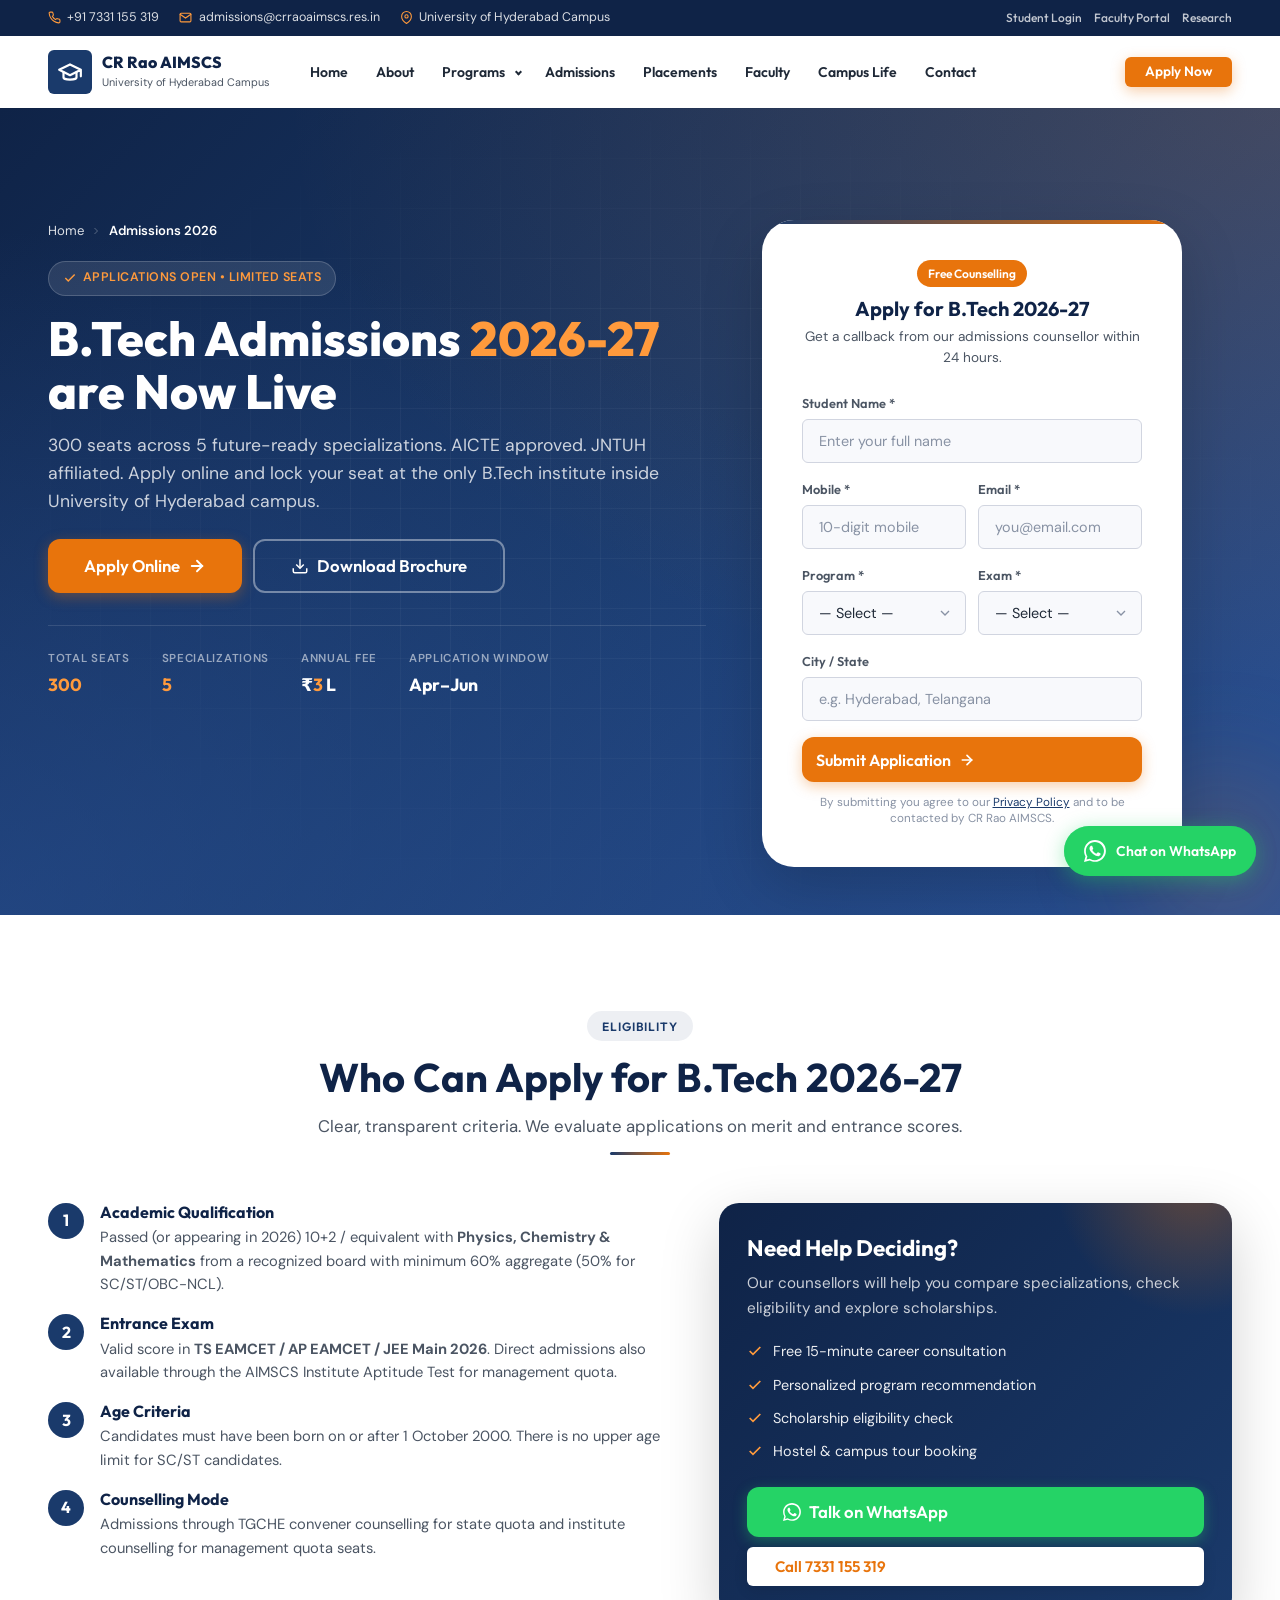
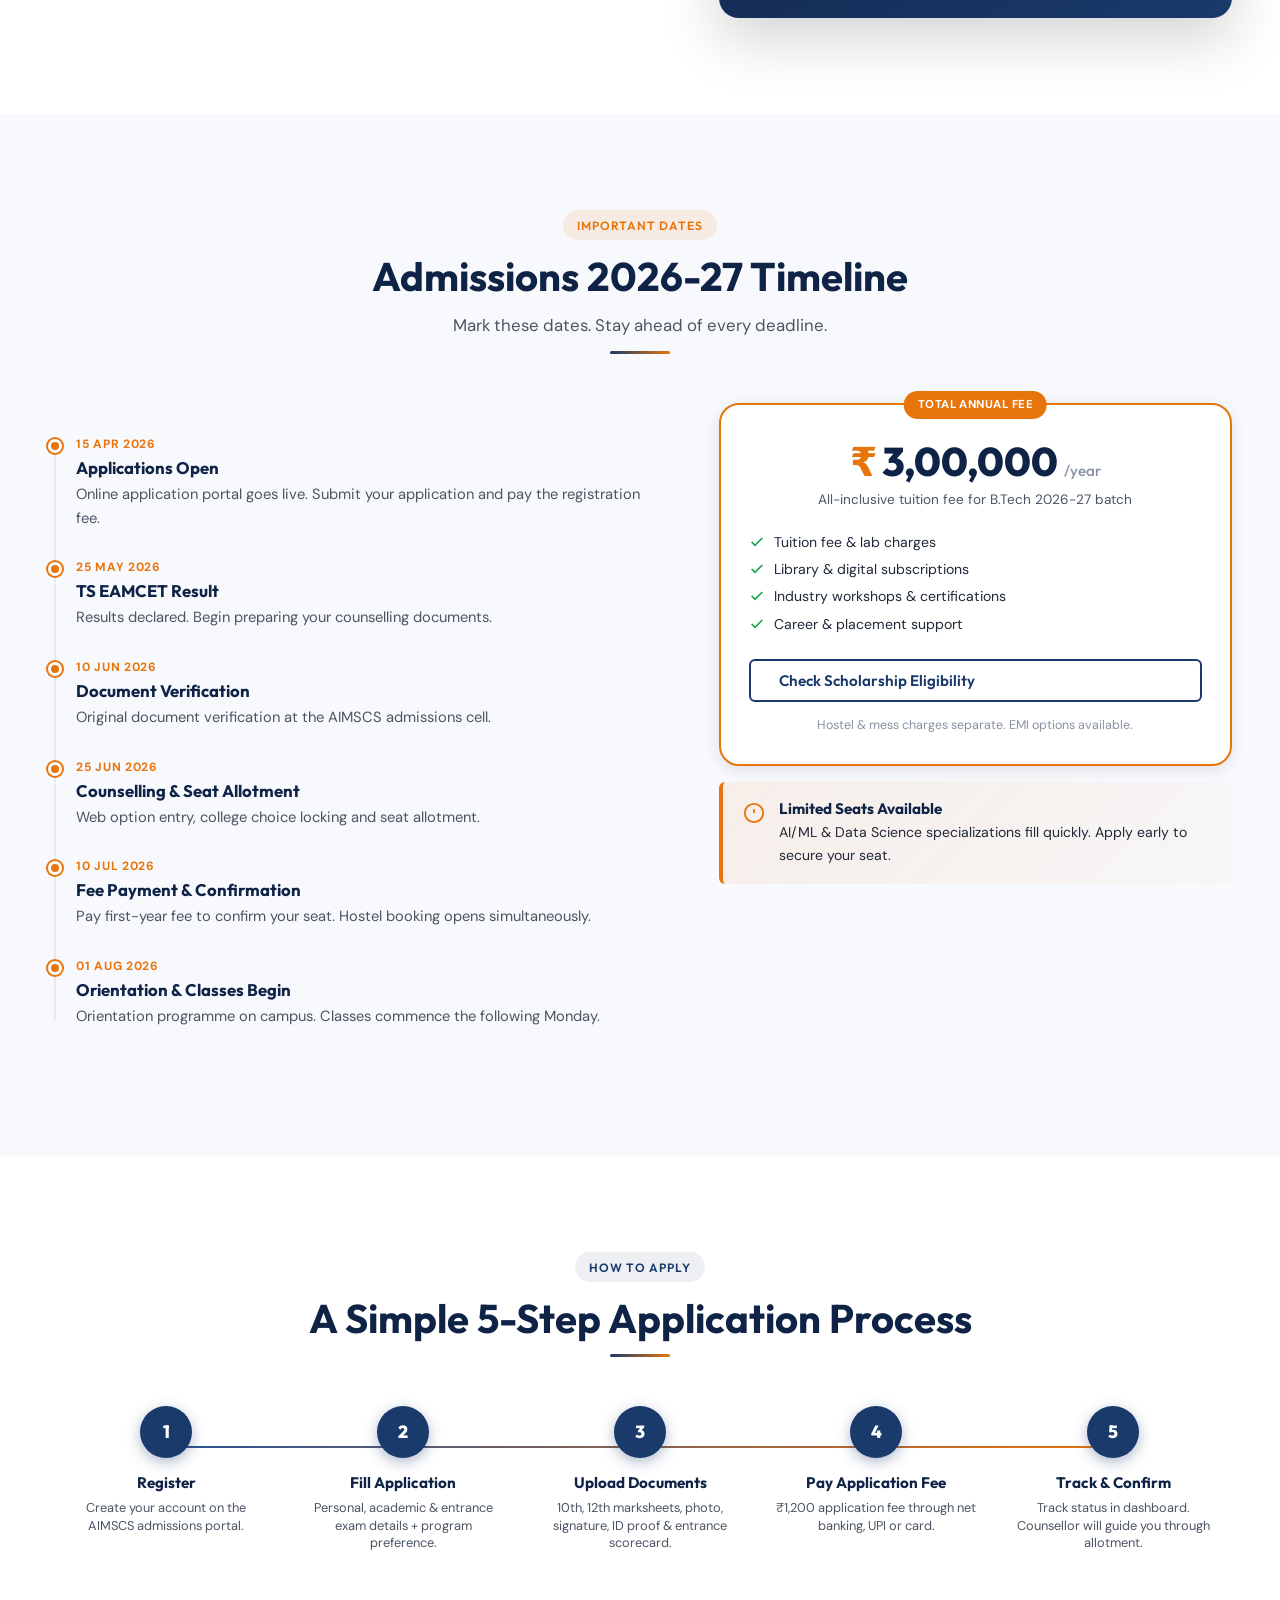
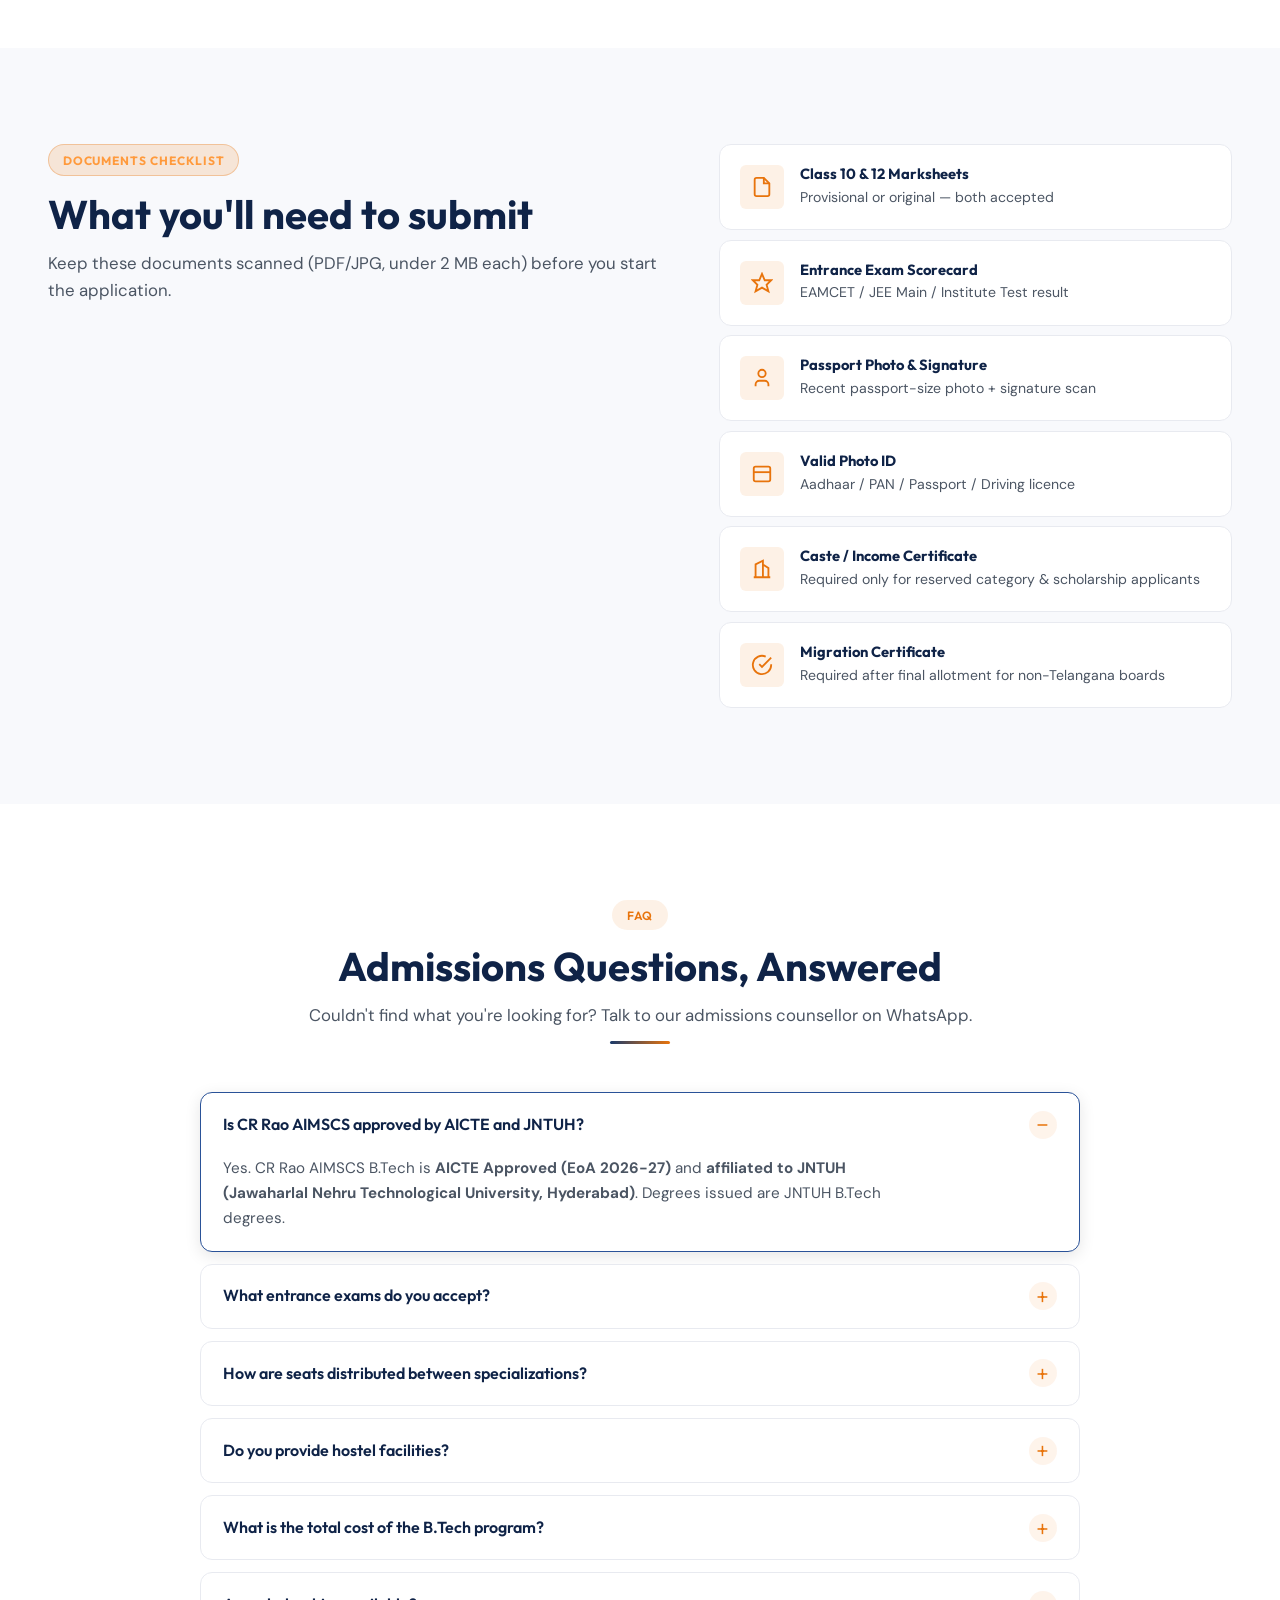
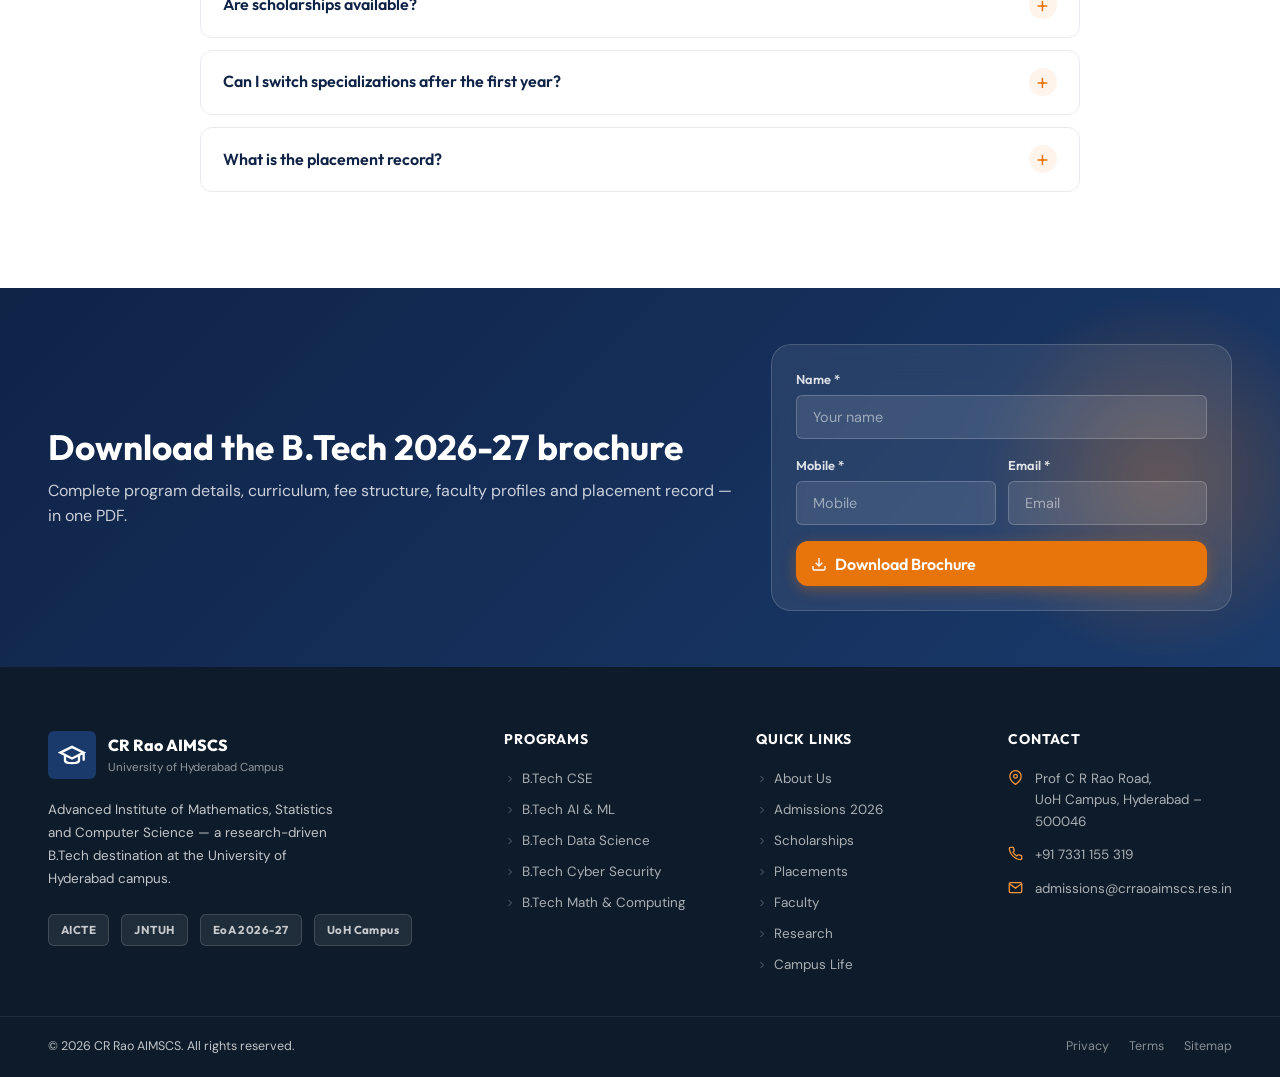
==== pages/admissions.html @ d6f0d69d "first commit" ====
<!DOCTYPE html>
<html lang="en">
<head>
<meta charset="UTF-8" />
<meta name="viewport" content="width=device-width, initial-scale=1.0, viewport-fit=cover" />
<meta name="theme-color" content="#1a3a6b" />
<title>B.Tech Admissions 2026-27 — Apply Online | CR Rao AIMSCS, Hyderabad</title>
<meta name="description" content="Apply for B.Tech 2026-27 at CR Rao AIMSCS — AI/ML, Data Science, Cyber Security, CSE, Mathematics &amp; Computing. AICTE approved, JNTUH affiliated. Inside University of Hyderabad campus." />
<meta name="keywords" content="B.Tech admissions 2026 Hyderabad, JNTUH B.Tech apply, EAMCET counselling AIMSCS, CR Rao admissions, AI ML B.Tech apply" />
<link rel="canonical" href="https://crraoaimscs.res.in/pages/admissions.html" />
<meta property="og:title" content="B.Tech Admissions 2026-27 — CR Rao AIMSCS" />
<meta property="og:description" content="Apply online for B.Tech at the only engineering institute inside University of Hyderabad." />
<meta property="og:type" content="website" />
<link rel="icon" type="image/svg+xml" href="data:image/svg+xml,%3Csvg xmlns='http://www.w3.org/2000/svg' viewBox='0 0 100 100'%3E%3Crect width='100' height='100' rx='18' fill='%231a3a6b'/%3E%3Ctext x='50' y='66' font-family='Outfit,sans-serif' font-size='52' font-weight='800' text-anchor='middle' fill='%23fff'%3ECR%3C/text%3E%3C/svg%3E" />
<link rel="preconnect" href="https://fonts.googleapis.com" />
<link rel="preconnect" href="https://fonts.gstatic.com" crossorigin />
<link href="https://fonts.googleapis.com/css2?family=Outfit:wght@400;500;600;700;800&family=DM+Sans:wght@400;500;600;700&display=swap" rel="stylesheet" />
<link rel="stylesheet" href="https://unpkg.com/aos@2.3.4/dist/aos.css" />
<link rel="stylesheet" href="../css/main.css" />
<script type="application/ld+json">
{"@context":"https://schema.org","@type":"EducationalOccupationalProgram","name":"B.Tech Admissions 2026-27","provider":{"@type":"CollegeOrUniversity","name":"CR Rao AIMSCS"},"educationalProgramMode":"full-time","startDate":"2026-08-01","applicationDeadline":"2026-06-30","programType":"Bachelor","offers":{"@type":"Offer","price":"300000","priceCurrency":"INR"}}
</script>
</head>
<body class="subpage has-sticky-cta">

<!-- ===== TOP BAR ===== -->
<div class="top-bar">
  <div class="container top-bar-inner">
    <div class="top-bar-info">
      <span class="top-bar-item"><svg viewBox="0 0 24 24" fill="none" stroke="currentColor" stroke-width="2" stroke-linecap="round"><path d="M22 16.92v3a2 2 0 0 1-2.18 2 19.79 19.79 0 0 1-8.63-3.07 19.5 19.5 0 0 1-6-6 19.79 19.79 0 0 1-3.07-8.67A2 2 0 0 1 4.11 2h3a2 2 0 0 1 2 1.72 12.84 12.84 0 0 0 .7 2.81 2 2 0 0 1-.45 2.11L8.09 9.91a16 16 0 0 0 6 6l1.27-1.27a2 2 0 0 1 2.11-.45 12.84 12.84 0 0 0 2.81.7A2 2 0 0 1 22 16.92z"/></svg>+91 7331 155 319</span>
      <span class="top-bar-item"><svg viewBox="0 0 24 24" fill="none" stroke="currentColor" stroke-width="2" stroke-linecap="round"><path d="M4 4h16c1.1 0 2 .9 2 2v12c0 1.1-.9 2-2 2H4c-1.1 0-2-.9-2-2V6c0-1.1.9-2 2-2z"/><polyline points="22,6 12,13 2,6"/></svg>admissions@crraoaimscs.res.in</span>
      <span class="top-bar-item"><svg viewBox="0 0 24 24" fill="none" stroke="currentColor" stroke-width="2" stroke-linecap="round"><path d="M21 10c0 7-9 13-9 13s-9-6-9-13a9 9 0 0 1 18 0z"/><circle cx="12" cy="10" r="3"/></svg>University of Hyderabad Campus</span>
    </div>
    <div class="top-bar-links">
      <a href="#">Student Login</a>
      <a href="#">Faculty Portal</a>
      <a href="research.html">Research</a>
    </div>
  </div>
</div>

<!-- ===== NAV ===== -->
<nav id="navbar" aria-label="Primary">
  <div class="container nav-inner">
    <a href="../index.html" class="nav-logo" aria-label="CR Rao AIMSCS Home">
      <span class="nav-logo-icon"><svg viewBox="0 0 24 24" fill="none" stroke="currentColor" stroke-width="2" stroke-linecap="round" stroke-linejoin="round"><path d="M22 10v6M2 10l10-5 10 5-10 5z"/><path d="M6 12v5c0 .5 1.5 2 6 2s6-1.5 6-2v-5"/></svg></span>
      <span class="nav-logo-text"><span class="nav-logo-name">CR Rao AIMSCS</span><br><span class="nav-logo-sub">University of Hyderabad Campus</span></span>
    </a>
    <ul class="nav-links">
      <li class="nav-item"><a href="../index.html" class="nav-link">Home</a></li>
      <li class="nav-item"><a href="about.html" class="nav-link">About</a></li>
      <li class="nav-item">
        <a href="#" class="nav-link has-dropdown">Programs</a>
        <div class="mega-dropdown">
          <a href="btech-cse.html" class="mega-item"><span class="mega-item-icon"><svg viewBox="0 0 24 24" fill="none" stroke="currentColor" stroke-width="2" stroke-linecap="round"><rect x="2" y="3" width="20" height="14" rx="2"/><line x1="8" y1="21" x2="16" y2="21"/></svg></span><span><span class="mega-item-title">B.Tech CSE</span><span class="mega-item-sub">Computer Science &amp; Engineering</span></span></a>
          <a href="btech-aiml.html" class="mega-item"><span class="mega-item-icon"><svg viewBox="0 0 24 24" fill="none" stroke="currentColor" stroke-width="2" stroke-linecap="round"><circle cx="12" cy="12" r="3"/><path d="M12 1v6M12 17v6M4.22 4.22l4.24 4.24M15.54 15.54l4.24 4.24M1 12h6M17 12h6"/></svg></span><span><span class="mega-item-title">B.Tech AI &amp; ML</span><span class="mega-item-sub">Artificial Intelligence &amp; ML</span></span></a>
          <a href="btech-ds.html" class="mega-item"><span class="mega-item-icon"><svg viewBox="0 0 24 24" fill="none" stroke="currentColor" stroke-width="2" stroke-linecap="round"><ellipse cx="12" cy="5" rx="9" ry="3"/><path d="M3 5v14a9 3 0 0 0 18 0V5M3 12a9 3 0 0 0 18 0"/></svg></span><span><span class="mega-item-title">B.Tech Data Science</span><span class="mega-item-sub">Engineering &amp; Analytics</span></span></a>
          <a href="btech-cyber.html" class="mega-item"><span class="mega-item-icon"><svg viewBox="0 0 24 24" fill="none" stroke="currentColor" stroke-width="2" stroke-linecap="round"><path d="M12 22s8-4 8-10V5l-8-3-8 3v7c0 6 8 10 8 10z"/></svg></span><span><span class="mega-item-title">B.Tech Cyber Security</span><span class="mega-item-sub">Information Security</span></span></a>
          <a href="btech-mc.html" class="mega-item"><span class="mega-item-icon"><svg viewBox="0 0 24 24" fill="none" stroke="currentColor" stroke-width="2" stroke-linecap="round"><path d="M4 4h16M4 12h16M4 20h16M9 4l3 16M15 4l-3 16"/></svg></span><span><span class="mega-item-title">B.Tech Math &amp; Computing</span><span class="mega-item-sub">Applied Math + CS</span></span></a>
        </div>
      </li>
      <li class="nav-item"><a href="admissions.html" class="nav-link" aria-current="page">Admissions</a></li>
      <li class="nav-item"><a href="placements.html" class="nav-link">Placements</a></li>
      <li class="nav-item"><a href="faculty.html" class="nav-link">Faculty</a></li>
      <li class="nav-item"><a href="campus-life.html" class="nav-link">Campus Life</a></li>
      <li class="nav-item"><a href="contact.html" class="nav-link">Contact</a></li>
    </ul>
    <div class="nav-cta">
      <a href="tel:+917331155319" class="btn btn-secondary btn-sm">Call Now</a>
      <a href="apply.html" class="btn btn-primary btn-sm">Apply Now</a>
    </div>
    <button class="nav-toggle" id="navToggle" aria-label="Open menu"><span></span><span></span><span></span></button>
  </div>
</nav>

<!-- ===== Mobile Menu ===== -->
<div class="mobile-overlay" id="mobileOverlay"></div>
<aside class="mobile-menu" id="mobileMenu" aria-label="Mobile menu">
  <div class="mobile-menu-header">
    <span class="nav-logo"><span class="nav-logo-icon"><svg viewBox="0 0 24 24" fill="none" stroke="currentColor" stroke-width="2" stroke-linecap="round"><path d="M22 10v6M2 10l10-5 10 5-10 5z"/><path d="M6 12v5c0 .5 1.5 2 6 2s6-1.5 6-2v-5"/></svg></span><span class="nav-logo-text"><span class="nav-logo-name" style="color:#1a3a6b">CR Rao AIMSCS</span><br><span class="nav-logo-sub" style="color:#6b7280">B.Tech 2026-27</span></span></span>
    <button class="mobile-close" id="mobileClose" aria-label="Close menu"><svg viewBox="0 0 24 24" fill="none" stroke="currentColor" stroke-width="2"><line x1="18" y1="6" x2="6" y2="18"/><line x1="6" y1="6" x2="18" y2="18"/></svg></button>
  </div>
  <ul class="mobile-nav-links">
    <li class="mobile-nav-item"><a href="../index.html" class="mobile-nav-link">Home</a></li>
    <li class="mobile-nav-item"><a href="about.html" class="mobile-nav-link">About</a></li>
    <li class="mobile-nav-item">
      <a class="mobile-nav-link" data-toggle="m-programs">Programs<svg viewBox="0 0 24 24" fill="none" stroke="currentColor" stroke-width="2"><polyline points="6 9 12 15 18 9"/></svg></a>
      <ul class="mobile-sub-links" id="m-programs">
        <li><a href="btech-cse.html" class="mobile-sub-link">B.Tech CSE</a></li>
        <li><a href="btech-aiml.html" class="mobile-sub-link">B.Tech AI &amp; ML</a></li>
        <li><a href="btech-ds.html" class="mobile-sub-link">B.Tech Data Science</a></li>
        <li><a href="btech-cyber.html" class="mobile-sub-link">B.Tech Cyber Security</a></li>
        <li><a href="btech-mc.html" class="mobile-sub-link">B.Tech Math &amp; Computing</a></li>
      </ul>
    </li>
    <li class="mobile-nav-item"><a href="admissions.html" class="mobile-nav-link">Admissions 2026</a></li>
    <li class="mobile-nav-item"><a href="placements.html" class="mobile-nav-link">Placements</a></li>
    <li class="mobile-nav-item"><a href="faculty.html" class="mobile-nav-link">Faculty</a></li>
    <li class="mobile-nav-item"><a href="research.html" class="mobile-nav-link">Research</a></li>
    <li class="mobile-nav-item"><a href="campus-life.html" class="mobile-nav-link">Campus Life</a></li>
    <li class="mobile-nav-item"><a href="scholarships.html" class="mobile-nav-link">Scholarships</a></li>
    <li class="mobile-nav-item"><a href="contact.html" class="mobile-nav-link">Contact</a></li>
  </ul>
  <div class="mobile-cta">
    <a href="apply.html" class="btn btn-primary btn-lg">Apply Now</a>
    <a href="https://wa.me/917331155319" class="btn btn-whatsapp btn-lg">WhatsApp Counsellor</a>
  </div>
</aside>

<!-- ===== PAGE HERO ===== -->
<section class="page-hero">
  <div class="container page-hero-inner">
    <div class="page-hero-grid">
      <div data-aos="fade-right">
        <nav class="breadcrumbs" aria-label="Breadcrumb">
          <a href="../index.html">Home</a>
          <svg viewBox="0 0 24 24" fill="none" stroke="currentColor" stroke-width="2"><polyline points="9 18 15 12 9 6"/></svg>
          <span aria-current="page">Admissions 2026</span>
        </nav>
        <span class="page-hero-tag"><svg viewBox="0 0 24 24" fill="none" stroke="currentColor" stroke-width="2.5"><polyline points="20 6 9 17 4 12"/></svg>Applications Open • Limited Seats</span>
        <h1 class="page-hero-title">B.Tech Admissions <span>2026-27</span> are Now Live</h1>
        <p class="page-hero-sub">300 seats across 5 future-ready specializations. AICTE approved. JNTUH affiliated. Apply online and lock your seat at the only B.Tech institute inside University of Hyderabad campus.</p>
        <div class="page-hero-actions">
          <a href="apply.html" class="btn btn-primary btn-lg">Apply Online<svg viewBox="0 0 24 24" fill="none" stroke="currentColor" stroke-width="2.5" stroke-linecap="round" width="18" height="18"><line x1="5" y1="12" x2="19" y2="12"/><polyline points="12 5 19 12 12 19"/></svg></a>
          <a href="#brochure" class="btn btn-secondary btn-lg" style="border-color:rgba(255,255,255,0.4);color:#fff;"><svg viewBox="0 0 24 24" fill="none" stroke="currentColor" stroke-width="2" width="18" height="18"><path d="M21 15v4a2 2 0 0 1-2 2H5a2 2 0 0 1-2-2v-4"/><polyline points="7 10 12 15 17 10"/><line x1="12" y1="15" x2="12" y2="3"/></svg>Download Brochure</a>
        </div>
        <div class="page-hero-meta">
          <div class="page-hero-meta-item"><span class="page-hero-meta-label">Total Seats</span><span class="page-hero-meta-value"><strong>300</strong></span></div>
          <div class="page-hero-meta-item"><span class="page-hero-meta-label">Specializations</span><span class="page-hero-meta-value"><strong>5</strong></span></div>
          <div class="page-hero-meta-item"><span class="page-hero-meta-label">Annual Fee</span><span class="page-hero-meta-value">₹<strong>3</strong> L</span></div>
          <div class="page-hero-meta-item"><span class="page-hero-meta-label">Application Window</span><span class="page-hero-meta-value">Apr–Jun</span></div>
        </div>
      </div>

      <div data-aos="fade-left" id="apply">
        <div class="admission-card">
          <div class="admission-card-header">
            <span class="badge badge-accent">Free Counselling</span>
            <h3 style="margin-top:0.6rem;">Apply for B.Tech 2026-27</h3>
            <p>Get a callback from our admissions counsellor within 24 hours.</p>
          </div>
          <form class="admission-form" data-validate>
            <div class="form-group">
              <label class="form-label" for="af-name">Student Name *</label>
              <input class="form-input" id="af-name" name="name" type="text" placeholder="Enter your full name" required />
            </div>
            <div class="form-row">
              <div class="form-group">
                <label class="form-label" for="af-phone">Mobile *</label>
                <input class="form-input" id="af-phone" name="phone" type="tel" placeholder="10-digit mobile" required />
              </div>
              <div class="form-group">
                <label class="form-label" for="af-email">Email *</label>
                <input class="form-input" id="af-email" name="email" type="email" placeholder="you@email.com" required />
              </div>
            </div>
            <div class="form-row">
              <div class="form-group">
                <label class="form-label" for="af-program">Program *</label>
                <select class="form-select" id="af-program" name="program" required>
                  <option value="">— Select —</option>
                  <option>B.Tech CSE — AI &amp; ML</option>
                  <option>B.Tech CSE — Data Science</option>
                  <option>B.Tech CSE — Cyber Security</option>
                  <option>B.Tech CSE (Core)</option>
                  <option>B.Tech Mathematics &amp; Computing</option>
                </select>
              </div>
              <div class="form-group">
                <label class="form-label" for="af-exam">Exam *</label>
                <select class="form-select" id="af-exam" name="exam" required>
                  <option value="">— Select —</option>
                  <option>TS EAMCET</option>
                  <option>JEE Main</option>
                  <option>AP EAMCET</option>
                  <option>Institute Test</option>
                  <option>Awaiting Results</option>
                </select>
              </div>
            </div>
            <div class="form-group">
              <label class="form-label" for="af-state">City / State</label>
              <input class="form-input" id="af-state" name="state" type="text" placeholder="e.g. Hyderabad, Telangana" />
            </div>
            <button type="submit" class="btn btn-primary form-submit">Submit Application<svg viewBox="0 0 24 24" fill="none" stroke="currentColor" stroke-width="2.5" stroke-linecap="round" width="16" height="16"><line x1="5" y1="12" x2="19" y2="12"/><polyline points="12 5 19 12 12 19"/></svg></button>
            <p class="form-consent">By submitting you agree to our <a href="#">Privacy Policy</a> and to be contacted by CR Rao AIMSCS.</p>
          </form>
        </div>
      </div>
    </div>
  </div>
</section>

<!-- ===== ELIGIBILITY ===== -->
<section class="section">
  <div class="container">
    <header class="section-header" data-aos="fade-up">
      <span class="section-tag">Eligibility</span>
      <h2 class="section-title">Who Can Apply for B.Tech 2026-27</h2>
      <p class="section-sub">Clear, transparent criteria. We evaluate applications on merit and entrance scores.</p>
      <div class="divider"></div>
    </header>

    <div class="split">
      <div data-aos="fade-up">
        <div class="num-list">
          <div class="num-list-item">
            <div class="num-list-num">1</div>
            <div>
              <h4>Academic Qualification</h4>
              <p>Passed (or appearing in 2026) 10+2 / equivalent with <strong>Physics, Chemistry &amp; Mathematics</strong> from a recognized board with minimum 60% aggregate (50% for SC/ST/OBC-NCL).</p>
            </div>
          </div>
          <div class="num-list-item">
            <div class="num-list-num">2</div>
            <div>
              <h4>Entrance Exam</h4>
              <p>Valid score in <strong>TS EAMCET / AP EAMCET / JEE Main 2026</strong>. Direct admissions also available through the AIMSCS Institute Aptitude Test for management quota.</p>
            </div>
          </div>
          <div class="num-list-item">
            <div class="num-list-num">3</div>
            <div>
              <h4>Age Criteria</h4>
              <p>Candidates must have been born on or after 1 October 2000. There is no upper age limit for SC/ST candidates.</p>
            </div>
          </div>
          <div class="num-list-item">
            <div class="num-list-num">4</div>
            <div>
              <h4>Counselling Mode</h4>
              <p>Admissions through TGCHE convener counselling for state quota and institute counselling for management quota seats.</p>
            </div>
          </div>
        </div>
      </div>

      <div data-aos="fade-up" data-aos-delay="80">
        <div class="info-card">
          <h3>Need Help Deciding?</h3>
          <p>Our counsellors will help you compare specializations, check eligibility and explore scholarships.</p>
          <ul class="info-card-list">
            <li><svg viewBox="0 0 24 24" fill="none" stroke="currentColor" stroke-width="2.5"><polyline points="20 6 9 17 4 12"/></svg>Free 15-minute career consultation</li>
            <li><svg viewBox="0 0 24 24" fill="none" stroke="currentColor" stroke-width="2.5"><polyline points="20 6 9 17 4 12"/></svg>Personalized program recommendation</li>
            <li><svg viewBox="0 0 24 24" fill="none" stroke="currentColor" stroke-width="2.5"><polyline points="20 6 9 17 4 12"/></svg>Scholarship eligibility check</li>
            <li><svg viewBox="0 0 24 24" fill="none" stroke="currentColor" stroke-width="2.5"><polyline points="20 6 9 17 4 12"/></svg>Hostel &amp; campus tour booking</li>
          </ul>
          <div class="info-card-actions">
            <a href="https://wa.me/917331155319" class="btn btn-whatsapp btn-lg"><svg viewBox="0 0 24 24" fill="currentColor" width="18" height="18"><path d="M17.5 14.4c-.3-.2-1.8-.9-2-1-.3-.1-.5-.1-.7.1-.2.3-.8 1-.9 1.2-.2.2-.3.2-.6.1-.3-.2-1.3-.5-2.4-1.5-.9-.8-1.5-1.8-1.7-2.1-.2-.3 0-.5.1-.6.1-.1.3-.3.4-.5.2-.2.2-.3.3-.5.1-.2 0-.4 0-.5-.1-.2-.7-1.6-.9-2.2-.2-.6-.5-.5-.7-.5h-.6c-.2 0-.5.1-.8.4-.3.3-1 1-1 2.5s1.1 2.9 1.2 3.1c.1.2 2.1 3.2 5.1 4.5.7.3 1.3.5 1.7.6.7.2 1.4.2 1.9.1.6-.1 1.8-.7 2-1.4.3-.7.3-1.3.2-1.4-.1-.1-.3-.2-.6-.4M12 22h-.1c-1.8 0-3.5-.5-5.1-1.4l-.4-.2-3.7 1L3.7 18l-.2-.4C2.5 16 2 14.1 2 12.1 2 6.7 6.4 2.2 11.9 2.2c2.7 0 5.1 1 7 2.9 1.9 1.9 2.9 4.4 2.9 7-.1 5.4-4.5 9.9-9.8 9.9M20.5 3.4C18.2 1.2 15.2 0 12 0 5.5 0 .1 5.3.1 11.9c0 2.1.5 4.1 1.6 5.9L0 24l6.3-1.6c1.7.9 3.7 1.4 5.7 1.4 6.6 0 11.9-5.3 11.9-11.9 0-3.2-1.2-6.2-3.5-8.5"/></svg>Talk on WhatsApp</a>
            <a href="tel:+917331155319" class="btn btn-white">Call 7331 155 319</a>
          </div>
        </div>
      </div>
    </div>
  </div>
</section>

<!-- ===== TIMELINE ===== -->
<section class="section" style="background:var(--clr-off-white);">
  <div class="container">
    <header class="section-header" data-aos="fade-up">
      <span class="section-tag accent">Important Dates</span>
      <h2 class="section-title">Admissions 2026-27 Timeline</h2>
      <p class="section-sub">Mark these dates. Stay ahead of every deadline.</p>
      <div class="divider"></div>
    </header>

    <div class="split">
      <div data-aos="fade-up">
        <div class="timeline">
          <div class="timeline-item">
            <div class="timeline-date">15 Apr 2026</div>
            <h4 class="timeline-title">Applications Open</h4>
            <p class="timeline-text">Online application portal goes live. Submit your application and pay the registration fee.</p>
          </div>
          <div class="timeline-item">
            <div class="timeline-date">25 May 2026</div>
            <h4 class="timeline-title">TS EAMCET Result</h4>
            <p class="timeline-text">Results declared. Begin preparing your counselling documents.</p>
          </div>
          <div class="timeline-item">
            <div class="timeline-date">10 Jun 2026</div>
            <h4 class="timeline-title">Document Verification</h4>
            <p class="timeline-text">Original document verification at the AIMSCS admissions cell.</p>
          </div>
          <div class="timeline-item">
            <div class="timeline-date">25 Jun 2026</div>
            <h4 class="timeline-title">Counselling &amp; Seat Allotment</h4>
            <p class="timeline-text">Web option entry, college choice locking and seat allotment.</p>
          </div>
          <div class="timeline-item">
            <div class="timeline-date">10 Jul 2026</div>
            <h4 class="timeline-title">Fee Payment &amp; Confirmation</h4>
            <p class="timeline-text">Pay first-year fee to confirm your seat. Hostel booking opens simultaneously.</p>
          </div>
          <div class="timeline-item">
            <div class="timeline-date">01 Aug 2026</div>
            <h4 class="timeline-title">Orientation &amp; Classes Begin</h4>
            <p class="timeline-text">Orientation programme on campus. Classes commence the following Monday.</p>
          </div>
        </div>
      </div>

      <div data-aos="fade-up" data-aos-delay="100">
        <div class="fee-card">
          <span class="fee-card-tag">Total Annual Fee</span>
          <div class="fee-card-amount"><span class="currency">₹</span>3,00,000<span class="period">/year</span></div>
          <p class="fee-card-note">All-inclusive tuition fee for B.Tech 2026-27 batch</p>
          <ul class="fee-list">
            <li><svg viewBox="0 0 24 24" fill="none" stroke="currentColor" stroke-width="2.5"><polyline points="20 6 9 17 4 12"/></svg>Tuition fee &amp; lab charges</li>
            <li><svg viewBox="0 0 24 24" fill="none" stroke="currentColor" stroke-width="2.5"><polyline points="20 6 9 17 4 12"/></svg>Library &amp; digital subscriptions</li>
            <li><svg viewBox="0 0 24 24" fill="none" stroke="currentColor" stroke-width="2.5"><polyline points="20 6 9 17 4 12"/></svg>Industry workshops &amp; certifications</li>
            <li><svg viewBox="0 0 24 24" fill="none" stroke="currentColor" stroke-width="2.5"><polyline points="20 6 9 17 4 12"/></svg>Career &amp; placement support</li>
          </ul>
          <a href="scholarships.html" class="btn btn-outline" style="width:100%;">Check Scholarship Eligibility</a>
          <p style="font-size:0.78rem;color:var(--clr-gray-400);margin-top:0.85rem;">Hostel &amp; mess charges separate. EMI options available.</p>
        </div>

        <div class="highlight-banner" style="margin-top:1rem;">
          <svg viewBox="0 0 24 24" fill="none" stroke="currentColor" stroke-width="2"><circle cx="12" cy="12" r="10"/><line x1="12" y1="8" x2="12" y2="12"/><line x1="12" y1="16" x2="12.01" y2="16"/></svg>
          <div>
            <h4>Limited Seats Available</h4>
            <p>AI/ML &amp; Data Science specializations fill quickly. Apply early to secure your seat.</p>
          </div>
        </div>
      </div>
    </div>
  </div>
</section>

<!-- ===== APPLICATION PROCESS ===== -->
<section class="section">
  <div class="container">
    <header class="section-header" data-aos="fade-up">
      <span class="section-tag">How To Apply</span>
      <h2 class="section-title">A Simple 5-Step Application Process</h2>
      <div class="divider"></div>
    </header>

    <div class="process-steps">
      <div class="process-step" data-aos="fade-up">
        <div class="process-step-num">1</div>
        <h4 class="process-step-title">Register</h4>
        <p class="process-step-text">Create your account on the AIMSCS admissions portal.</p>
      </div>
      <div class="process-step" data-aos="fade-up" data-aos-delay="80">
        <div class="process-step-num">2</div>
        <h4 class="process-step-title">Fill Application</h4>
        <p class="process-step-text">Personal, academic &amp; entrance exam details + program preference.</p>
      </div>
      <div class="process-step" data-aos="fade-up" data-aos-delay="160">
        <div class="process-step-num">3</div>
        <h4 class="process-step-title">Upload Documents</h4>
        <p class="process-step-text">10th, 12th marksheets, photo, signature, ID proof &amp; entrance scorecard.</p>
      </div>
      <div class="process-step" data-aos="fade-up" data-aos-delay="240">
        <div class="process-step-num">4</div>
        <h4 class="process-step-title">Pay Application Fee</h4>
        <p class="process-step-text">₹1,200 application fee through net banking, UPI or card.</p>
      </div>
      <div class="process-step" data-aos="fade-up" data-aos-delay="320">
        <div class="process-step-num">5</div>
        <h4 class="process-step-title">Track &amp; Confirm</h4>
        <p class="process-step-text">Track status in dashboard. Counsellor will guide you through allotment.</p>
      </div>
    </div>
  </div>
</section>

<!-- ===== DOCUMENTS REQUIRED ===== -->
<section class="section" style="background:var(--clr-off-white);">
  <div class="container">
    <div class="split">
      <div data-aos="fade-right">
        <span class="eyebrow">Documents Checklist</span>
        <h2 class="section-title" style="text-align:left;">What you'll need to submit</h2>
        <p class="lead">Keep these documents scanned (PDF/JPG, under 2 MB each) before you start the application.</p>
      </div>
      <div data-aos="fade-left">
        <div style="display:grid;gap:0.6rem;">
          <div class="contact-info-card"><div class="contact-info-icon"><svg viewBox="0 0 24 24" fill="none" stroke="currentColor" stroke-width="2"><path d="M14 2H6a2 2 0 0 0-2 2v16a2 2 0 0 0 2 2h12a2 2 0 0 0 2-2V8z"/><polyline points="14 2 14 8 20 8"/></svg></div><div><h4>Class 10 &amp; 12 Marksheets</h4><p>Provisional or original — both accepted</p></div></div>
          <div class="contact-info-card"><div class="contact-info-icon"><svg viewBox="0 0 24 24" fill="none" stroke="currentColor" stroke-width="2"><polygon points="12 2 15 9 22 9 17 14 19 21 12 17 5 21 7 14 2 9 9 9"/></svg></div><div><h4>Entrance Exam Scorecard</h4><p>EAMCET / JEE Main / Institute Test result</p></div></div>
          <div class="contact-info-card"><div class="contact-info-icon"><svg viewBox="0 0 24 24" fill="none" stroke="currentColor" stroke-width="2"><circle cx="12" cy="7" r="4"/><path d="M5 21v-2a4 4 0 0 1 4-4h6a4 4 0 0 1 4 4v2"/></svg></div><div><h4>Passport Photo &amp; Signature</h4><p>Recent passport-size photo + signature scan</p></div></div>
          <div class="contact-info-card"><div class="contact-info-icon"><svg viewBox="0 0 24 24" fill="none" stroke="currentColor" stroke-width="2"><rect x="3" y="4" width="18" height="16" rx="2"/><line x1="3" y1="10" x2="21" y2="10"/></svg></div><div><h4>Valid Photo ID</h4><p>Aadhaar / PAN / Passport / Driving licence</p></div></div>
          <div class="contact-info-card"><div class="contact-info-icon"><svg viewBox="0 0 24 24" fill="none" stroke="currentColor" stroke-width="2"><path d="M3 21h18M5 21V7l8-4v18M19 21V11l-6-4"/></svg></div><div><h4>Caste / Income Certificate</h4><p>Required only for reserved category &amp; scholarship applicants</p></div></div>
          <div class="contact-info-card"><div class="contact-info-icon"><svg viewBox="0 0 24 24" fill="none" stroke="currentColor" stroke-width="2"><path d="M22 11.08V12a10 10 0 1 1-5.93-9.14"/><polyline points="22 4 12 14.01 9 11.01"/></svg></div><div><h4>Migration Certificate</h4><p>Required after final allotment for non-Telangana boards</p></div></div>
        </div>
      </div>
    </div>
  </div>
</section>

<!-- ===== FAQ ===== -->
<section class="section">
  <div class="container">
    <header class="section-header" data-aos="fade-up">
      <span class="section-tag accent">FAQ</span>
      <h2 class="section-title">Admissions Questions, Answered</h2>
      <p class="section-sub">Couldn't find what you're looking for? Talk to our admissions counsellor on WhatsApp.</p>
      <div class="divider"></div>
    </header>

    <div class="faq-list" data-aos="fade-up">
      <details class="faq-item" open>
        <summary class="faq-q">Is CR Rao AIMSCS approved by AICTE and JNTUH?</summary>
        <div class="faq-a"><p>Yes. CR Rao AIMSCS B.Tech is <strong>AICTE Approved (EoA 2026-27)</strong> and <strong>affiliated to JNTUH (Jawaharlal Nehru Technological University, Hyderabad)</strong>. Degrees issued are JNTUH B.Tech degrees.</p></div>
      </details>
      <details class="faq-item">
        <summary class="faq-q">What entrance exams do you accept?</summary>
        <div class="faq-a"><p>We accept <strong>TS EAMCET, AP EAMCET and JEE Main</strong> scores for state and management quota seats. Candidates appearing for any of these exams in 2026 are eligible to apply.</p></div>
      </details>
      <details class="faq-item">
        <summary class="faq-q">How are seats distributed between specializations?</summary>
        <div class="faq-a"><p>Each B.Tech specialization has <strong>60 seats</strong> — total 300 seats across 5 programs. Convener quota and management quota are split as per Telangana State norms.</p></div>
      </details>
      <details class="faq-item">
        <summary class="faq-q">Do you provide hostel facilities?</summary>
        <div class="faq-a"><p>Yes. Separate hostels for boys and girls within the University of Hyderabad campus. Hostel allotment is on a first-come, first-served basis after seat confirmation. Mess charges are billed separately.</p></div>
      </details>
      <details class="faq-item">
        <summary class="faq-q">What is the total cost of the B.Tech program?</summary>
        <div class="faq-a"><p>Annual tuition fee is <strong>₹3,00,000</strong>. Total 4-year cost (tuition only) is ₹12 Lakh. Hostel &amp; mess are separate. EMI options and education loan tie-ups available with leading banks.</p></div>
      </details>
      <details class="faq-item">
        <summary class="faq-q">Are scholarships available?</summary>
        <div class="faq-a"><p>Yes. <strong>Merit scholarships up to 100% tuition waiver</strong> for top JEE / EAMCET ranks. Need-based scholarships, sibling discounts and minority scholarships are also offered. <a href="scholarships.html">View full scholarship policy →</a></p></div>
      </details>
      <details class="faq-item">
        <summary class="faq-q">Can I switch specializations after the first year?</summary>
        <div class="faq-a"><p>Inter-specialization migration is permitted at the end of the first year, subject to merit and seat availability. The institute follows JNTUH norms for branch change.</p></div>
      </details>
      <details class="faq-item">
        <summary class="faq-q">What is the placement record?</summary>
        <div class="faq-a"><p>Our 2024-25 batch achieved <strong>95% placements</strong>. Highest CTC was ₹55 LPA from Goldman Sachs. Average tech CTC is ₹12 LPA. <a href="placements.html">See full placement report →</a></p></div>
      </details>
    </div>
  </div>
</section>

<!-- ===== CTA ===== -->
<section class="page-cta" id="brochure">
  <div class="container page-cta-inner">
    <div class="page-cta-text">
      <h2>Download the B.Tech 2026-27 brochure</h2>
      <p>Complete program details, curriculum, fee structure, faculty profiles and placement record — in one PDF.</p>
    </div>
    <form class="page-cta-form" data-validate>
      <div class="form-group">
        <label class="form-label" for="bf-name">Name *</label>
        <input class="form-input" id="bf-name" name="name" type="text" placeholder="Your name" required />
      </div>
      <div class="form-row">
        <div class="form-group">
          <label class="form-label" for="bf-phone">Mobile *</label>
          <input class="form-input" id="bf-phone" name="phone" type="tel" placeholder="Mobile" required />
        </div>
        <div class="form-group">
          <label class="form-label" for="bf-email">Email *</label>
          <input class="form-input" id="bf-email" name="email" type="email" placeholder="Email" required />
        </div>
      </div>
      <button type="submit" class="btn btn-primary form-submit" style="background:var(--clr-accent);">
        <svg viewBox="0 0 24 24" fill="none" stroke="currentColor" stroke-width="2" width="16" height="16"><path d="M21 15v4a2 2 0 0 1-2 2H5a2 2 0 0 1-2-2v-4"/><polyline points="7 10 12 15 17 10"/><line x1="12" y1="15" x2="12" y2="3"/></svg>
        Download Brochure
      </button>
    </form>
  </div>
</section>

<!-- ===== FOOTER ===== -->
<footer>
  <div class="container footer-top">
    <div class="footer-grid">
      <div class="footer-brand">
        <div class="footer-logo">
          <span class="footer-logo-icon"><svg viewBox="0 0 24 24" fill="none" stroke="currentColor" stroke-width="2" stroke-linecap="round"><path d="M22 10v6M2 10l10-5 10 5-10 5z"/><path d="M6 12v5c0 .5 1.5 2 6 2s6-1.5 6-2v-5"/></svg></span>
          <div><div class="footer-logo-name">CR Rao AIMSCS</div><div class="footer-logo-sub">University of Hyderabad Campus</div></div>
        </div>
        <p class="footer-desc">Advanced Institute of Mathematics, Statistics and Computer Science — a research-driven B.Tech destination at the University of Hyderabad campus.</p>
        <div class="footer-accreditations">
          <span class="accred-badge">AICTE</span>
          <span class="accred-badge">JNTUH</span>
          <span class="accred-badge">EoA 2026-27</span>
          <span class="accred-badge">UoH Campus</span>
        </div>
      </div>
      <div>
        <h4 class="footer-col-title">Programs</h4>
        <ul class="footer-links">
          <li><a class="footer-link" href="btech-cse.html"><svg viewBox="0 0 24 24" fill="none" stroke="currentColor" stroke-width="2"><polyline points="9 18 15 12 9 6"/></svg>B.Tech CSE</a></li>
          <li><a class="footer-link" href="btech-aiml.html"><svg viewBox="0 0 24 24" fill="none" stroke="currentColor" stroke-width="2"><polyline points="9 18 15 12 9 6"/></svg>B.Tech AI &amp; ML</a></li>
          <li><a class="footer-link" href="btech-ds.html"><svg viewBox="0 0 24 24" fill="none" stroke="currentColor" stroke-width="2"><polyline points="9 18 15 12 9 6"/></svg>B.Tech Data Science</a></li>
          <li><a class="footer-link" href="btech-cyber.html"><svg viewBox="0 0 24 24" fill="none" stroke="currentColor" stroke-width="2"><polyline points="9 18 15 12 9 6"/></svg>B.Tech Cyber Security</a></li>
          <li><a class="footer-link" href="btech-mc.html"><svg viewBox="0 0 24 24" fill="none" stroke="currentColor" stroke-width="2"><polyline points="9 18 15 12 9 6"/></svg>B.Tech Math &amp; Computing</a></li>
        </ul>
      </div>
      <div>
        <h4 class="footer-col-title">Quick Links</h4>
        <ul class="footer-links">
          <li><a class="footer-link" href="about.html"><svg viewBox="0 0 24 24" fill="none" stroke="currentColor" stroke-width="2"><polyline points="9 18 15 12 9 6"/></svg>About Us</a></li>
          <li><a class="footer-link" href="admissions.html"><svg viewBox="0 0 24 24" fill="none" stroke="currentColor" stroke-width="2"><polyline points="9 18 15 12 9 6"/></svg>Admissions 2026</a></li>
          <li><a class="footer-link" href="scholarships.html"><svg viewBox="0 0 24 24" fill="none" stroke="currentColor" stroke-width="2"><polyline points="9 18 15 12 9 6"/></svg>Scholarships</a></li>
          <li><a class="footer-link" href="placements.html"><svg viewBox="0 0 24 24" fill="none" stroke="currentColor" stroke-width="2"><polyline points="9 18 15 12 9 6"/></svg>Placements</a></li>
          <li><a class="footer-link" href="faculty.html"><svg viewBox="0 0 24 24" fill="none" stroke="currentColor" stroke-width="2"><polyline points="9 18 15 12 9 6"/></svg>Faculty</a></li>
          <li><a class="footer-link" href="research.html"><svg viewBox="0 0 24 24" fill="none" stroke="currentColor" stroke-width="2"><polyline points="9 18 15 12 9 6"/></svg>Research</a></li>
          <li><a class="footer-link" href="campus-life.html"><svg viewBox="0 0 24 24" fill="none" stroke="currentColor" stroke-width="2"><polyline points="9 18 15 12 9 6"/></svg>Campus Life</a></li>
        </ul>
      </div>
      <div>
        <h4 class="footer-col-title">Contact</h4>
        <div class="footer-contact-item"><svg viewBox="0 0 24 24" fill="none" stroke="currentColor" stroke-width="2"><path d="M21 10c0 7-9 13-9 13s-9-6-9-13a9 9 0 0 1 18 0z"/><circle cx="12" cy="10" r="3"/></svg>Prof C R Rao Road,<br>UoH Campus, Hyderabad – 500046</div>
        <div class="footer-contact-item"><svg viewBox="0 0 24 24" fill="none" stroke="currentColor" stroke-width="2"><path d="M22 16.92v3a2 2 0 0 1-2.18 2 19.79 19.79 0 0 1-8.63-3.07 19.5 19.5 0 0 1-6-6 19.79 19.79 0 0 1-3.07-8.67A2 2 0 0 1 4.11 2h3a2 2 0 0 1 2 1.72 12.84 12.84 0 0 0 .7 2.81 2 2 0 0 1-.45 2.11L8.09 9.91a16 16 0 0 0 6 6l1.27-1.27a2 2 0 0 1 2.11-.45 12.84 12.84 0 0 0 2.81.7A2 2 0 0 1 22 16.92z"/></svg><a href="tel:+917331155319">+91 7331 155 319</a></div>
        <div class="footer-contact-item"><svg viewBox="0 0 24 24" fill="none" stroke="currentColor" stroke-width="2"><path d="M4 4h16c1.1 0 2 .9 2 2v12c0 1.1-.9 2-2 2H4c-1.1 0-2-.9-2-2V6c0-1.1.9-2 2-2z"/><polyline points="22,6 12,13 2,6"/></svg><a href="mailto:admissions@crraoaimscs.res.in">admissions@crraoaimscs.res.in</a></div>
      </div>
    </div>
  </div>
  <div class="container footer-bottom">
    <div>© 2026 CR Rao AIMSCS. All rights reserved.</div>
    <div class="footer-bottom-links"><a href="#">Privacy</a><a href="#">Terms</a><a href="#">Sitemap</a></div>
  </div>
</footer>

<!-- ===== Floating + Sticky Mobile CTA ===== -->
<a href="https://wa.me/917331155319?text=Hi,%20I'm%20interested%20in%20B.Tech%202026" class="whatsapp-float" id="floatCTA" aria-label="WhatsApp"><svg viewBox="0 0 24 24" fill="currentColor"><path d="M17.5 14.4c-.3-.2-1.8-.9-2-1-.3-.1-.5-.1-.7.1-.2.3-.8 1-.9 1.2-.2.2-.3.2-.6.1-.3-.2-1.3-.5-2.4-1.5-.9-.8-1.5-1.8-1.7-2.1-.2-.3 0-.5.1-.6.1-.1.3-.3.4-.5.2-.2.2-.3.3-.5.1-.2 0-.4 0-.5-.1-.2-.7-1.6-.9-2.2-.2-.6-.5-.5-.7-.5h-.6c-.2 0-.5.1-.8.4-.3.3-1 1-1 2.5s1.1 2.9 1.2 3.1c.1.2 2.1 3.2 5.1 4.5.7.3 1.3.5 1.7.6.7.2 1.4.2 1.9.1.6-.1 1.8-.7 2-1.4.3-.7.3-1.3.2-1.4-.1-.1-.3-.2-.6-.4M12 22h-.1c-1.8 0-3.5-.5-5.1-1.4l-.4-.2-3.7 1L3.7 18l-.2-.4C2.5 16 2 14.1 2 12.1 2 6.7 6.4 2.2 11.9 2.2c2.7 0 5.1 1 7 2.9 1.9 1.9 2.9 4.4 2.9 7-.1 5.4-4.5 9.9-9.8 9.9M20.5 3.4C18.2 1.2 15.2 0 12 0 5.5 0 .1 5.3.1 11.9c0 2.1.5 4.1 1.6 5.9L0 24l6.3-1.6c1.7.9 3.7 1.4 5.7 1.4 6.6 0 11.9-5.3 11.9-11.9 0-3.2-1.2-6.2-3.5-8.5"/></svg><span class="whatsapp-float-label">Chat on WhatsApp</span></a>

<button class="back-to-top" id="backToTop" aria-label="Back to top"><svg viewBox="0 0 24 24" fill="none" stroke="currentColor" stroke-width="2.5" stroke-linecap="round"><polyline points="18 15 12 9 6 15"/></svg></button>

<div class="sticky-mobile-cta">
  <a href="tel:+917331155319"><svg viewBox="0 0 24 24" fill="none" stroke="currentColor" stroke-width="2"><path d="M22 16.92v3a2 2 0 0 1-2.18 2 19.79 19.79 0 0 1-8.63-3.07 19.5 19.5 0 0 1-6-6 19.79 19.79 0 0 1-3.07-8.67A2 2 0 0 1 4.11 2h3a2 2 0 0 1 2 1.72 12.84 12.84 0 0 0 .7 2.81 2 2 0 0 1-.45 2.11L8.09 9.91a16 16 0 0 0 6 6l1.27-1.27a2 2 0 0 1 2.11-.45 12.84 12.84 0 0 0 2.81.7A2 2 0 0 1 22 16.92z"/></svg>Call</a>
  <a href="https://wa.me/917331155319" class="whatsapp"><svg viewBox="0 0 24 24" fill="currentColor"><path d="M17.5 14.4c-.3-.2-1.8-.9-2-1-.3-.1-.5-.1-.7.1-.2.3-.8 1-.9 1.2-.2.2-.3.2-.6.1-.3-.2-1.3-.5-2.4-1.5-.9-.8-1.5-1.8-1.7-2.1-.2-.3 0-.5.1-.6.1-.1.3-.3.4-.5.2-.2.2-.3.3-.5.1-.2 0-.4 0-.5-.1-.2-.7-1.6-.9-2.2-.2-.6-.5-.5-.7-.5h-.6c-.2 0-.5.1-.8.4-.3.3-1 1-1 2.5s1.1 2.9 1.2 3.1c.1.2 2.1 3.2 5.1 4.5.7.3 1.3.5 1.7.6.7.2 1.4.2 1.9.1.6-.1 1.8-.7 2-1.4.3-.7.3-1.3.2-1.4-.1-.1-.3-.2-.6-.4M12 22h-.1c-1.8 0-3.5-.5-5.1-1.4l-.4-.2-3.7 1L3.7 18l-.2-.4C2.5 16 2 14.1 2 12.1 2 6.7 6.4 2.2 11.9 2.2c2.7 0 5.1 1 7 2.9 1.9 1.9 2.9 4.4 2.9 7-.1 5.4-4.5 9.9-9.8 9.9M20.5 3.4C18.2 1.2 15.2 0 12 0 5.5 0 .1 5.3.1 11.9c0 2.1.5 4.1 1.6 5.9L0 24l6.3-1.6c1.7.9 3.7 1.4 5.7 1.4 6.6 0 11.9-5.3 11.9-11.9 0-3.2-1.2-6.2-3.5-8.5"/></svg>WhatsApp</a>
  <a href="apply.html" class="primary"><svg viewBox="0 0 24 24" fill="none" stroke="currentColor" stroke-width="2"><polyline points="20 6 9 17 4 12"/></svg>Apply</a>
</div>

<script src="https://unpkg.com/aos@2.3.4/dist/aos.js" defer></script>
<script src="../js/main.js" defer></script>
</body>
</html>
---- css/main.css ----
/* ============================================================
   CR Rao AIMSCS — Main Stylesheet
   Mobile-first | WCAG 2.1 AA | Google Fonts: Outfit + DM Sans
   ============================================================ */

/* ── CSS Custom Properties ── */
:root {
  /* Brand Colors */
  --clr-primary: #1a3a6b; /* Deep Navy */
  --clr-primary-d: #0f2347; /* Darker Navy */
  --clr-primary-l: #2a5298; /* Lighter Navy */
  --clr-accent: #e8740c; /* Vibrant Orange */
  --clr-accent-d: #c45e00;
  --clr-accent-l: #ff9a3c;
  --clr-gold: #c9a227;
  --clr-success: #16a34a;

  /* Vibrant accent palette — used to color-code programs &amp;
     sections so the design reads as photo-driven and lively
     instead of mono-corporate. */
  --clr-electric: #2563eb; /* Electric blue */
  --clr-electric-l: #60a5fa;
  --clr-teal: #0d9488; /* Innovation teal */
  --clr-teal-l: #2dd4bf;
  --clr-violet: #7c3aed; /* AI / research */
  --clr-violet-l: #a78bfa;
  --clr-coral: #ef4444; /* Cyber / energy */
  --clr-coral-l: #f87171;
  --clr-sun: #f59e0b; /* Highlight / CTA */
  --clr-sun-l: #fbbf24;
  --clr-pink: #ec4899; /* Campus life / events */
  --clr-pink-l: #f472b6;
  --clr-lime: #84cc16; /* Sustainability / placements */
  --clr-lime-l: #a3e635;

  /* Neutrals */
  --clr-white: #ffffff;
  --clr-off-white: #f8f9fc;
  --clr-gray-50: #f5f6fa;
  --clr-gray-100: #e8eaf0;
  --clr-gray-200: #d1d5e0;
  --clr-gray-400: #8892a4;
  --clr-gray-600: #4b5563;
  --clr-gray-800: #1f2937;
  --clr-dark: #0d1b2a;

  /* Typography */
  --font-head: "Outfit", system-ui, sans-serif;
  --font-body: "DM Sans", system-ui, sans-serif;

  /* Spacing */
  --gap-xs: 0.5rem;
  --gap-sm: 1rem;
  --gap-md: 1.5rem;
  --gap-lg: 2rem;
  --gap-xl: 3rem;
  --gap-2xl: 5rem;

  /* Layout */
  --max-w: 1280px;
  --nav-h: 72px;
  --nav-h-sm: 60px;
  --radius-sm: 6px;
  --radius-md: 12px;
  --radius-lg: 20px;
  --radius-xl: 32px;

  /* Shadows */
  --shadow-sm: 0 1px 3px rgba(0, 0, 0, 0.08), 0 1px 2px rgba(0, 0, 0, 0.06);
  --shadow-md: 0 4px 16px rgba(0, 0, 0, 0.1);
  --shadow-lg: 0 10px 40px rgba(0, 0, 0, 0.14);
  --shadow-xl: 0 20px 60px rgba(0, 0, 0, 0.18);

  /* Transitions */
  --trans-fast: 150ms ease;
  --trans-mid: 300ms ease;
  --trans-slow: 500ms ease;
}

/* ── Reset & Base ── */
*,
*::before,
*::after {
  box-sizing: border-box;
  margin: 0;
  padding: 0;
}

html {
  scroll-behavior: smooth;
  -webkit-text-size-adjust: 100%;
  font-size: 16px;
}

body {
  font-family: var(--font-body);
  color: var(--clr-gray-800);
  background: var(--clr-white);
  line-height: 1.6;
  overflow-x: hidden;
}

img,
video {
  max-width: 100%;
  height: auto;
  display: block;
}
a {
  color: inherit;
  text-decoration: none;
}
ul,
ol {
  list-style: none;
}
button {
  cursor: pointer;
  border: none;
  background: none;
  font-family: inherit;
}
input,
textarea,
select {
  font-family: inherit;
}

/* ── Typography Scale ── */
h1,
h2,
h3,
h4,
h5,
h6 {
  font-family: var(--font-head);
  line-height: 1.2;
  font-weight: 700;
  color: var(--clr-primary-d);
}
h1 {
  font-size: clamp(2rem, 5vw, 3.5rem);
}
h2 {
  font-size: clamp(1.6rem, 3.5vw, 2.5rem);
}
h3 {
  font-size: clamp(1.25rem, 2.5vw, 1.75rem);
}
h4 {
  font-size: clamp(1.1rem, 2vw, 1.35rem);
}
p {
  max-width: 70ch;
}

.text-white {
  color: var(--clr-white) !important;
}
.text-accent {
  color: var(--clr-accent) !important;
}
.text-primary {
  color: var(--clr-primary) !important;
}
.text-center {
  text-align: center;
}

/* ── Utility Classes ── */
.container {
  width: 100%;
  max-width: var(--max-w);
  margin-inline: auto;
  padding-inline: 1.25rem;
}

@media (min-width: 768px) {
  .container {
    padding-inline: 2rem;
  }
}
@media (min-width: 1024px) {
  .container {
    padding-inline: 3rem;
  }
}

.section {
  padding-block: clamp(3rem, 8vw, 6rem);
}

.section-header {
  text-align: center;
  max-width: 680px;
  margin-inline: auto;
  margin-bottom: var(--gap-xl);
}

.section-tag {
  display: inline-flex;
  align-items: center;
  gap: 0.4rem;
  background: rgba(26, 58, 107, 0.08);
  color: var(--clr-primary);
  font-family: var(--font-head);
  font-size: 0.75rem;
  font-weight: 600;
  letter-spacing: 0.08em;
  text-transform: uppercase;
  padding: 0.35rem 0.9rem;
  border-radius: 99px;
  margin-bottom: 0.75rem;
}

.section-tag.accent {
  background: rgba(232, 116, 12, 0.1);
  color: var(--clr-accent);
}

.section-title {
  margin-bottom: 0.75rem;
}

.section-sub {
  font-size: 1.05rem;
  color: var(--clr-gray-600);
  max-width: 60ch;
  margin-inline: auto;
}

/* ── Buttons ── */
.btn {
  display: inline-flex;
  align-items: center;
  gap: 0.5rem;
  padding: 0.75rem 1.75rem;
  border-radius: var(--radius-sm);
  font-family: var(--font-head);
  font-size: 0.95rem;
  font-weight: 600;
  line-height: 1;
  transition: var(--trans-mid);
  white-space: nowrap;
  cursor: pointer;
}

.btn-primary {
  background: var(--clr-accent);
  color: var(--clr-white);
  box-shadow: 0 4px 14px rgba(232, 116, 12, 0.35);
}
.btn-primary:hover {
  background: var(--clr-accent-d);
  box-shadow: 0 6px 20px rgba(232, 116, 12, 0.45);
  transform: translateY(-1px);
}

.btn-secondary {
  background: transparent;
  color: var(--clr-white);
  border: 2px solid rgba(255, 255, 255, 0.7);
}
.btn-secondary:hover {
  background: rgba(255, 255, 255, 0.12);
  border-color: var(--clr-white);
}

.btn-outline {
  background: transparent;
  color: var(--clr-primary);
  border: 2px solid var(--clr-primary);
}
.btn-outline:hover {
  background: var(--clr-primary);
  color: var(--clr-white);
}

.btn-lg {
  padding: 1rem 2.25rem;
  font-size: 1.05rem;
  border-radius: var(--radius-md);
}

.btn-sm {
  padding: 0.5rem 1.25rem;
  font-size: 0.85rem;
}

.btn-whatsapp {
  background: #25d366;
  color: var(--clr-white);
  box-shadow: 0 4px 14px rgba(37, 211, 102, 0.35);
}
.btn-whatsapp:hover {
  background: #1ebe5d;
  transform: translateY(-1px);
}

/* ── Badge ── */
.badge {
  display: inline-flex;
  align-items: center;
  gap: 0.3rem;
  padding: 0.25rem 0.7rem;
  border-radius: 99px;
  font-size: 0.75rem;
  font-weight: 600;
  font-family: var(--font-head);
}
.badge-gold {
  background: var(--clr-gold);
  color: #fff;
}
.badge-green {
  background: var(--clr-success);
  color: #fff;
}
.badge-navy {
  background: var(--clr-primary);
  color: #fff;
}
.badge-accent {
  background: var(--clr-accent);
  color: #fff;
}

/* ── AOS Animation Overrides ── */
[data-aos] {
  will-change: transform, opacity;
}

/* ============================================================
   SITE HEADER (top-bar + navbar wrapper)
   ============================================================ */
.site-header {
  position: fixed;
  top: 0;
  left: 0;
  right: 0;
  z-index: 1000;
  transition: box-shadow var(--trans-mid);
}
.site-header.scrolled {
  box-shadow: var(--shadow-md);
}

/* ============================================================
   NAVIGATION
   ============================================================ */
#navbar {
  position: relative;
  z-index: 1;
  height: var(--nav-h);
  display: flex;
  align-items: center;
  transition:
    background var(--trans-mid),
    height var(--trans-mid);
  background: transparent;
}

.site-header.scrolled #navbar {
  background: var(--clr-white);
  height: var(--nav-h-sm);
}
/* Legacy: keep .scrolled on #navbar working for sub-pages */
#navbar.scrolled {
  background: var(--clr-white);
  box-shadow: var(--shadow-md);
  height: var(--nav-h-sm);
}

.nav-inner {
  display: flex;
  align-items: center;
  justify-content: space-between;
  width: 100%;
}

/* Logo */
.nav-logo {
  display: flex;
  align-items: center;
  gap: 0.65rem;
  flex-shrink: 0;
}

.nav-logo-icon {
  width: 44px;
  height: 44px;
  background: var(--clr-primary);
  border-radius: var(--radius-sm);
  display: flex;
  align-items: center;
  justify-content: center;
  flex-shrink: 0;
  transition: var(--trans-mid);
}

.scrolled .nav-logo-icon,
.site-header.scrolled .nav-logo-icon {
  background: var(--clr-primary);
}

.nav-logo-icon svg {
  width: 26px;
  height: 26px;
  color: #fff;
}

.nav-logo-text {
  line-height: 1.1;
}
.nav-logo-name {
  font-family: var(--font-head);
  font-size: 1rem;
  font-weight: 800;
  color: var(--clr-white);
  transition: color var(--trans-mid);
  white-space: nowrap;
}
.nav-logo-sub {
  font-family: var(--font-body);
  font-size: 0.68rem;
  color: rgba(255, 255, 255, 0.75);
  transition: color var(--trans-mid);
  white-space: nowrap;
}

.scrolled .nav-logo-name,
.site-header.scrolled .nav-logo-name {
  color: var(--clr-primary-d);
}
.scrolled .nav-logo-sub,
.site-header.scrolled .nav-logo-sub {
  color: var(--clr-gray-600);
}

/* Desktop Nav Links */
.nav-links {
  display: none;
  align-items: center;
  gap: 0.25rem;
}

@media (min-width: 1024px) {
  .nav-links {
    display: flex;
  }
}

.nav-link {
  position: relative;
  font-family: var(--font-head);
  font-size: 0.875rem;
  font-weight: 600;
  color: rgba(255, 255, 255, 0.9);
  padding: 0.5rem 0.75rem;
  border-radius: var(--radius-sm);
  transition: var(--trans-fast);
}
.nav-link:hover {
  color: var(--clr-white);
  background: rgba(255, 255, 255, 0.1);
}
.scrolled .nav-link,
.site-header.scrolled .nav-link {
  color: var(--clr-gray-800);
}
.scrolled .nav-link:hover,
.site-header.scrolled .nav-link:hover {
  background: var(--clr-gray-50);
  color: var(--clr-primary);
}

.nav-link.has-dropdown {
  padding-right: 1.5rem;
}
.nav-link.has-dropdown::after {
  content: "";
  position: absolute;
  right: 0.5rem;
  top: 50%;
  transform: translateY(-50%) rotate(45deg);
  width: 5px;
  height: 5px;
  border-right: 2px solid currentColor;
  border-bottom: 2px solid currentColor;
  transition: transform var(--trans-fast);
}

/* Mega Dropdown */
.nav-item {
  position: relative;
}
.nav-item:hover .mega-dropdown {
  opacity: 1;
  visibility: visible;
  transform: translateY(0);
}
.nav-item:hover .nav-link.has-dropdown::after {
  transform: translateY(-50%) rotate(225deg);
}

.mega-dropdown {
  position: absolute;
  top: calc(100% + 0.5rem);
  left: 50%;
  transform: translateX(-50%) translateY(8px);
  background: var(--clr-white);
  border-radius: var(--radius-md);
  box-shadow: var(--shadow-xl);
  padding: 1.5rem;
  min-width: 480px;
  display: grid;
  grid-template-columns: repeat(2, 1fr);
  gap: 0.5rem;
  opacity: 0;
  visibility: hidden;
  transition:
    opacity var(--trans-mid),
    visibility var(--trans-mid),
    transform var(--trans-mid);
  border: 1px solid var(--clr-gray-100);
}

.mega-dropdown::before {
  content: "";
  position: absolute;
  top: -6px;
  left: 50%;
  transform: translateX(-50%) rotate(45deg);
  width: 12px;
  height: 12px;
  background: var(--clr-white);
  border-left: 1px solid var(--clr-gray-100);
  border-top: 1px solid var(--clr-gray-100);
}

.mega-item {
  display: flex;
  align-items: flex-start;
  gap: 0.75rem;
  padding: 0.75rem;
  border-radius: var(--radius-sm);
  transition: background var(--trans-fast);
  text-decoration: none;
}
.mega-item:hover {
  background: var(--clr-gray-50);
}
.mega-item-icon {
  width: 36px;
  height: 36px;
  background: rgba(26, 58, 107, 0.1);
  border-radius: var(--radius-sm);
  display: flex;
  align-items: center;
  justify-content: center;
  flex-shrink: 0;
  color: var(--clr-primary);
}
.mega-item-icon svg {
  width: 18px;
  height: 18px;
}
.mega-item-title {
  font-family: var(--font-head);
  font-size: 0.875rem;
  font-weight: 600;
  color: var(--clr-gray-800);
  margin-bottom: 0.2rem;
}
.mega-item-sub {
  font-size: 0.78rem;
  color: var(--clr-gray-400);
}

/* Nav CTA */
.nav-cta {
  display: none;
  gap: 0.75rem;
  align-items: center;
}
@media (min-width: 900px) {
  .nav-cta {
    display: flex;
  }
}

/* Mobile Menu Toggle */
.nav-toggle {
  display: flex;
  flex-direction: column;
  gap: 5px;
  padding: 8px;
  cursor: pointer;
  border-radius: var(--radius-sm);
  transition: background var(--trans-fast);
}
@media (min-width: 1024px) {
  .nav-toggle {
    display: none;
  }
}
.nav-toggle:hover {
  background: rgba(255, 255, 255, 0.1);
}
.scrolled .nav-toggle:hover,
.site-header.scrolled .nav-toggle:hover {
  background: var(--clr-gray-100);
}

.nav-toggle span {
  display: block;
  width: 24px;
  height: 2px;
  background: var(--clr-white);
  border-radius: 2px;
  transition: var(--trans-mid);
  transform-origin: center;
}
.scrolled .nav-toggle span,
.site-header.scrolled .nav-toggle span {
  background: var(--clr-gray-800);
}
.nav-toggle.open span:nth-child(1) {
  transform: translateY(7px) rotate(45deg);
}
.nav-toggle.open span:nth-child(2) {
  opacity: 0;
  transform: scaleX(0);
}
.nav-toggle.open span:nth-child(3) {
  transform: translateY(-7px) rotate(-45deg);
}

/* Mobile Menu Drawer */
.mobile-menu {
  position: fixed;
  top: 0;
  right: 0;
  width: min(380px, 100vw);
  height: 100dvh;
  background: var(--clr-white);
  z-index: 1100;
  transform: translateX(100%);
  transition: transform 0.35s cubic-bezier(0.4, 0, 0.2, 1);
  overflow-y: auto;
  display: flex;
  flex-direction: column;
}
.mobile-menu.open {
  transform: translateX(0);
}

.mobile-overlay {
  position: fixed;
  inset: 0;
  background: rgba(0, 0, 0, 0.5);
  z-index: 1050;
  opacity: 0;
  visibility: hidden;
  transition:
    opacity var(--trans-mid),
    visibility var(--trans-mid);
}
.mobile-overlay.open {
  opacity: 1;
  visibility: visible;
}

.mobile-menu-header {
  display: flex;
  align-items: center;
  justify-content: space-between;
  padding: 1.25rem 1.5rem;
  border-bottom: 1px solid var(--clr-gray-100);
}
.mobile-close {
  width: 36px;
  height: 36px;
  display: flex;
  align-items: center;
  justify-content: center;
  border-radius: 50%;
  background: var(--clr-gray-100);
  color: var(--clr-gray-600);
  transition: var(--trans-fast);
}
.mobile-close:hover {
  background: var(--clr-gray-200);
}
.mobile-close svg {
  width: 18px;
  height: 18px;
}

.mobile-nav-links {
  padding: 1rem 1.25rem;
  flex: 1;
}
.mobile-nav-item {
  border-bottom: 1px solid var(--clr-gray-100);
}
.mobile-nav-link {
  display: flex;
  align-items: center;
  justify-content: space-between;
  padding: 0.875rem 0.5rem;
  font-family: var(--font-head);
  font-size: 0.95rem;
  font-weight: 600;
  color: var(--clr-gray-800);
  transition: color var(--trans-fast);
}
.mobile-nav-link:hover {
  color: var(--clr-primary);
}
.mobile-nav-link svg {
  width: 16px;
  height: 16px;
  color: var(--clr-gray-400);
}

.mobile-sub-links {
  padding-left: 1rem;
  display: none;
}
.mobile-sub-links.open {
  display: block;
}
.mobile-sub-link {
  display: block;
  padding: 0.6rem 0.5rem;
  font-size: 0.875rem;
  color: var(--clr-gray-600);
  transition: color var(--trans-fast);
}
.mobile-sub-link:hover {
  color: var(--clr-primary);
}

.mobile-cta {
  padding: 1.25rem 1.5rem;
  border-top: 1px solid var(--clr-gray-100);
  display: flex;
  flex-direction: column;
  gap: 0.75rem;
}

/* ── Top Info Bar ── */
.top-bar {
  background: var(--clr-primary-d);
  color: rgba(255, 255, 255, 0.85);
  font-size: 0.78rem;
  padding: 0.5rem 0;
  display: none;
  max-height: 60px;
  opacity: 1;
  overflow: hidden;
  transition:
    max-height var(--trans-mid),
    padding var(--trans-mid),
    opacity var(--trans-mid);
}
@media (min-width: 768px) {
  .top-bar {
    display: block;
  }
}
.site-header.scrolled .top-bar {
  max-height: 0;
  padding-block: 0;
  opacity: 0;
}

.top-bar-inner {
  display: flex;
  align-items: center;
  justify-content: space-between;
  gap: 1rem;
}

.top-bar-info {
  display: flex;
  align-items: center;
  gap: 1.25rem;
  flex-wrap: wrap;
}
.top-bar-item {
  display: flex;
  align-items: center;
  gap: 0.4rem;
}
.top-bar-item svg {
  width: 13px;
  height: 13px;
  color: var(--clr-accent-l);
}
.top-bar-links {
  display: flex;
  gap: 0.75rem;
}
.top-bar-links a {
  color: rgba(255, 255, 255, 0.75);
  font-family: var(--font-head);
  font-size: 0.75rem;
  font-weight: 500;
  transition: color var(--trans-fast);
}
.top-bar-links a:hover {
  color: var(--clr-white);
}

/* ============================================================
   ANNOUNCEMENT BANNER SLIDER (homepage hero)
   ============================================================ */
.banner-hero {
  position: relative;
  width: 100%;
  /* leaves room for the fixed top-bar (≈40px) + navbar (72px) */
  padding-top: calc(var(--nav-h) + 40px);
  background: var(--clr-primary-d);
}
@media (max-width: 767px) {
  .banner-hero {
    padding-top: var(--nav-h);
  }
}

.banner-slider {
  position: relative;
  width: 100%;
  height: clamp(560px, 78vh, 760px);
  overflow: hidden;
  background: linear-gradient(135deg, #0a1f44 0%, #1a3a6b 100%);
}

.banner-track {
  position: relative;
  width: 100%;
  height: 100%;
}

.banner-slide {
  position: absolute;
  inset: 0;
  display: flex;
  align-items: center;
  justify-content: center;
  opacity: 0;
  visibility: hidden;
  transition:
    opacity 0.8s ease,
    visibility 0s linear 0.8s;
  background-size: cover;
  background-position: center;
  background-repeat: no-repeat;
}
.banner-slide.active {
  opacity: 1;
  visibility: visible;
  transition:
    opacity 0.8s ease,
    visibility 0s;
  z-index: 1;
}

/* Default gradient bg + subtle pattern (placeholder for real photos) */
.banner-slide::before {
  content: "";
  position: absolute;
  inset: 0;
  background: linear-gradient(
    135deg,
    rgba(10, 31, 68, 0.85) 0%,
    rgba(26, 58, 107, 0.78) 50%,
    rgba(15, 52, 96, 0.85) 100%
  );
  z-index: 1;
}
.banner-slide::after {
  content: "";
  position: absolute;
  inset: 0;
  background-image:
    radial-gradient(
      circle at 15% 30%,
      rgba(232, 116, 12, 0.15) 0%,
      transparent 45%
    ),
    radial-gradient(
      circle at 85% 75%,
      rgba(201, 162, 39, 0.15) 0%,
      transparent 50%
    );
  z-index: 1;
}

.banner-content {
  position: relative;
  z-index: 2;
  width: 100%;
  max-width: var(--max-w);
  margin-inline: auto;
  padding: 2rem 1.25rem;
  display: grid;
  grid-template-columns: 1fr;
  gap: 2rem;
  align-items: center;
}
@media (min-width: 1024px) {
  .banner-content {
    grid-template-columns: 1.2fr 1fr;
    padding: 3rem;
    gap: 3rem;
  }
}

.banner-text {
  color: #fff;
  max-width: 640px;
}
.banner-eyebrow {
  display: inline-flex;
  align-items: center;
  gap: 0.4rem;
  background: rgba(232, 116, 12, 0.2);
  border: 1px solid rgba(232, 116, 12, 0.4);
  color: var(--clr-accent-l);
  font-family: var(--font-head);
  font-size: 0.78rem;
  font-weight: 700;
  letter-spacing: 0.06em;
  text-transform: uppercase;
  padding: 0.4rem 0.9rem;
  border-radius: 99px;
  margin-bottom: 1rem;
}
.banner-eyebrow svg {
  width: 14px;
  height: 14px;
}
.banner-eyebrow.gold {
  background: rgba(201, 162, 39, 0.2);
  border-color: rgba(201, 162, 39, 0.5);
  color: #f0d060;
}
.banner-eyebrow.green {
  background: rgba(22, 163, 74, 0.2);
  border-color: rgba(22, 163, 74, 0.45);
  color: #4ade80;
}

.banner-title {
  color: #fff;
  font-family: var(--font-head);
  font-size: clamp(1.8rem, 4.2vw, 3rem);
  font-weight: 800;
  line-height: 1.1;
  margin-bottom: 1rem;
  letter-spacing: -0.01em;
}
.banner-title em {
  color: var(--clr-accent-l);
  font-style: normal;
}
.banner-title .gold {
  color: #f0d060;
  font-style: normal;
}

.banner-sub {
  color: rgba(255, 255, 255, 0.85);
  font-size: clamp(0.95rem, 1.6vw, 1.15rem);
  line-height: 1.6;
  margin-bottom: 1.5rem;
  max-width: 56ch;
}

.banner-actions {
  display: flex;
  flex-wrap: wrap;
  gap: 0.75rem;
}

/* Right-side landscape image */
.banner-visual {
  position: relative;
  display: none;
  width: 100%;
  height: 100%;
}
@media (min-width: 1024px) {
  .banner-visual {
    display: flex;
    align-items: center;
    justify-content: center;
  }
}

.banner-visual-img {
  width: 100%;
  max-width: 600px;
  aspect-ratio: 4 / 3;
  object-fit: cover;
  border-radius: var(--radius-xl);
  box-shadow:
    0 20px 60px rgba(0, 0, 0, 0.45),
    0 0 0 1px rgba(255, 255, 255, 0.12) inset;
  background: rgba(255, 255, 255, 0.04);
  /* Subtle entrance animation when slide becomes active */
  transform: scale(0.98);
  transition: transform 0.9s cubic-bezier(0.4, 0, 0.2, 1);
}
.banner-slide.active .banner-visual-img {
  transform: scale(1);
}

.banner-visual-caption {
  position: absolute;
  bottom: 1rem;
  left: 1.25rem;
  right: 1.25rem;
  background: linear-gradient(
    0deg,
    rgba(0, 0, 0, 0.75) 0%,
    rgba(0, 0, 0, 0) 100%
  );
  border-radius: 0 0 var(--radius-xl) var(--radius-xl);
  color: #fff;
  font-family: var(--font-head);
  font-size: 0.85rem;
  font-weight: 500;
  padding: 1rem 1rem 0.75rem;
  letter-spacing: 0.02em;
  opacity: 0.9;
  pointer-events: none;
}

/* Floating decoration shapes */
.banner-shape {
  position: absolute;
  border-radius: 50%;
  filter: blur(50px);
  opacity: 0.3;
  pointer-events: none;
}
.banner-shape-1 {
  width: 380px;
  height: 380px;
  background: var(--clr-accent);
  top: -120px;
  right: -120px;
  animation: bnFloat1 9s ease-in-out infinite;
}
.banner-shape-2 {
  width: 280px;
  height: 280px;
  background: #4c9be8;
  bottom: -80px;
  left: -60px;
  animation: bnFloat2 10s ease-in-out infinite;
}
@keyframes bnFloat1 {
  0%,
  100% {
    transform: translate(0, 0) scale(1);
  }
  50% {
    transform: translate(-20px, 30px) scale(1.05);
  }
}
@keyframes bnFloat2 {
  0%,
  100% {
    transform: translate(0, 0) scale(1);
  }
  50% {
    transform: translate(20px, -20px) scale(1.08);
  }
}

/* Slide-specific themes */
.banner-slide.theme-admissions {
  background: linear-gradient(135deg, #0a1f44 0%, #1a3a6b 50%, #2a5298 100%);
}
.banner-slide.theme-hackathon {
  background: linear-gradient(135deg, #1a0033 0%, #4a148c 40%, #c2185b 100%);
}
.banner-slide.theme-hackathon::before {
  background: linear-gradient(
    135deg,
    rgba(26, 0, 51, 0.85) 0%,
    rgba(74, 20, 140, 0.7) 50%,
    rgba(194, 24, 91, 0.75) 100%
  );
}
.banner-slide.theme-legacy {
  background: linear-gradient(135deg, #0d1b2a 0%, #1a2640 50%, #2c2a4a 100%);
}
.banner-slide.theme-legacy::before {
  background: linear-gradient(
    135deg,
    rgba(13, 27, 42, 0.88) 0%,
    rgba(26, 38, 64, 0.82) 50%,
    rgba(44, 42, 74, 0.85) 100%
  );
}
.banner-slide.theme-placement {
  background: linear-gradient(135deg, #051f1a 0%, #0d3a2e 40%, #16554b 100%);
}
.banner-slide.theme-placement::before {
  background: linear-gradient(
    135deg,
    rgba(5, 31, 26, 0.85) 0%,
    rgba(13, 58, 46, 0.78) 50%,
    rgba(22, 85, 75, 0.85) 100%
  );
}

/* Banner navigation: arrows + dots */
.banner-arrow {
  position: absolute;
  top: 50%;
  transform: translateY(-50%);
  width: 48px;
  height: 48px;
  border-radius: 50%;
  background: rgba(255, 255, 255, 0.12);
  backdrop-filter: blur(8px);
  border: 1px solid rgba(255, 255, 255, 0.18);
  color: #fff;
  display: flex;
  align-items: center;
  justify-content: center;
  cursor: pointer;
  z-index: 10;
  transition: var(--trans-fast);
}
.banner-arrow:hover {
  background: rgba(255, 255, 255, 0.22);
  transform: translateY(-50%) scale(1.05);
}
.banner-arrow.prev {
  left: 1rem;
}
.banner-arrow.next {
  right: 1rem;
}
.banner-arrow svg {
  width: 20px;
  height: 20px;
}
@media (max-width: 640px) {
  .banner-arrow {
    width: 38px;
    height: 38px;
  }
  .banner-arrow.prev {
    left: 0.5rem;
  }
  .banner-arrow.next {
    right: 0.5rem;
  }
}

.banner-dots {
  position: absolute;
  bottom: 1.5rem;
  left: 50%;
  transform: translateX(-50%);
  display: flex;
  gap: 0.5rem;
  z-index: 10;
}
.banner-dot {
  width: 30px;
  height: 4px;
  border-radius: 99px;
  background: rgba(255, 255, 255, 0.3);
  cursor: pointer;
  transition: var(--trans-fast);
  border: 0;
  padding: 0;
}
.banner-dot:hover {
  background: rgba(255, 255, 255, 0.5);
}
.banner-dot.active {
  background: linear-gradient(90deg, var(--clr-accent), #f0d060);
  width: 50px;
}

/* Auto-play progress bar */
.banner-progress {
  position: absolute;
  bottom: 0;
  left: 0;
  height: 3px;
  background: linear-gradient(90deg, var(--clr-accent) 0%, #f0d060 100%);
  z-index: 5;
  width: 0;
  transition: width 0.1s linear;
}

/* Quick callback strip below banner */
.quick-strip {
  background: linear-gradient(90deg, var(--clr-accent) 0%, #c45e00 100%);
  color: #fff;
  padding: 0.85rem 0;
  font-size: 0.9rem;
}
.quick-strip-inner {
  display: flex;
  align-items: center;
  justify-content: space-between;
  flex-wrap: wrap;
  gap: 0.75rem;
  font-family: var(--font-head);
  font-weight: 600;
}
.quick-strip-inner > span svg {
  width: 16px;
  height: 16px;
  vertical-align: text-bottom;
  margin-right: 0.4rem;
}
.quick-strip-actions {
  display: flex;
  gap: 0.5rem;
  flex-wrap: wrap;
}
.quick-strip-actions .btn {
  font-size: 0.8rem;
  padding: 0.45rem 1rem;
}

/* ============================================================
   HERO SECTION (legacy — kept for sub-pages that still use it)
   ============================================================ */
.hero {
  position: relative;
  min-height: 100svh;
  display: flex;
  align-items: center;
  overflow: hidden;
  padding-top: var(--nav-h);
}

.hero-bg {
  position: absolute;
  inset: 0;
  background:
    /* Color overlay tints the photo so text stays readable */
    linear-gradient(
      120deg,
      rgba(15, 35, 71, 0.92) 0%,
      rgba(26, 58, 107, 0.85) 35%,
      rgba(124, 58, 237, 0.55) 70%,
      rgba(13, 148, 136, 0.45) 100%
    ),
    /* The actual hero image — replace src with your own when ready */
    url("https://images.unsplash.com/photo-1523050854058-8df90110c9f1?auto=format&fit=crop&w=1920&q=80")
      center/cover no-repeat;
  z-index: 0;
}
.hero-bg::after {
  /* Subtle grain on top to keep gradient + photo from looking flat */
  content: "";
  position: absolute;
  inset: 0;
  background-image: url("data:image/svg+xml,%3Csvg viewBox='0 0 200 200' xmlns='http://www.w3.org/2000/svg'%3E%3Cfilter id='n'%3E%3CfeTurbulence type='fractalNoise' baseFrequency='0.9'/%3E%3CfeColorMatrix values='0 0 0 0 1 0 0 0 0 1 0 0 0 0 1 0 0 0 0.4 0'/%3E%3C/filter%3E%3Crect width='100%25' height='100%25' filter='url(%23n)' opacity='0.5'/%3E%3C/svg%3E");
  opacity: 0.08;
  pointer-events: none;
}

.hero-pattern {
  position: absolute;
  inset: 0;
  background-image:
    radial-gradient(
      circle at 20% 50%,
      rgba(232, 116, 12, 0.12) 0%,
      transparent 50%
    ),
    radial-gradient(
      circle at 80% 20%,
      rgba(42, 82, 152, 0.25) 0%,
      transparent 40%
    ),
    url("data:image/svg+xml,%3Csvg width='60' height='60' viewBox='0 0 60 60' xmlns='http://www.w3.org/2000/svg'%3E%3Cg fill='none' fill-rule='evenodd'%3E%3Cg fill='%23ffffff' fill-opacity='0.02'%3E%3Cpath d='M36 34v-4h-2v4h-4v2h4v4h2v-4h4v-2h-4zm0-30V0h-2v4h-4v2h4v4h2V6h4V4h-4zM6 34v-4H4v4H0v2h4v4h2v-4h4v-2H6zM6 4V0H4v4H0v2h4v4h2V6h4V4H6z'/%3E%3C/g%3E%3C/g%3E%3C/svg%3E");
  z-index: 1;
}

/* Animated background shapes */
.hero-shapes {
  position: absolute;
  inset: 0;
  z-index: 1;
  overflow: hidden;
}
.hero-shape {
  position: absolute;
  border-radius: 50%;
  filter: blur(60px);
  opacity: 0.15;
  animation: floatShape 8s ease-in-out infinite;
}
.hero-shape-1 {
  width: 500px;
  height: 500px;
  background: var(--clr-accent);
  top: -100px;
  right: -100px;
  animation-delay: 0s;
}
.hero-shape-2 {
  width: 300px;
  height: 300px;
  background: #4c9be8;
  bottom: 50px;
  left: -50px;
  animation-delay: 3s;
}
.hero-shape-3 {
  width: 200px;
  height: 200px;
  background: var(--clr-gold);
  top: 40%;
  right: 20%;
  animation-delay: 1.5s;
}

@keyframes floatShape {
  0%,
  100% {
    transform: translateY(0) scale(1);
  }
  50% {
    transform: translateY(-30px) scale(1.05);
  }
}

.hero-content {
  position: relative;
  z-index: 2;
  width: 100%;
}

.hero-inner {
  display: grid;
  grid-template-columns: 1fr;
  gap: var(--gap-xl);
  align-items: center;
  padding-block: clamp(2rem, 6vw, 5rem);
}

@media (min-width: 1024px) {
  .hero-inner {
    grid-template-columns: 1fr 1fr;
  }
}

.hero-left {
}
.hero-badges {
  display: flex;
  flex-wrap: wrap;
  gap: 0.5rem;
  margin-bottom: 1.5rem;
}

.hero-badge {
  display: inline-flex;
  align-items: center;
  gap: 0.35rem;
  background: rgba(255, 255, 255, 0.12);
  backdrop-filter: blur(8px);
  border: 1px solid rgba(255, 255, 255, 0.2);
  color: rgba(255, 255, 255, 0.9);
  font-size: 0.78rem;
  font-family: var(--font-head);
  font-weight: 600;
  padding: 0.35rem 0.85rem;
  border-radius: 99px;
}
.hero-badge svg {
  width: 13px;
  height: 13px;
  color: var(--clr-accent-l);
}
.hero-badge.gold {
  background: rgba(201, 162, 39, 0.2);
  border-color: rgba(201, 162, 39, 0.4);
  color: #f0d060;
}
.hero-badge.gold svg {
  color: #f0d060;
}

.hero-title {
  color: var(--clr-white);
  margin-bottom: 1rem;
  font-size: clamp(2.2rem, 5vw, 3.8rem);
}
.hero-title span {
  color: var(--clr-accent-l);
}

.hero-subtitle {
  font-size: clamp(1rem, 2vw, 1.2rem);
  color: rgba(255, 255, 255, 0.8);
  margin-bottom: 2rem;
  max-width: 55ch;
}

.hero-actions {
  display: flex;
  flex-wrap: wrap;
  gap: 0.875rem;
  margin-bottom: 2.5rem;
}

.hero-stats {
  display: grid;
  grid-template-columns: repeat(3, 1fr);
  gap: 1rem;
  padding-top: 1.5rem;
  border-top: 1px solid rgba(255, 255, 255, 0.15);
}
.hero-stat {
}
.hero-stat-num {
  font-family: var(--font-head);
  font-size: 1.75rem;
  font-weight: 800;
  color: var(--clr-white);
  line-height: 1;
  margin-bottom: 0.2rem;
}
.hero-stat-num span {
  color: var(--clr-accent-l);
}
.hero-stat-label {
  font-size: 0.78rem;
  color: rgba(255, 255, 255, 0.65);
  line-height: 1.3;
}

/* Hero Right — Admission Card */
.hero-right {
  display: flex;
  justify-content: center;
}

.admission-card {
  background: var(--clr-white);
  border-radius: var(--radius-xl);
  padding: clamp(1.5rem, 4vw, 2.5rem);
  box-shadow: var(--shadow-xl);
  width: 100%;
  max-width: 420px;
  position: relative;
  overflow: hidden;
}

.admission-card::before {
  content: "";
  position: absolute;
  top: 0;
  left: 0;
  right: 0;
  height: 4px;
  background: linear-gradient(90deg, var(--clr-primary), var(--clr-accent));
}

.admission-card-header {
  text-align: center;
  margin-bottom: 1.5rem;
}
.admission-card-header h3 {
  font-size: 1.25rem;
  color: var(--clr-primary-d);
  margin-bottom: 0.3rem;
}
.admission-card-header p {
  font-size: 0.85rem;
  color: var(--clr-gray-600);
}

.admission-form {
}
.form-group {
  margin-bottom: 1rem;
}
.form-label {
  display: block;
  font-family: var(--font-head);
  font-size: 0.8rem;
  font-weight: 600;
  color: var(--clr-gray-600);
  margin-bottom: 0.35rem;
}
.form-input {
  width: 100%;
  padding: 0.75rem 1rem;
  border: 1.5px solid var(--clr-gray-200);
  border-radius: var(--radius-sm);
  font-size: 0.9rem;
  color: var(--clr-gray-800);
  background: var(--clr-off-white);
  transition:
    border-color var(--trans-fast),
    box-shadow var(--trans-fast);
  outline: none;
}
.form-input:focus {
  border-color: var(--clr-primary);
  background: var(--clr-white);
  box-shadow: 0 0 0 3px rgba(26, 58, 107, 0.1);
}
.form-input.error {
  border-color: #dc2626;
}
.form-input::placeholder {
  color: var(--clr-gray-400);
}

.form-row {
  display: grid;
  grid-template-columns: 1fr 1fr;
  gap: 0.75rem;
}

.form-select {
  width: 100%;
  padding: 0.75rem 1rem;
  border: 1.5px solid var(--clr-gray-200);
  border-radius: var(--radius-sm);
  font-size: 0.9rem;
  color: var(--clr-gray-800);
  background: var(--clr-off-white);
  outline: none;
  cursor: pointer;
  transition: border-color var(--trans-fast);
  appearance: none;
  background-image: url("data:image/svg+xml,%3Csvg xmlns='http://www.w3.org/2000/svg' width='16' height='16' viewBox='0 0 24 24' fill='none' stroke='%238892a4' stroke-width='2'%3E%3Cpolyline points='6 9 12 15 18 9'%3E%3C/polyline%3E%3C/svg%3E");
  background-repeat: no-repeat;
  background-position: right 0.75rem center;
  padding-right: 2.5rem;
}
.form-select:focus {
  border-color: var(--clr-primary);
}

.form-submit {
  width: 100%;
  padding: 0.9rem;
  font-size: 1rem;
  border-radius: var(--radius-md);
}

.form-consent {
  font-size: 0.73rem;
  color: var(--clr-gray-400);
  text-align: center;
  margin-top: 0.75rem;
  line-height: 1.4;
}
.form-consent a {
  color: var(--clr-primary);
  text-decoration: underline;
}

/* Hero Scroll Indicator */
.scroll-indicator {
  position: absolute;
  bottom: 2rem;
  left: 50%;
  transform: translateX(-50%);
  z-index: 3;
  display: flex;
  flex-direction: column;
  align-items: center;
  gap: 0.5rem;
  color: rgba(255, 255, 255, 0.6);
  font-size: 0.75rem;
  font-family: var(--font-head);
  animation: bounce 2s ease-in-out infinite;
}
.scroll-indicator svg {
  width: 20px;
  height: 20px;
}
@keyframes bounce {
  0%,
  100% {
    transform: translateX(-50%) translateY(0);
  }
  50% {
    transform: translateX(-50%) translateY(6px);
  }
}

/* ============================================================
   ANNOUNCEMENT TICKER
   ============================================================ */
.ticker-wrap {
  background: var(--clr-primary);
  color: var(--clr-white);
  padding: 0.6rem 0;
  overflow: hidden;
  position: relative;
  z-index: 10;
}
.ticker-label {
  position: absolute;
  left: 0;
  top: 0;
  bottom: 0;
  background: var(--clr-accent);
  display: flex;
  align-items: center;
  padding: 0 1.25rem;
  font-family: var(--font-head);
  font-size: 0.8rem;
  font-weight: 700;
  letter-spacing: 0.06em;
  text-transform: uppercase;
  z-index: 2;
  white-space: nowrap;
}
.ticker-label::after {
  content: "";
  position: absolute;
  right: -10px;
  top: 0;
  bottom: 0;
  width: 20px;
  background: var(--clr-accent);
  clip-path: polygon(0 0, 0 100%, 100% 100%);
}
.ticker-track {
  display: flex;
  animation: tickerScroll 30s linear infinite;
  padding-left: 160px;
}
.ticker-track:hover {
  animation-play-state: paused;
}
.ticker-item {
  display: flex;
  align-items: center;
  gap: 0.5rem;
  white-space: nowrap;
  font-size: 0.85rem;
  padding: 0 2.5rem;
}
.ticker-item svg {
  width: 14px;
  height: 14px;
  color: var(--clr-accent-l);
  flex-shrink: 0;
}
.ticker-sep {
  color: rgba(255, 255, 255, 0.3);
  margin-left: 2.5rem;
}
@keyframes tickerScroll {
  0% {
    transform: translateX(0);
  }
  100% {
    transform: translateX(-50%);
  }
}

/* ============================================================
   STATS COUNTER
   ============================================================ */
.stats-section {
  background: linear-gradient(
    135deg,
    var(--clr-primary) 0%,
    var(--clr-primary-l) 100%
  );
  padding-block: 3.5rem;
}

.stats-grid {
  display: grid;
  grid-template-columns: repeat(2, 1fr);
  gap: 2rem;
}
@media (min-width: 640px) {
  .stats-grid {
    grid-template-columns: repeat(3, 1fr);
  }
}
@media (min-width: 1024px) {
  .stats-grid {
    grid-template-columns: repeat(6, 1fr);
  }
}

.stat-card {
  text-align: center;
  padding: 1.25rem;
  border-radius: var(--radius-md);
  background: rgba(255, 255, 255, 0.08);
  border: 1px solid rgba(255, 255, 255, 0.12);
  transition:
    background var(--trans-mid),
    transform var(--trans-mid);
}
.stat-card:hover {
  background: rgba(255, 255, 255, 0.14);
  transform: translateY(-3px);
}

.stat-icon {
  width: 44px;
  height: 44px;
  margin: 0 auto 0.75rem;
  background: rgba(232, 116, 12, 0.2);
  border-radius: var(--radius-sm);
  display: flex;
  align-items: center;
  justify-content: center;
  color: var(--clr-accent-l);
}
.stat-icon svg {
  width: 22px;
  height: 22px;
}

.stat-number {
  font-family: var(--font-head);
  font-size: 2rem;
  font-weight: 800;
  color: var(--clr-white);
  line-height: 1;
  margin-bottom: 0.3rem;
}
.stat-number .suffix {
  font-size: 1.3rem;
}
.stat-label {
  font-size: 0.78rem;
  color: rgba(255, 255, 255, 0.7);
  line-height: 1.3;
}

/* ============================================================
   PROGRAMS SECTION
   ============================================================ */
.programs-section {
  background: var(--clr-off-white);
}

.programs-grid {
  display: grid;
  grid-template-columns: 1fr;
  gap: 1.25rem;
}
@media (min-width: 640px) {
  .programs-grid {
    grid-template-columns: repeat(2, 1fr);
  }
}
@media (min-width: 1024px) {
  .programs-grid {
    grid-template-columns: repeat(3, 1fr);
  }
}

.program-card {
  background: var(--clr-white);
  border-radius: var(--radius-lg);
  overflow: hidden;
  box-shadow: var(--shadow-sm);
  border: 1px solid var(--clr-gray-100);
  transition:
    box-shadow var(--trans-mid),
    transform var(--trans-mid);
  display: flex;
  flex-direction: column;
}
.program-card:hover {
  box-shadow: var(--shadow-lg);
  transform: translateY(-4px);
}

.program-card.featured {
  grid-column: span 1;
  border: 2px solid var(--clr-accent);
  position: relative;
}
.program-card.featured::after {
  content: "Most Popular";
  position: absolute;
  top: 1rem;
  right: 1rem;
  background: var(--clr-accent);
  color: #fff;
  padding: 0.25rem 0.7rem;
  border-radius: 99px;
  font-family: var(--font-head);
  font-size: 0.68rem;
  font-weight: 700;
  letter-spacing: 0.04em;
  z-index: 3;
  text-transform: uppercase;
}

/* Existing markup uses .program-card-photo with inline background-image */
.program-card.has-photo .program-card-photo {
  position: relative;
  width: 100%;
  aspect-ratio: 16 / 9;
  background-size: cover;
  background-position: center;
  background-repeat: no-repeat;
  overflow: hidden;
}
.program-card.has-photo .program-card-photo::after {
  content: "";
  position: absolute;
  inset: 0;
  background: linear-gradient(
    180deg,
    rgba(0, 0, 0, 0) 30%,
    rgba(0, 0, 0, 0.35) 100%
  );
}
/* Color tints per card */
.program-card.color-violet .program-card-photo::before {
  background: linear-gradient(
    135deg,
    rgba(139, 92, 246, 0.45),
    rgba(0, 0, 0, 0.1)
  );
}
.program-card.color-teal .program-card-photo::before {
  background: linear-gradient(
    135deg,
    rgba(20, 184, 166, 0.45),
    rgba(0, 0, 0, 0.1)
  );
}
.program-card.color-coral .program-card-photo::before {
  background: linear-gradient(
    135deg,
    rgba(249, 115, 22, 0.45),
    rgba(239, 68, 68, 0.25)
  );
}
.program-card.color-electric .program-card-photo::before {
  background: linear-gradient(
    135deg,
    rgba(59, 130, 246, 0.45),
    rgba(0, 0, 0, 0.1)
  );
}
.program-card.color-sun .program-card-photo::before {
  background: linear-gradient(
    135deg,
    rgba(234, 179, 8, 0.45),
    rgba(249, 115, 22, 0.25)
  );
}
.program-card.has-photo .program-card-photo::before {
  content: "";
  position: absolute;
  inset: 0;
  z-index: 1;
}
.program-card .program-icon.pi-violet {
  background: rgba(139, 92, 246, 0.15);
  color: #8b5cf6;
}
.program-card .program-icon.pi-teal {
  background: rgba(20, 184, 166, 0.15);
  color: #14b8a6;
}
.program-card .program-icon.pi-coral {
  background: rgba(249, 115, 22, 0.15);
  color: #f97316;
}
.program-card .program-icon.pi-electric {
  background: rgba(59, 130, 246, 0.15);
  color: #3b82f6;
}
.program-card .program-icon.pi-sun {
  background: rgba(234, 179, 8, 0.15);
  color: #eab308;
}

/* Hover lift on the image */
.program-card.has-photo .program-card-photo {
  transform: scale(1);
  transition: transform 0.6s ease;
}
.program-card.has-photo:hover .program-card-photo {
  transform: scale(1.03);
}
@media (min-width: 1024px) {
  .program-card.featured {
    grid-column: span 1;
  }
}

/* Image header on each program card */
.program-card-img {
  position: relative;
  width: 100%;
  aspect-ratio: 16 / 9;
  overflow: hidden;
  background: linear-gradient(
    135deg,
    var(--clr-primary-d),
    var(--clr-primary-l)
  );
}
.program-card-img img {
  width: 100%;
  height: 100%;
  object-fit: cover;
  transition: transform 0.6s ease;
}
.program-card:hover .program-card-img img {
  transform: scale(1.04);
}

.program-card-img-tag {
  position: absolute;
  top: 0.85rem;
  left: 0.85rem;
  background: rgba(0, 0, 0, 0.5);
  backdrop-filter: blur(8px);
  color: #fff;
  font-family: var(--font-head);
  font-size: 0.7rem;
  font-weight: 700;
  letter-spacing: 0.06em;
  text-transform: uppercase;
  padding: 0.3rem 0.7rem;
  border-radius: 99px;
  z-index: 2;
  display: inline-flex;
  align-items: center;
  gap: 0.3rem;
}
.program-card-img-tag svg {
  width: 12px;
  height: 12px;
}

/* Colored gradient overlay on the image (matches program theme) */
.program-card-img.theme-aiml::after,
.program-card-img.theme-ds::after,
.program-card-img.theme-cyber::after,
.program-card-img.theme-cse::after,
.program-card-img.theme-mc::after {
  content: "";
  position: absolute;
  inset: 0;
  z-index: 1;
}
.program-card-img.theme-aiml::after {
  background: linear-gradient(
    135deg,
    rgba(59, 130, 246, 0.45),
    rgba(0, 0, 0, 0.15)
  );
}
.program-card-img.theme-ds::after {
  background: linear-gradient(
    135deg,
    rgba(16, 185, 129, 0.45),
    rgba(0, 0, 0, 0.15)
  );
}
.program-card-img.theme-cyber::after {
  background: linear-gradient(
    135deg,
    rgba(239, 68, 68, 0.4),
    rgba(0, 0, 0, 0.15)
  );
}
.program-card-img.theme-cse::after {
  background: linear-gradient(
    135deg,
    rgba(26, 58, 107, 0.5),
    rgba(0, 0, 0, 0.15)
  );
}
.program-card-img.theme-mc::after {
  background: linear-gradient(
    135deg,
    rgba(139, 92, 246, 0.45),
    rgba(0, 0, 0, 0.15)
  );
}

.program-card-top {
  padding: 1.5rem 1.5rem 1rem;
  display: flex;
  align-items: flex-start;
  gap: 1rem;
}

.program-icon {
  width: 52px;
  height: 52px;
  border-radius: var(--radius-md);
  display: flex;
  align-items: center;
  justify-content: center;
  flex-shrink: 0;
}
.program-icon svg {
  width: 26px;
  height: 26px;
}

.pi-navy {
  background: rgba(26, 58, 107, 0.1);
  color: var(--clr-primary);
}
.pi-blue {
  background: rgba(59, 130, 246, 0.1);
  color: #3b82f6;
}
.pi-green {
  background: rgba(16, 185, 129, 0.1);
  color: #10b981;
}
.pi-red {
  background: rgba(239, 68, 68, 0.1);
  color: #ef4444;
}
.pi-purple {
  background: rgba(139, 92, 246, 0.1);
  color: #8b5cf6;
}

.program-card-meta {
  flex: 1;
}
.program-name {
  font-family: var(--font-head);
  font-size: 1rem;
  font-weight: 700;
  color: var(--clr-primary-d);
  margin-bottom: 0.2rem;
}
.program-spec {
  font-size: 0.8rem;
  color: var(--clr-gray-400);
  font-style: italic;
}

.program-card-body {
  padding: 0.75rem 1.5rem 1.25rem;
  flex: 1;
  display: flex;
  flex-direction: column;
  gap: 1rem;
}

.program-highlights {
  display: flex;
  flex-direction: column;
  gap: 0.5rem;
}
.program-highlight {
  display: flex;
  align-items: center;
  gap: 0.5rem;
  font-size: 0.83rem;
  color: var(--clr-gray-600);
}
.program-highlight svg {
  width: 14px;
  height: 14px;
  color: var(--clr-success);
  flex-shrink: 0;
}

.program-pills {
  display: flex;
  flex-wrap: wrap;
  gap: 0.35rem;
}
.program-pill {
  font-size: 0.72rem;
  font-weight: 600;
  font-family: var(--font-head);
  padding: 0.25rem 0.6rem;
  border-radius: 99px;
  background: var(--clr-gray-100);
  color: var(--clr-gray-600);
}

.program-card-footer {
  padding: 1rem 1.5rem 1.5rem;
  border-top: 1px solid var(--clr-gray-100);
  display: flex;
  align-items: center;
  justify-content: space-between;
  gap: 1rem;
}
.program-fee {
  font-family: var(--font-head);
  font-size: 0.875rem;
  color: var(--clr-gray-600);
}
.program-fee strong {
  display: block;
  font-size: 1.05rem;
  color: var(--clr-primary-d);
}
.program-cta {
  display: inline-flex;
  align-items: center;
  gap: 0.35rem;
  color: var(--clr-primary);
  font-family: var(--font-head);
  font-size: 0.875rem;
  font-weight: 600;
  transition: gap var(--trans-fast);
}
.program-cta:hover {
  gap: 0.6rem;
}
.program-cta svg {
  width: 15px;
  height: 15px;
}

.programs-footer {
  text-align: center;
  margin-top: var(--gap-xl);
}

/* ============================================================
   WHY CR RAO
   ============================================================ */
.why-section {
  background: var(--clr-white);
}

.why-grid {
  display: grid;
  grid-template-columns: 1fr;
  gap: var(--gap-xl);
  align-items: center;
}
@media (min-width: 1024px) {
  .why-grid {
    grid-template-columns: 1fr 1fr;
    gap: var(--gap-2xl);
  }
}

.why-left {
}
.why-features {
  display: grid;
  grid-template-columns: 1fr;
  gap: 1.25rem;
  margin-top: 2rem;
}
@media (min-width: 560px) {
  .why-features {
    grid-template-columns: repeat(2, 1fr);
  }
}

.why-feature {
  display: flex;
  gap: 1rem;
  padding: 1.25rem;
  background: var(--clr-gray-50);
  border-radius: var(--radius-md);
  border: 1px solid var(--clr-gray-100);
  transition:
    border-color var(--trans-fast),
    box-shadow var(--trans-fast);
}
.why-feature:hover {
  border-color: var(--clr-primary-l);
  box-shadow: var(--shadow-sm);
}

.why-feature-icon {
  width: 44px;
  height: 44px;
  border-radius: var(--radius-sm);
  background: rgba(26, 58, 107, 0.08);
  color: var(--clr-primary);
  display: flex;
  align-items: center;
  justify-content: center;
  flex-shrink: 0;
}
.why-feature-icon svg {
  width: 22px;
  height: 22px;
}
.why-feature-title {
  font-family: var(--font-head);
  font-size: 0.9rem;
  font-weight: 700;
  color: var(--clr-primary-d);
  margin-bottom: 0.25rem;
}
.why-feature-text {
  font-size: 0.82rem;
  color: var(--clr-gray-600);
}

.why-right {
}
.why-image-stack {
  position: relative;
  /* Decorative accent shape behind the image */
}
.why-image-stack::before {
  content: "";
  position: absolute;
  top: -1.25rem;
  right: -1.25rem;
  width: 70%;
  height: 70%;
  background: linear-gradient(135deg, var(--clr-accent), var(--clr-gold));
  border-radius: var(--radius-xl);
  opacity: 0.12;
  z-index: 0;
}
.why-image-stack::after {
  content: "";
  position: absolute;
  bottom: -1.5rem;
  left: -1.5rem;
  width: 60%;
  height: 60%;
  background: linear-gradient(135deg, var(--clr-primary-l), #4c9be8);
  border-radius: var(--radius-xl);
  opacity: 0.12;
  z-index: 0;
}
.why-img-main {
  position: relative;
  width: 100%;
  aspect-ratio: 4/3;
  border-radius: var(--radius-xl);
  object-fit: cover;
  box-shadow: var(--shadow-xl);
  min-height: 280px;
  z-index: 1;
}

.why-img-placeholder {
  width: 100%;
  aspect-ratio: 4/3;
  min-height: 280px;
  border-radius: var(--radius-xl);
  position: relative;
  overflow: hidden;
  /* Real campus photo with a soft brand-tinted gradient on top */
  background:
    linear-gradient(
      135deg,
      rgba(15, 35, 71, 0.25) 0%,
      rgba(124, 58, 237, 0.18) 100%
    ),
    url("https://images.unsplash.com/photo-1562774053-701939374585?auto=format&fit=crop&w=1200&q=80")
      center/cover no-repeat;
  box-shadow: var(--shadow-xl);
}
.why-img-placeholder svg {
  display: none;
}
/* Floating badges that sit on top of the campus photo */
.why-img-placeholder::before {
  content: "University of Hyderabad Campus";
  position: absolute;
  bottom: 1rem;
  left: 1rem;
  padding: 0.5rem 0.85rem;
  background: rgba(255, 255, 255, 0.95);
  color: var(--clr-primary-d);
  font-family: var(--font-head);
  font-weight: 700;
  font-size: 0.82rem;
  border-radius: 999px;
  box-shadow: 0 6px 18px rgba(0, 0, 0, 0.2);
}

.why-card-float {
  position: absolute;
  bottom: -1.5rem;
  right: -1.5rem;
  background: var(--clr-white);
  border-radius: var(--radius-md);
  padding: 1rem 1.25rem;
  box-shadow: var(--shadow-lg);
  display: flex;
  align-items: center;
  gap: 0.75rem;
  z-index: 2;
  border: 1px solid var(--clr-gray-100);
}
.why-card-float-tl {
  bottom: auto;
  right: auto;
  top: -1.25rem;
  left: -1.25rem;
}
@media (max-width: 480px) {
  .why-card-float {
    display: none;
  }
}
.why-card-float-icon {
  width: 44px;
  height: 44px;
  background: rgba(232, 116, 12, 0.1);
  border-radius: var(--radius-sm);
  color: var(--clr-accent);
  display: flex;
  align-items: center;
  justify-content: center;
}
.why-card-float-icon svg {
  width: 22px;
  height: 22px;
}
.why-card-float-num {
  font-family: var(--font-head);
  font-size: 1.35rem;
  font-weight: 800;
  color: var(--clr-primary-d);
  line-height: 1;
}
.why-card-float-label {
  font-size: 0.75rem;
  color: var(--clr-gray-400);
}

/* ============================================================
   PLACEMENTS
   ============================================================ */
.placements-section {
  background: linear-gradient(
    180deg,
    var(--clr-off-white) 0%,
    var(--clr-white) 100%
  );
}

.placement-stats {
  display: grid;
  grid-template-columns: repeat(2, 1fr);
  gap: 1rem;
  margin-bottom: var(--gap-xl);
}
@media (min-width: 768px) {
  .placement-stats {
    grid-template-columns: repeat(4, 1fr);
  }
}

.placement-stat {
  background: var(--clr-white);
  border-radius: var(--radius-lg);
  padding: 1.5rem;
  text-align: center;
  box-shadow: var(--shadow-sm);
  border: 1px solid var(--clr-gray-100);
  transition: var(--trans-mid);
}
.placement-stat:hover {
  box-shadow: var(--shadow-md);
  transform: translateY(-2px);
}
.placement-stat-num {
  font-family: var(--font-head);
  font-size: 2.2rem;
  font-weight: 800;
  color: var(--clr-primary);
  line-height: 1;
  margin-bottom: 0.4rem;
}
.placement-stat-num .accent {
  color: var(--clr-accent);
}
.placement-stat-label {
  font-size: 0.8rem;
  color: var(--clr-gray-600);
  line-height: 1.3;
}

.recruiters-title {
  font-family: var(--font-head);
  font-size: 0.85rem;
  font-weight: 700;
  text-align: center;
  text-transform: uppercase;
  letter-spacing: 0.08em;
  color: var(--clr-gray-400);
  margin-bottom: 1.5rem;
}

.recruiters-ticker {
  overflow: hidden;
  position: relative;
  padding: 0.5rem 0;
}
.recruiters-ticker::before,
.recruiters-ticker::after {
  content: "";
  position: absolute;
  top: 0;
  bottom: 0;
  width: 80px;
  z-index: 2;
  pointer-events: none;
}
.recruiters-ticker::before {
  left: 0;
  background: linear-gradient(to right, var(--clr-off-white), transparent);
}
.recruiters-ticker::after {
  right: 0;
  background: linear-gradient(to left, var(--clr-off-white), transparent);
}

.recruiters-track {
  display: flex;
  gap: 1.5rem;
  animation: scrollRecruiters 25s linear infinite;
  width: max-content;
}
.recruiters-track:hover {
  animation-play-state: paused;
}
@keyframes scrollRecruiters {
  0% {
    transform: translateX(0);
  }
  100% {
    transform: translateX(-50%);
  }
}

.recruiter-logo {
  height: 52px;
  padding: 0.75rem 1.5rem;
  background: var(--clr-white);
  border-radius: var(--radius-md);
  border: 1px solid var(--clr-gray-100);
  display: flex;
  align-items: center;
  justify-content: center;
  white-space: nowrap;
  font-family: var(--font-head);
  font-size: 0.85rem;
  font-weight: 700;
  color: var(--clr-gray-600);
  flex-shrink: 0;
  transition:
    border-color var(--trans-fast),
    box-shadow var(--trans-fast);
  min-width: 120px;
}
.recruiter-logo:hover {
  border-color: var(--clr-primary-l);
  box-shadow: var(--shadow-sm);
  color: var(--clr-primary);
}

.featured-recruiter {
  background: linear-gradient(135deg, #0f2847, #1a3a6b);
  color: var(--clr-white) !important;
  border-color: transparent !important;
  font-size: 0.9rem;
}

/* ============================================================
   ADMISSIONS PROCESS
   ============================================================ */
.admissions-section {
  background: var(--clr-white);
}

.process-steps {
  display: grid;
  grid-template-columns: 1fr;
  gap: 1.5rem;
  position: relative;
}
@media (min-width: 768px) {
  .process-steps {
    grid-template-columns: repeat(2, 1fr);
  }
}
@media (min-width: 1024px) {
  .process-steps {
    grid-template-columns: repeat(5, 1fr);
    gap: 0;
  }
  .process-steps::before {
    content: "";
    position: absolute;
    top: 2.5rem;
    left: 10%;
    right: 10%;
    height: 2px;
    background: linear-gradient(90deg, var(--clr-primary-l), var(--clr-accent));
    z-index: 0;
  }
}

.process-step {
  display: flex;
  flex-direction: column;
  align-items: center;
  text-align: center;
  position: relative;
  z-index: 1;
  padding: 0 1rem;
}

.process-step-num {
  width: 52px;
  height: 52px;
  border-radius: 50%;
  background: var(--clr-primary);
  color: var(--clr-white);
  font-family: var(--font-head);
  font-size: 1.1rem;
  font-weight: 800;
  display: flex;
  align-items: center;
  justify-content: center;
  margin-bottom: 1rem;
  box-shadow: 0 4px 14px rgba(26, 58, 107, 0.35);
  flex-shrink: 0;
  transition: var(--trans-mid);
}
.process-step:hover .process-step-num {
  background: var(--clr-accent);
  box-shadow: 0 4px 14px rgba(232, 116, 12, 0.35);
  transform: scale(1.1);
}
.process-step-title {
  font-family: var(--font-head);
  font-size: 0.95rem;
  font-weight: 700;
  color: var(--clr-primary-d);
  margin-bottom: 0.4rem;
}
.process-step-text {
  font-size: 0.8rem;
  color: var(--clr-gray-600);
  line-height: 1.4;
}

.admissions-cta-box {
  background: linear-gradient(
    135deg,
    var(--clr-primary-d) 0%,
    var(--clr-primary-l) 100%
  );
  border-radius: var(--radius-xl);
  padding: clamp(2rem, 5vw, 3.5rem);
  text-align: center;
  margin-top: var(--gap-xl);
  position: relative;
  overflow: hidden;
}
.admissions-cta-box::before {
  content: "";
  position: absolute;
  inset: 0;
  background: url("data:image/svg+xml,%3Csvg width='60' height='60' viewBox='0 0 60 60' xmlns='http://www.w3.org/2000/svg'%3E%3Cg fill='none' fill-rule='evenodd'%3E%3Cg fill='%23ffffff' fill-opacity='0.03'%3E%3Cpath d='M36 34v-4h-2v4h-4v2h4v4h2v-4h4v-2h-4zm0-30V0h-2v4h-4v2h4v4h2V6h4V4h-4zM6 34v-4H4v4H0v2h4v4h2v-4h4v-2H6zM6 4V0H4v4H0v2h4v4h2V6h4V4H6z'/%3E%3C/g%3E%3C/g%3E%3C/svg%3E");
}
.admissions-cta-box h3 {
  color: var(--clr-white);
  font-size: clamp(1.5rem, 3vw, 2rem);
  margin-bottom: 0.75rem;
  position: relative;
}
.admissions-cta-box p {
  color: rgba(255, 255, 255, 0.8);
  margin: 0 auto 2rem;
  max-width: 55ch;
  position: relative;
}
.admissions-cta-actions {
  display: flex;
  flex-wrap: wrap;
  gap: 1rem;
  justify-content: center;
  position: relative;
}

/* ============================================================
   NEWS & ANNOUNCEMENTS
   ============================================================ */
.news-section {
  background: var(--clr-off-white);
}

.news-tabs {
  display: flex;
  gap: 0.25rem;
  background: var(--clr-gray-100);
  padding: 0.35rem;
  border-radius: var(--radius-md);
  width: fit-content;
  margin: 0 auto var(--gap-xl);
  flex-wrap: wrap;
  justify-content: center;
}
.news-tab {
  padding: 0.6rem 1.5rem;
  border-radius: var(--radius-sm);
  font-family: var(--font-head);
  font-size: 0.875rem;
  font-weight: 600;
  color: var(--clr-gray-600);
  transition: var(--trans-fast);
  cursor: pointer;
}
.news-tab.active {
  background: var(--clr-white);
  color: var(--clr-primary);
  box-shadow: var(--shadow-sm);
}

.news-panel {
  display: none;
}
.news-panel.active {
  display: block;
}

.news-list {
  display: flex;
  flex-direction: column;
  gap: 1rem;
}
.news-item {
  background: var(--clr-white);
  border-radius: var(--radius-md);
  padding: 1.25rem;
  display: flex;
  gap: 1rem;
  align-items: stretch;
  border: 1px solid var(--clr-gray-100);
  transition: var(--trans-mid);
  overflow: hidden;
}
.news-item-thumb {
  width: 96px;
  border-radius: var(--radius-sm);
  background-size: cover;
  background-position: center;
  flex-shrink: 0;
  position: relative;
  align-self: stretch;
  min-height: 80px;
}
.news-item-thumb::after {
  content: "";
  position: absolute;
  inset: 0;
  background: linear-gradient(
    135deg,
    rgba(26, 58, 107, 0.1),
    rgba(232, 116, 12, 0.15)
  );
  border-radius: var(--radius-sm);
}
@media (max-width: 480px) {
  .news-item-thumb {
    width: 64px;
  }
}
.news-item:hover {
  box-shadow: var(--shadow-md);
  border-color: var(--clr-gray-200);
}
.news-item-date {
  background: var(--clr-primary);
  color: var(--clr-white);
  border-radius: var(--radius-sm);
  padding: 0.5rem 0.75rem;
  text-align: center;
  flex-shrink: 0;
  min-width: 52px;
}
.news-item-day {
  font-family: var(--font-head);
  font-size: 1.25rem;
  font-weight: 800;
  line-height: 1;
}
.news-item-month {
  font-size: 0.7rem;
  text-transform: uppercase;
  letter-spacing: 0.06em;
  opacity: 0.8;
}
.news-item-content {
  flex: 1;
}
.news-item-tag {
  font-size: 0.72rem;
  font-weight: 600;
  font-family: var(--font-head);
  text-transform: uppercase;
  letter-spacing: 0.05em;
  color: var(--clr-accent);
  margin-bottom: 0.3rem;
}
.news-item-title {
  font-family: var(--font-head);
  font-size: 0.9rem;
  font-weight: 700;
  color: var(--clr-gray-800);
  margin-bottom: 0.3rem;
  line-height: 1.3;
}
.news-item-text {
  font-size: 0.8rem;
  color: var(--clr-gray-600);
}
.news-item-arrow {
  color: var(--clr-gray-400);
  transition:
    transform var(--trans-fast),
    color var(--trans-fast);
  flex-shrink: 0;
}
.news-item:hover .news-item-arrow {
  transform: translateX(3px);
  color: var(--clr-primary);
}
.news-item-arrow svg {
  width: 18px;
  height: 18px;
}

/* ============================================================
   TESTIMONIALS
   ============================================================ */
.testimonials-section {
  background: var(--clr-primary-d);
  position: relative;
  overflow: hidden;
}
.testimonials-section::before {
  content: "";
  position: absolute;
  top: 0;
  left: 0;
  right: 0;
  height: 3px;
  background: linear-gradient(
    90deg,
    var(--clr-accent),
    var(--clr-gold),
    var(--clr-accent)
  );
}

.testimonials-grid {
  display: grid;
  grid-template-columns: 1fr;
  gap: 1.25rem;
}
@media (min-width: 768px) {
  .testimonials-grid {
    grid-template-columns: repeat(2, 1fr);
  }
}
@media (min-width: 1024px) {
  .testimonials-grid {
    grid-template-columns: repeat(3, 1fr);
  }
}

.testimonial-card {
  background: rgba(255, 255, 255, 0.06);
  border: 1px solid rgba(255, 255, 255, 0.1);
  border-radius: var(--radius-lg);
  padding: 1.75rem;
  display: flex;
  flex-direction: column;
  gap: 1rem;
  transition:
    background var(--trans-mid),
    border-color var(--trans-mid);
}
.testimonial-card:hover {
  background: rgba(255, 255, 255, 0.1);
  border-color: rgba(255, 255, 255, 0.2);
}

.testimonial-quote-icon {
  color: var(--clr-accent-l);
  opacity: 0.6;
}
.testimonial-quote-icon svg {
  width: 30px;
  height: 30px;
}

.testimonial-stars {
  display: flex;
  gap: 0.2rem;
}
.testimonial-stars svg {
  width: 16px;
  height: 16px;
  color: var(--clr-gold);
  fill: var(--clr-gold);
}

.testimonial-text {
  font-size: 0.9rem;
  color: rgba(255, 255, 255, 0.82);
  line-height: 1.7;
  flex: 1;
  max-width: 100%;
}

.testimonial-author {
  display: flex;
  align-items: center;
  gap: 0.875rem;
  padding-top: 0.75rem;
  border-top: 1px solid rgba(255, 255, 255, 0.1);
}
.testimonial-avatar {
  width: 48px;
  height: 48px;
  border-radius: 50%;
  background: linear-gradient(
    135deg,
    var(--clr-accent) 0%,
    var(--clr-gold) 100%
  );
  display: flex;
  align-items: center;
  justify-content: center;
  font-family: var(--font-head);
  font-size: 1rem;
  font-weight: 700;
  color: var(--clr-white);
  flex-shrink: 0;
  overflow: hidden;
  background-size: cover;
  background-position: center;
  border: 2px solid rgba(255, 255, 255, 0.2);
}
.testimonial-author-name {
  font-family: var(--font-head);
  font-size: 0.9rem;
  font-weight: 700;
  color: var(--clr-white);
}
.testimonial-author-role {
  font-size: 0.76rem;
  color: rgba(255, 255, 255, 0.55);
}

/* ============================================================
   FACULTY / LEGACY SECTION
   ============================================================ */
.legacy-section {
  background: var(--clr-white);
}

.legacy-grid {
  display: grid;
  grid-template-columns: 1fr;
  gap: var(--gap-xl);
  align-items: center;
}
@media (min-width: 1024px) {
  .legacy-grid {
    grid-template-columns: 1fr 1fr;
  }
}

.legacy-quote {
  background: linear-gradient(
    135deg,
    rgba(26, 58, 107, 0.05),
    rgba(232, 116, 12, 0.05)
  );
  border-left: 4px solid var(--clr-accent);
  border-radius: 0 var(--radius-md) var(--radius-md) 0;
  padding: 1.75rem 2rem;
  margin-top: 1.5rem;
}
.legacy-quote-text {
  font-size: 1.1rem;
  color: var(--clr-gray-700);
  font-style: italic;
  line-height: 1.8;
  margin-bottom: 0.75rem;
  max-width: 100%;
}
.legacy-quote-author {
  font-family: var(--font-head);
  font-size: 0.85rem;
  font-weight: 700;
  color: var(--clr-primary);
}

.cr-rao-card {
  background: linear-gradient(
    135deg,
    var(--clr-primary-d) 0%,
    var(--clr-primary-l) 100%
  );
  border-radius: var(--radius-xl);
  padding: 2.5rem;
  text-align: center;
  color: var(--clr-white);
  position: relative;
  overflow: hidden;
}
.cr-rao-card::before {
  content: "";
  position: absolute;
  inset: 0;
  background: radial-gradient(
    circle at 50% 0%,
    rgba(232, 116, 12, 0.2) 0%,
    transparent 60%
  );
}
.cr-rao-avatar {
  width: 132px;
  height: 132px;
  border-radius: 50%;
  background: linear-gradient(
    135deg,
    rgba(232, 116, 12, 0.4),
    rgba(201, 162, 39, 0.4)
  );
  margin: 0 auto 1.25rem;
  display: flex;
  align-items: center;
  justify-content: center;
  border: 4px solid rgba(255, 255, 255, 0.4);
  box-shadow:
    0 10px 40px rgba(0, 0, 0, 0.3),
    0 0 0 8px rgba(255, 255, 255, 0.05);
  position: relative;
  z-index: 1;
  font-family: var(--font-head);
  font-size: 2.6rem;
  font-weight: 800;
  color: var(--clr-white);
  letter-spacing: 0.04em;
}
.cr-rao-avatar::after {
  content: "";
  position: absolute;
  inset: -8px;
  border-radius: 50%;
  border: 1px dashed rgba(255, 255, 255, 0.25);
  animation: spinSlow 30s linear infinite;
}
@keyframes spinSlow {
  from {
    transform: rotate(0deg);
  }
  to {
    transform: rotate(360deg);
  }
}
.cr-rao-name {
  font-size: 1.5rem;
  font-weight: 800;
  color: var(--clr-white);
  margin-bottom: 0.3rem;
  position: relative;
  z-index: 1;
}
.cr-rao-title {
  font-size: 0.875rem;
  color: rgba(255, 255, 255, 0.75);
  margin-bottom: 1.5rem;
  position: relative;
  z-index: 1;
  max-width: 100%;
}
.cr-rao-award {
  display: inline-flex;
  align-items: center;
  gap: 0.5rem;
  background: rgba(201, 162, 39, 0.25);
  border: 1px solid rgba(201, 162, 39, 0.5);
  color: #f0d060;
  padding: 0.6rem 1.25rem;
  border-radius: 99px;
  font-family: var(--font-head);
  font-size: 0.82rem;
  font-weight: 600;
  position: relative;
  z-index: 1;
}
.cr-rao-award svg {
  width: 16px;
  height: 16px;
}

/* ============================================================
   CAMPUS / FACILITIES
   ============================================================ */
.campus-section {
  background: var(--clr-off-white);
}
.campus-grid {
  display: grid;
  grid-template-columns: repeat(2, 1fr);
  gap: 1rem;
}
@media (min-width: 768px) {
  .campus-grid {
    grid-template-columns: repeat(3, 1fr);
  }
}
@media (min-width: 1024px) {
  .campus-grid {
    grid-template-columns: repeat(4, 1fr);
  }
}

.campus-card {
  background: var(--clr-white);
  border-radius: var(--radius-md);
  overflow: hidden;
  border: 1px solid var(--clr-gray-100);
  transition: var(--trans-mid);
  display: flex;
  flex-direction: column;
  align-items: center;
  text-align: center;
  padding: 1.5rem 1rem;
  gap: 0.75rem;
}
.campus-card:hover {
  box-shadow: var(--shadow-md);
  transform: translateY(-3px);
}
.campus-card-icon {
  width: 54px;
  height: 54px;
  border-radius: var(--radius-md);
  background: rgba(26, 58, 107, 0.08);
  color: var(--clr-primary);
  display: flex;
  align-items: center;
  justify-content: center;
}
.campus-card-icon svg {
  width: 26px;
  height: 26px;
}
.campus-card-title {
  font-family: var(--font-head);
  font-size: 0.9rem;
  font-weight: 700;
  color: var(--clr-primary-d);
}
.campus-card-text {
  font-size: 0.78rem;
  color: var(--clr-gray-600);
}

/* ============================================================
   CTA STRIP
   ============================================================ */
.cta-strip {
  background: var(--clr-accent);
  padding: 1.5rem 0;
}
.cta-strip-inner {
  display: flex;
  flex-wrap: wrap;
  align-items: center;
  justify-content: space-between;
  gap: 1.25rem;
}
.cta-strip-text {
  font-family: var(--font-head);
  font-size: 1.1rem;
  font-weight: 700;
  color: var(--clr-white);
}
.cta-strip-text span {
  opacity: 0.85;
  font-weight: 400;
  font-size: 0.9rem;
  display: block;
}
.cta-strip-actions {
  display: flex;
  gap: 0.75rem;
  flex-wrap: wrap;
}
.btn-white {
  background: var(--clr-white);
  color: var(--clr-accent);
  box-shadow: 0 4px 14px rgba(0, 0, 0, 0.1);
}
.btn-white:hover {
  background: var(--clr-off-white);
  transform: translateY(-1px);
}

/* ============================================================
   FOOTER
   ============================================================ */
footer {
  background: var(--clr-dark);
  color: rgba(255, 255, 255, 0.75);
}

.footer-top {
  padding-block: 4rem 2.5rem;
  border-bottom: 1px solid rgba(255, 255, 255, 0.08);
}

.footer-grid {
  display: grid;
  grid-template-columns: 1fr;
  gap: 2.5rem;
}
@media (min-width: 640px) {
  .footer-grid {
    grid-template-columns: repeat(2, 1fr);
  }
}
@media (min-width: 1024px) {
  .footer-grid {
    grid-template-columns: 2fr 1fr 1fr 1fr;
    gap: 3rem;
  }
}

.footer-brand {
}
.footer-logo {
  display: flex;
  align-items: center;
  gap: 0.75rem;
  margin-bottom: 1.25rem;
}
.footer-logo-icon {
  width: 48px;
  height: 48px;
  background: var(--clr-primary);
  border-radius: var(--radius-sm);
  display: flex;
  align-items: center;
  justify-content: center;
}
.footer-logo-icon svg {
  width: 28px;
  height: 28px;
  color: #fff;
}
.footer-logo-name {
  font-family: var(--font-head);
  font-size: 1rem;
  font-weight: 800;
  color: var(--clr-white);
}
.footer-logo-sub {
  font-size: 0.72rem;
  color: rgba(255, 255, 255, 0.55);
}

.footer-desc {
  font-size: 0.84rem;
  line-height: 1.7;
  margin-bottom: 1.5rem;
  max-width: 34ch;
}

.footer-accreditations {
  display: flex;
  gap: 0.75rem;
  flex-wrap: wrap;
}
.accred-badge {
  background: rgba(255, 255, 255, 0.08);
  border: 1px solid rgba(255, 255, 255, 0.15);
  border-radius: var(--radius-sm);
  padding: 0.35rem 0.75rem;
  font-family: var(--font-head);
  font-size: 0.72rem;
  font-weight: 700;
  color: rgba(255, 255, 255, 0.75);
  letter-spacing: 0.04em;
  transition: var(--trans-fast);
}
.accred-badge:hover {
  background: rgba(255, 255, 255, 0.14);
  color: var(--clr-white);
}

.footer-col-title {
  font-family: var(--font-head);
  font-size: 0.875rem;
  font-weight: 700;
  color: var(--clr-white);
  text-transform: uppercase;
  letter-spacing: 0.06em;
  margin-bottom: 1.25rem;
}

.footer-links {
  display: flex;
  flex-direction: column;
  gap: 0.6rem;
}
.footer-link {
  font-size: 0.84rem;
  color: rgba(255, 255, 255, 0.65);
  transition:
    color var(--trans-fast),
    padding-left var(--trans-fast);
  display: flex;
  align-items: center;
  gap: 0.4rem;
}
.footer-link:hover {
  color: var(--clr-white);
  padding-left: 4px;
}
.footer-link svg {
  width: 12px;
  height: 12px;
  flex-shrink: 0;
  opacity: 0.5;
}

.footer-contact-item {
  display: flex;
  gap: 0.75rem;
  margin-bottom: 0.75rem;
  font-size: 0.84rem;
  color: rgba(255, 255, 255, 0.65);
}
.footer-contact-item svg {
  width: 15px;
  height: 15px;
  color: var(--clr-accent-l);
  flex-shrink: 0;
  margin-top: 2px;
}

.footer-social {
  display: flex;
  gap: 0.6rem;
  margin-top: 1.25rem;
}
.social-link {
  width: 36px;
  height: 36px;
  background: rgba(255, 255, 255, 0.08);
  border-radius: var(--radius-sm);
  display: flex;
  align-items: center;
  justify-content: center;
  color: rgba(255, 255, 255, 0.7);
  transition: var(--trans-fast);
}
.social-link:hover {
  background: var(--clr-accent);
  color: var(--clr-white);
}
.social-link svg {
  width: 17px;
  height: 17px;
}

.footer-bottom {
  padding-block: 1.25rem;
  display: flex;
  flex-wrap: wrap;
  align-items: center;
  justify-content: space-between;
  gap: 0.75rem;
  font-size: 0.78rem;
}
.footer-bottom-links {
  display: flex;
  gap: 1.25rem;
  flex-wrap: wrap;
}
.footer-bottom a {
  color: rgba(255, 255, 255, 0.5);
  transition: color var(--trans-fast);
}
.footer-bottom a:hover {
  color: var(--clr-white);
}

/* ============================================================
   FLOATING ELEMENTS
   ============================================================ */
/* WhatsApp Float */
.whatsapp-float {
  position: fixed;
  bottom: 1.5rem;
  right: 1.5rem;
  z-index: 900;
  display: flex;
  align-items: center;
  gap: 0.625rem;
  background: #25d366;
  color: var(--clr-white);
  padding: 0.875rem 1.25rem;
  border-radius: 99px;
  font-family: var(--font-head);
  font-size: 0.875rem;
  font-weight: 600;
  box-shadow: 0 4px 20px rgba(37, 211, 102, 0.4);
  transition: var(--trans-mid);
  text-decoration: none;
}
.whatsapp-float:hover {
  background: #1ebe5d;
  transform: scale(1.05);
  box-shadow: 0 6px 28px rgba(37, 211, 102, 0.5);
}
.whatsapp-float svg {
  width: 22px;
  height: 22px;
  flex-shrink: 0;
}
.whatsapp-float-label {
  display: none;
}
@media (min-width: 560px) {
  .whatsapp-float-label {
    display: block;
  }
}

/* Pulse ring */
.whatsapp-float::before {
  content: "";
  position: absolute;
  inset: 0;
  border-radius: 99px;
  border: 2px solid rgba(37, 211, 102, 0.5);
  animation: pulseRing 2s ease-out infinite;
}
@keyframes pulseRing {
  0% {
    transform: scale(1);
    opacity: 0.8;
  }
  100% {
    transform: scale(1.5);
    opacity: 0;
  }
}

/* Back to top */
.back-to-top {
  position: fixed;
  bottom: 1.5rem;
  right: calc(1.5rem + 64px);
  z-index: 900;
  width: 44px;
  height: 44px;
  background: var(--clr-primary);
  color: var(--clr-white);
  border-radius: 50%;
  display: flex;
  align-items: center;
  justify-content: center;
  box-shadow: var(--shadow-md);
  opacity: 0;
  visibility: hidden;
  transform: translateY(10px);
  transition: var(--trans-mid);
}
.back-to-top.visible {
  opacity: 1;
  visibility: visible;
  transform: translateY(0);
}
.back-to-top:hover {
  background: var(--clr-primary-l);
  transform: translateY(-2px);
}
.back-to-top svg {
  width: 20px;
  height: 20px;
}

/* ============================================================
   UTILITY / HELPERS
   ============================================================ */
.hidden {
  display: none !important;
}
.sr-only {
  position: absolute;
  width: 1px;
  height: 1px;
  padding: 0;
  margin: -1px;
  overflow: hidden;
  clip: rect(0, 0, 0, 0);
  white-space: nowrap;
  border: 0;
}

.bg-white {
  background: var(--clr-white);
}
.bg-off-white {
  background: var(--clr-off-white);
}
.bg-primary {
  background: var(--clr-primary);
}
.bg-dark {
  background: var(--clr-dark);
}

.divider {
  width: 60px;
  height: 3px;
  background: linear-gradient(90deg, var(--clr-primary), var(--clr-accent));
  border-radius: 99px;
  margin: 0.75rem auto 0;
}
.divider.left {
  margin-left: 0;
}

/* ============================================================
   ANIMATIONS — supplement to AOS
   ============================================================ */
.fade-up {
  opacity: 0;
  transform: translateY(30px);
  transition:
    opacity 0.6s ease,
    transform 0.6s ease;
}
.fade-up.in-view {
  opacity: 1;
  transform: translateY(0);
}

/* Stagger children */
[data-stagger] > * {
  transition-delay: calc(var(--i, 0) * 80ms);
}

/* ============================================================
   INNER-PAGE HERO (sub-pages)
   ============================================================ */
.page-hero {
  position: relative;
  /* Account for top-bar (≈40px) + nav-h on desktop. Mobile collapses top-bar. */
  padding: calc(var(--nav-h) + 40px + 2.5rem) 0 3.5rem;
  background: linear-gradient(135deg, #0a1f44 0%, #1a3a6b 50%, #0f3460 100%);
  color: #fff;
  overflow: hidden;
}
@media (max-width: 767px) {
  .page-hero {
    padding-top: calc(var(--nav-h) + 2rem);
  }
}
.page-hero::before {
  content: "";
  position: absolute;
  inset: 0;
  background:
    radial-gradient(
      circle at 15% 50%,
      rgba(232, 116, 12, 0.22) 0%,
      transparent 45%
    ),
    radial-gradient(
      circle at 85% 30%,
      rgba(139, 92, 246, 0.18) 0%,
      transparent 45%
    ),
    radial-gradient(
      circle at 65% 80%,
      rgba(20, 184, 166, 0.15) 0%,
      transparent 45%
    ),
    url("data:image/svg+xml,%3Csvg width='60' height='60' viewBox='0 0 60 60' xmlns='http://www.w3.org/2000/svg'%3E%3Cg fill='none' fill-rule='evenodd'%3E%3Cg fill='%23ffffff' fill-opacity='0.025'%3E%3Cpath d='M36 34v-4h-2v4h-4v2h4v4h2v-4h4v-2h-4zm0-30V0h-2v4h-4v2h4v4h2V6h4V4h-4zM6 34v-4H4v4H0v2h4v4h2v-4h4v-2H6zM6 4V0H4v4H0v2h4v4h2V6h4V4H6z'/%3E%3C/g%3E%3C/g%3E%3C/svg%3E");
}
.page-hero::after {
  content: "";
  position: absolute;
  bottom: -80px;
  right: -80px;
  width: 280px;
  height: 280px;
  border-radius: 50%;
  background: radial-gradient(
    circle,
    rgba(232, 116, 12, 0.18) 0%,
    transparent 70%
  );
  pointer-events: none;
  filter: blur(40px);
}
.page-hero .container {
  position: relative;
  z-index: 1;
}

.breadcrumb {
  display: flex;
  flex-wrap: wrap;
  gap: 0.4rem;
  font-size: 0.82rem;
  color: rgba(255, 255, 255, 0.65);
  font-family: var(--font-head);
  font-weight: 500;
  margin-bottom: 1rem;
}
.breadcrumb a {
  color: rgba(255, 255, 255, 0.85);
}
.breadcrumb a:hover {
  color: #fff;
}
.breadcrumb-sep {
  opacity: 0.4;
}

.page-hero-title {
  color: #fff;
  font-size: clamp(2rem, 4.5vw, 3rem);
  margin-bottom: 0.75rem;
}
.page-hero-title span {
  color: var(--clr-accent-l);
}
.page-hero-sub {
  color: rgba(255, 255, 255, 0.78);
  max-width: 64ch;
  font-size: clamp(1rem, 1.5vw, 1.1rem);
  margin-bottom: 1.5rem;
}
.page-hero-actions {
  display: flex;
  flex-wrap: wrap;
  gap: 0.75rem;
}

/* Two-column content layout for inner pages */
.page-layout {
  display: grid;
  grid-template-columns: 1fr;
  gap: var(--gap-xl);
}
@media (min-width: 1024px) {
  .page-layout {
    grid-template-columns: 1fr 360px;
    gap: 3rem;
  }
}
.page-main {
  min-width: 0;
}
.page-aside {
}

.aside-card {
  background: #fff;
  border: 1px solid var(--clr-gray-100);
  border-radius: var(--radius-lg);
  padding: 1.5rem;
  box-shadow: var(--shadow-sm);
  margin-bottom: 1.5rem;
  position: sticky;
  top: calc(var(--nav-h) + 1rem);
}
.aside-card h4 {
  font-size: 1rem;
  margin-bottom: 0.75rem;
  color: var(--clr-primary-d);
}
.aside-card p {
  font-size: 0.88rem;
  color: var(--clr-gray-600);
  margin-bottom: 1rem;
}

.aside-quick {
  background: linear-gradient(
    135deg,
    var(--clr-primary-d),
    var(--clr-primary-l)
  );
  color: #fff;
  border-radius: var(--radius-lg);
  padding: 1.5rem;
  margin-top: 1rem;
}
.aside-quick h4 {
  color: #fff;
  font-size: 1.1rem;
  margin-bottom: 0.5rem;
}
.aside-quick p {
  color: rgba(255, 255, 255, 0.8);
  font-size: 0.85rem;
  margin-bottom: 1rem;
}
.aside-quick .btn {
  width: 100%;
  justify-content: center;
}
.aside-quick .btn + .btn {
  margin-top: 0.5rem;
}

/* Generic content blocks */
.content-block {
  margin-bottom: 2.5rem;
}
.content-block h2 {
  font-size: clamp(1.4rem, 2.5vw, 1.85rem);
  margin-bottom: 0.75rem;
  position: relative;
  padding-bottom: 0.6rem;
}
.content-block h2::after {
  content: "";
  position: absolute;
  left: 0;
  bottom: 0;
  width: 50px;
  height: 3px;
  background: linear-gradient(90deg, var(--clr-primary), var(--clr-accent));
  border-radius: 99px;
}
.content-block h3 {
  font-size: 1.2rem;
  margin: 1.25rem 0 0.6rem;
  color: var(--clr-primary-d);
}
.content-block p {
  font-size: 0.95rem;
  color: var(--clr-gray-700, #374151);
  margin-bottom: 0.85rem;
  line-height: 1.75;
  max-width: 75ch;
}
.content-block ul {
  list-style: none;
  padding: 0;
  margin: 0.5rem 0 1rem;
  display: grid;
  gap: 0.5rem;
}
.content-block ul li {
  font-size: 0.9rem;
  color: var(--clr-gray-700, #374151);
  padding-left: 1.6rem;
  position: relative;
  line-height: 1.55;
}
.content-block ul li::before {
  content: "";
  position: absolute;
  left: 0;
  top: 0.45rem;
  width: 8px;
  height: 8px;
  background: var(--clr-accent);
  border-radius: 99px;
}

/* Curriculum / semester table */
.semester-grid {
  display: grid;
  grid-template-columns: 1fr;
  gap: 1rem;
  margin-top: 1rem;
}
@media (min-width: 640px) {
  .semester-grid {
    grid-template-columns: repeat(2, 1fr);
  }
}
.semester-card {
  background: var(--clr-off-white);
  border: 1px solid var(--clr-gray-100);
  border-radius: var(--radius-md);
  padding: 1.25rem;
  transition: var(--trans-mid);
}
.semester-card:hover {
  border-color: var(--clr-primary-l);
  box-shadow: var(--shadow-sm);
}
.semester-card h4 {
  font-size: 0.88rem;
  color: var(--clr-accent);
  text-transform: uppercase;
  letter-spacing: 0.06em;
  margin-bottom: 0.5rem;
}
.semester-card ul {
  margin: 0;
}
.semester-card ul li {
  font-size: 0.85rem;
  padding-left: 1.3rem;
}
.semester-card ul li::before {
  width: 6px;
  height: 6px;
  top: 0.55rem;
  background: var(--clr-primary);
}

/* Career outcomes / chip grid */
.chip-grid {
  display: flex;
  flex-wrap: wrap;
  gap: 0.5rem;
  margin: 0.75rem 0 1.25rem;
}
.chip {
  display: inline-flex;
  align-items: center;
  gap: 0.4rem;
  padding: 0.45rem 0.95rem;
  border-radius: 99px;
  background: rgba(26, 58, 107, 0.08);
  color: var(--clr-primary);
  font-family: var(--font-head);
  font-size: 0.8rem;
  font-weight: 600;
}
.chip svg {
  width: 14px;
  height: 14px;
}
.chip.accent {
  background: rgba(232, 116, 12, 0.1);
  color: var(--clr-accent);
}

/* FAQ */
.faq {
  display: grid;
  gap: 0.75rem;
  margin-top: 1rem;
}
.faq-item {
  background: #fff;
  border: 1px solid var(--clr-gray-100);
  border-radius: var(--radius-md);
  overflow: hidden;
  transition: border-color var(--trans-fast);
}
.faq-item[open] {
  border-color: var(--clr-primary-l);
  box-shadow: var(--shadow-sm);
}
.faq-q {
  font-family: var(--font-head);
  font-weight: 700;
  font-size: 0.95rem;
  color: var(--clr-primary-d);
  padding: 1rem 1.25rem;
  cursor: pointer;
  display: flex;
  justify-content: space-between;
  align-items: center;
  list-style: none;
}
.faq-q::-webkit-details-marker {
  display: none;
}
.faq-q::after {
  content: "+";
  font-size: 1.4rem;
  color: var(--clr-accent);
  transition: transform var(--trans-fast);
  font-weight: 400;
}
.faq-item[open] .faq-q::after {
  content: "−";
}
.faq-a {
  padding: 0 1.25rem 1.1rem;
  font-size: 0.9rem;
  color: var(--clr-gray-600);
  line-height: 1.7;
}

/* Inline contact / map */
.contact-grid {
  display: grid;
  grid-template-columns: 1fr;
  gap: 1.5rem;
}
@media (min-width: 768px) {
  .contact-grid {
    grid-template-columns: repeat(3, 1fr);
  }
}
.contact-tile {
  background: #fff;
  border: 1px solid var(--clr-gray-100);
  border-radius: var(--radius-lg);
  padding: 1.5rem;
  display: flex;
  gap: 1rem;
  align-items: flex-start;
  transition: var(--trans-mid);
}
.contact-tile:hover {
  box-shadow: var(--shadow-md);
  transform: translateY(-2px);
}
.contact-tile-icon {
  width: 44px;
  height: 44px;
  background: rgba(26, 58, 107, 0.08);
  color: var(--clr-primary);
  border-radius: var(--radius-sm);
  display: flex;
  align-items: center;
  justify-content: center;
  flex-shrink: 0;
}
.contact-tile-icon svg {
  width: 22px;
  height: 22px;
}
.contact-tile h4 {
  font-size: 0.95rem;
  margin-bottom: 0.3rem;
}
.contact-tile p {
  font-size: 0.85rem;
  color: var(--clr-gray-600);
  margin: 0;
}
.contact-tile a {
  color: var(--clr-primary);
  font-weight: 600;
}

.map-wrap {
  border-radius: var(--radius-lg);
  overflow: hidden;
  box-shadow: var(--shadow-md);
  border: 1px solid var(--clr-gray-100);
  height: 400px;
}
.map-wrap iframe {
  width: 100%;
  height: 100%;
  border: 0;
}

/* Faculty cards */
.faculty-grid {
  display: grid;
  grid-template-columns: 1fr;
  gap: 1.25rem;
}
@media (min-width: 640px) {
  .faculty-grid {
    grid-template-columns: repeat(2, 1fr);
  }
}
@media (min-width: 1024px) {
  .faculty-grid {
    grid-template-columns: repeat(3, 1fr);
  }
}
.faculty-card {
  background: #fff;
  border-radius: var(--radius-lg);
  border: 1px solid var(--clr-gray-100);
  padding: 1.5rem;
  text-align: center;
  transition: var(--trans-mid);
}
.faculty-card:hover {
  box-shadow: var(--shadow-md);
  transform: translateY(-3px);
}
.faculty-avatar {
  width: 96px;
  height: 96px;
  border-radius: 50%;
  background: linear-gradient(135deg, var(--clr-primary), var(--clr-primary-l));
  margin: 0 auto 1rem;
  display: flex;
  align-items: center;
  justify-content: center;
  color: #fff;
  font-family: var(--font-head);
  font-size: 1.6rem;
  font-weight: 800;
}
.faculty-name {
  font-family: var(--font-head);
  font-weight: 700;
  color: var(--clr-primary-d);
  margin-bottom: 0.2rem;
}
.faculty-role {
  font-size: 0.82rem;
  color: var(--clr-gray-600);
  margin-bottom: 0.6rem;
}
.faculty-tags {
  display: flex;
  flex-wrap: wrap;
  gap: 0.3rem;
  justify-content: center;
}
.faculty-tag {
  font-size: 0.7rem;
  font-family: var(--font-head);
  font-weight: 600;
  padding: 0.2rem 0.6rem;
  border-radius: 99px;
  background: var(--clr-gray-100);
  color: var(--clr-gray-600);
}

/* Scholarship cards */
.scholarship-grid {
  display: grid;
  grid-template-columns: 1fr;
  gap: 1.25rem;
}
@media (min-width: 768px) {
  .scholarship-grid {
    grid-template-columns: repeat(2, 1fr);
  }
}
.scholarship-card {
  background: #fff;
  border: 2px solid var(--clr-gray-100);
  border-radius: var(--radius-lg);
  padding: 1.75rem;
  position: relative;
  transition: var(--trans-mid);
}
.scholarship-card:hover {
  border-color: var(--clr-primary-l);
  transform: translateY(-3px);
  box-shadow: var(--shadow-md);
}
.scholarship-card.featured {
  border-color: var(--clr-accent);
}
.scholarship-card.featured::before {
  content: "Most Popular";
  position: absolute;
  top: 1rem;
  right: 1rem;
  background: var(--clr-accent);
  color: #fff;
  padding: 0.25rem 0.65rem;
  border-radius: 99px;
  font-size: 0.7rem;
  font-weight: 700;
  font-family: var(--font-head);
}
.scholarship-card h3 {
  font-size: 1.15rem;
  color: var(--clr-primary-d);
  margin-bottom: 0.4rem;
}
.scholarship-amount {
  font-family: var(--font-head);
  font-size: 1.6rem;
  font-weight: 800;
  color: var(--clr-accent);
  margin-bottom: 0.5rem;
}
.scholarship-card p {
  font-size: 0.88rem;
  color: var(--clr-gray-600);
  margin-bottom: 1rem;
}

/* Page enquiry form (full-width) */
.enquiry-block {
  background: linear-gradient(135deg, #0f2347, #1a3a6b);
  border-radius: var(--radius-xl);
  padding: clamp(2rem, 4vw, 3rem);
  color: #fff;
}
.enquiry-block h3 {
  color: #fff;
  font-size: 1.5rem;
  margin-bottom: 0.5rem;
}
.enquiry-block p {
  color: rgba(255, 255, 255, 0.75);
  margin-bottom: 1.5rem;
}
.enquiry-block .form-input,
.enquiry-block .form-select {
  background: rgba(255, 255, 255, 0.1);
  border: 1px solid rgba(255, 255, 255, 0.2);
  color: #fff;
}
.enquiry-block .form-input::placeholder {
  color: rgba(255, 255, 255, 0.5);
}
.enquiry-block .form-input:focus {
  background: rgba(255, 255, 255, 0.18);
  border-color: var(--clr-accent-l);
}
.enquiry-block .form-label {
  color: rgba(255, 255, 255, 0.8);
}
.enquiry-block .form-consent {
  color: rgba(255, 255, 255, 0.55);
}
.enquiry-block .form-consent a {
  color: var(--clr-accent-l);
}

/* Highlights row */
.highlights-row {
  display: grid;
  grid-template-columns: repeat(2, 1fr);
  gap: 1rem;
  margin: 1.5rem 0 2rem;
}
@media (min-width: 768px) {
  .highlights-row {
    grid-template-columns: repeat(4, 1fr);
  }
}
.highlight-tile {
  background: #fff;
  border: 1px solid var(--clr-gray-100);
  border-radius: var(--radius-md);
  padding: 1.25rem;
  text-align: center;
}
.highlight-tile-num {
  font-family: var(--font-head);
  font-size: 1.6rem;
  font-weight: 800;
  color: var(--clr-primary);
  line-height: 1;
  margin-bottom: 0.3rem;
}
.highlight-tile-num .accent {
  color: var(--clr-accent);
}
.highlight-tile-label {
  font-size: 0.78rem;
  color: var(--clr-gray-600);
}

/* Two-column highlight cards */
.split-highlights {
  display: grid;
  grid-template-columns: 1fr;
  gap: 1rem;
  margin-top: 1.5rem;
}
@media (min-width: 640px) {
  .split-highlights {
    grid-template-columns: repeat(2, 1fr);
  }
}
.split-card {
  background: #fff;
  border: 1px solid var(--clr-gray-100);
  border-radius: var(--radius-md);
  padding: 1.5rem;
  display: flex;
  gap: 1rem;
  align-items: flex-start;
}
.split-card-icon {
  width: 44px;
  height: 44px;
  background: rgba(232, 116, 12, 0.1);
  color: var(--clr-accent);
  border-radius: var(--radius-sm);
  display: flex;
  align-items: center;
  justify-content: center;
  flex-shrink: 0;
}
.split-card-icon svg {
  width: 22px;
  height: 22px;
}
.split-card h4 {
  font-size: 0.95rem;
  margin-bottom: 0.3rem;
}
.split-card p {
  font-size: 0.85rem;
  color: var(--clr-gray-600);
  margin: 0;
}

/* ============================================================
   PAGE-LEVEL PATTERNS (subpages)
   ============================================================ */

/* On subpages we keep the navbar permanently in "scrolled" state
   for legibility against light page heroes. */
body.subpage #navbar {
  background: rgba(255, 255, 255, 0.96);
  backdrop-filter: blur(12px);
  box-shadow: 0 1px 0 rgba(0, 0, 0, 0.05);
}
body.subpage #navbar.scrolled {
  background: rgba(255, 255, 255, 0.98);
}
body.subpage #navbar .nav-logo-icon {
  background: var(--clr-primary);
}
body.subpage #navbar .nav-logo-name {
  color: var(--clr-primary-d);
}
body.subpage #navbar .nav-logo-sub {
  color: var(--clr-gray-600);
}
body.subpage #navbar .nav-link {
  color: var(--clr-gray-800);
}
body.subpage #navbar .nav-link:hover {
  background: var(--clr-gray-50);
  color: var(--clr-primary);
}
body.subpage #navbar .nav-toggle span {
  background: var(--clr-gray-800);
}

/* Page Hero (smaller than homepage hero) */
.page-hero {
  position: relative;
  padding: calc(var(--nav-h) + 2.5rem) 0 3rem;
  background:
    radial-gradient(
      ellipse at top right,
      rgba(232, 116, 12, 0.18),
      transparent 55%
    ),
    radial-gradient(
      ellipse at bottom left,
      rgba(42, 82, 152, 0.55),
      transparent 60%
    ),
    linear-gradient(135deg, #0f2347 0%, #1a3a6b 50%, #2a5298 100%);
  color: #fff;
  overflow: hidden;
}
.page-hero::before {
  content: "";
  position: absolute;
  inset: 0;
  background-image:
    linear-gradient(rgba(255, 255, 255, 0.04) 1px, transparent 1px),
    linear-gradient(90deg, rgba(255, 255, 255, 0.04) 1px, transparent 1px);
  background-size: 50px 50px;
  mask-image: radial-gradient(ellipse at center, #000 30%, transparent 75%);
  -webkit-mask-image: radial-gradient(
    ellipse at center,
    #000 30%,
    transparent 75%
  );
  pointer-events: none;
}
.page-hero-inner {
  position: relative;
  z-index: 2;
}
.page-hero-tag {
  display: inline-flex;
  align-items: center;
  gap: 0.4rem;
  padding: 0.4rem 0.85rem;
  background: rgba(255, 255, 255, 0.1);
  border: 1px solid rgba(255, 255, 255, 0.18);
  color: var(--clr-accent-l);
  border-radius: 999px;
  font-size: 0.78rem;
  font-weight: 600;
  letter-spacing: 0.04em;
  text-transform: uppercase;
  margin-bottom: 1rem;
}
.page-hero-tag svg {
  width: 14px;
  height: 14px;
}
.page-hero-title {
  font-family: var(--font-head);
  font-size: clamp(1.85rem, 4.2vw, 3rem);
  font-weight: 800;
  color: #fff;
  line-height: 1.1;
  margin-bottom: 0.85rem;
  max-width: 22ch;
}
.page-hero-title span {
  color: var(--clr-accent-l);
}
.page-hero-sub {
  font-size: clamp(0.95rem, 1.6vw, 1.1rem);
  color: rgba(255, 255, 255, 0.78);
  max-width: 60ch;
  margin-bottom: 1.5rem;
}
.page-hero-actions {
  display: flex;
  gap: 0.7rem;
  flex-wrap: wrap;
}
.page-hero-meta {
  display: flex;
  flex-wrap: wrap;
  gap: 1.25rem 2rem;
  margin-top: 2rem;
  padding-top: 1.5rem;
  border-top: 1px solid rgba(255, 255, 255, 0.12);
}
.page-hero-meta-item {
  display: flex;
  flex-direction: column;
  gap: 0.15rem;
}
.page-hero-meta-label {
  font-size: 0.72rem;
  text-transform: uppercase;
  letter-spacing: 0.06em;
  color: rgba(255, 255, 255, 0.55);
  font-weight: 600;
}
.page-hero-meta-value {
  font-size: 1.1rem;
  font-weight: 700;
  color: #fff;
  font-family: var(--font-head);
}
.page-hero-meta-value strong {
  color: var(--clr-accent-l);
}

/* Two-column page hero with side card (used on program/admissions pages) */
.page-hero-grid {
  display: grid;
  gap: 2.5rem;
  grid-template-columns: 1fr;
  align-items: start;
}
@media (min-width: 1024px) {
  .page-hero-grid {
    grid-template-columns: 1.4fr 1fr;
    gap: 3.5rem;
  }
}

/* Breadcrumbs */
.breadcrumbs {
  display: flex;
  flex-wrap: wrap;
  gap: 0.4rem;
  align-items: center;
  font-size: 0.82rem;
  color: rgba(255, 255, 255, 0.6);
  margin-bottom: 1.25rem;
}
.breadcrumbs a {
  color: rgba(255, 255, 255, 0.85);
  transition: color var(--trans-fast);
}
.breadcrumbs a:hover {
  color: var(--clr-accent-l);
}
.breadcrumbs svg {
  width: 12px;
  height: 12px;
  opacity: 0.5;
}
.breadcrumbs [aria-current] {
  color: #fff;
  font-weight: 600;
}

/* Two-column content layout */
.split {
  display: grid;
  gap: 2rem;
  grid-template-columns: 1fr;
  align-items: start;
}
@media (min-width: 900px) {
  .split {
    grid-template-columns: 1.2fr 1fr;
    gap: 3.5rem;
  }
}
.split.even {
  grid-template-columns: 1fr;
}
@media (min-width: 900px) {
  .split.even {
    grid-template-columns: 1fr 1fr;
  }
}
.split.reverse > :first-child {
  order: 2;
}
@media (max-width: 899px) {
  .split.reverse > :first-child {
    order: 0;
  }
}

/* Section eyebrow + lead pattern */
.eyebrow {
  display: inline-block;
  font-size: 0.78rem;
  font-weight: 700;
  letter-spacing: 0.08em;
  text-transform: uppercase;
  color: var(--clr-accent);
  margin-bottom: 0.5rem;
}
.lead {
  font-size: 1.05rem;
  color: var(--clr-gray-600);
  max-width: 60ch;
}

/* Info card (sidebar callout) */
.info-card {
  background: linear-gradient(135deg, var(--clr-primary-d), var(--clr-primary));
  color: #fff;
  border-radius: var(--radius-lg);
  padding: 2rem 1.75rem;
  position: relative;
  overflow: hidden;
  box-shadow: var(--shadow-xl);
}
.info-card::before {
  content: "";
  position: absolute;
  top: -40%;
  right: -20%;
  width: 280px;
  height: 280px;
  background: radial-gradient(
    circle,
    rgba(232, 116, 12, 0.35),
    transparent 70%
  );
  pointer-events: none;
}
.info-card h3 {
  color: #fff;
  font-size: 1.4rem;
  margin-bottom: 0.6rem;
  position: relative;
}
.info-card p {
  color: rgba(255, 255, 255, 0.78);
  font-size: 0.95rem;
  position: relative;
  margin-bottom: 1.25rem;
}
.info-card-list {
  display: flex;
  flex-direction: column;
  gap: 0.65rem;
  position: relative;
  margin-bottom: 1.5rem;
}
.info-card-list li {
  display: flex;
  gap: 0.6rem;
  align-items: flex-start;
  font-size: 0.9rem;
  color: rgba(255, 255, 255, 0.92);
}
.info-card-list svg {
  width: 16px;
  height: 16px;
  color: var(--clr-accent-l);
  flex-shrink: 0;
  margin-top: 3px;
}
.info-card-actions {
  display: flex;
  flex-direction: column;
  gap: 0.6rem;
  position: relative;
}

/* FAQ accordion */
.faq-list {
  display: flex;
  flex-direction: column;
  gap: 0.75rem;
  max-width: 880px;
  margin: 0 auto;
}
.faq-item {
  background: #fff;
  border: 1px solid var(--clr-gray-100);
  border-radius: var(--radius-md);
  overflow: hidden;
  transition:
    box-shadow var(--trans-mid),
    border-color var(--trans-mid);
}
.faq-item[open] {
  box-shadow: var(--shadow-md);
  border-color: var(--clr-primary-l);
}
.faq-q {
  list-style: none;
  cursor: pointer;
  padding: 1.1rem 1.4rem;
  display: flex;
  align-items: center;
  justify-content: space-between;
  gap: 1rem;
  font-family: var(--font-head);
  font-weight: 600;
  font-size: 1rem;
  color: var(--clr-primary-d);
}
.faq-q::-webkit-details-marker {
  display: none;
}
.faq-q::after {
  content: "+";
  font-size: 1.5rem;
  font-weight: 300;
  color: var(--clr-accent);
  transition: transform var(--trans-mid);
  width: 28px;
  height: 28px;
  display: flex;
  align-items: center;
  justify-content: center;
  border-radius: 50%;
  background: rgba(232, 116, 12, 0.08);
  flex-shrink: 0;
}
.faq-item[open] .faq-q::after {
  content: "−";
}
.faq-a {
  padding: 0 1.4rem 1.2rem;
  color: var(--clr-gray-600);
  font-size: 0.95rem;
  line-height: 1.65;
}
.faq-a p + p {
  margin-top: 0.65rem;
}

/* Timeline (admissions / curriculum) */
.timeline {
  position: relative;
  padding-left: 1.75rem;
  margin: 2rem 0;
}
.timeline::before {
  content: "";
  position: absolute;
  left: 6px;
  top: 8px;
  bottom: 8px;
  width: 2px;
  background: var(--clr-gray-100);
}
.timeline-item {
  position: relative;
  padding-bottom: 1.75rem;
}
.timeline-item:last-child {
  padding-bottom: 0;
}
.timeline-item::before {
  content: "";
  position: absolute;
  left: -1.75rem;
  top: 4px;
  width: 14px;
  height: 14px;
  background: var(--clr-accent);
  border: 3px solid #fff;
  border-radius: 50%;
  box-shadow: 0 0 0 2px var(--clr-accent);
}
.timeline-date {
  font-size: 0.75rem;
  font-weight: 700;
  letter-spacing: 0.06em;
  text-transform: uppercase;
  color: var(--clr-accent);
  margin-bottom: 0.25rem;
}
.timeline-title {
  font-family: var(--font-head);
  font-weight: 700;
  font-size: 1.05rem;
  color: var(--clr-primary-d);
  margin-bottom: 0.3rem;
}
.timeline-text {
  font-size: 0.92rem;
  color: var(--clr-gray-600);
}

/* Curriculum semester accordion */
.curriculum-grid {
  display: grid;
  gap: 0.75rem;
}
@media (min-width: 768px) {
  .curriculum-grid {
    grid-template-columns: 1fr 1fr;
  }
}
.sem-card {
  border: 1px solid var(--clr-gray-100);
  border-radius: var(--radius-md);
  background: #fff;
  overflow: hidden;
}
.sem-card[open] {
  box-shadow: var(--shadow-md);
}
.sem-card summary {
  list-style: none;
  cursor: pointer;
  padding: 1rem 1.2rem;
  display: flex;
  align-items: center;
  justify-content: space-between;
  background: linear-gradient(135deg, var(--clr-gray-50), #fff);
  font-family: var(--font-head);
  font-weight: 700;
  color: var(--clr-primary-d);
}
.sem-card summary::-webkit-details-marker {
  display: none;
}
.sem-card summary::after {
  content: "›";
  font-size: 1.5rem;
  line-height: 1;
  color: var(--clr-accent);
  transform: rotate(90deg);
  transition: transform var(--trans-mid);
}
.sem-card[open] summary::after {
  transform: rotate(-90deg);
}
.sem-card .sem-tag {
  font-size: 0.72rem;
  color: var(--clr-gray-400);
  font-weight: 500;
  margin-left: 0.4rem;
}
.sem-card-list {
  padding: 0.5rem 1.2rem 1.2rem;
  display: flex;
  flex-direction: column;
  gap: 0.35rem;
}
.sem-card-list li {
  font-size: 0.88rem;
  color: var(--clr-gray-600);
  padding-left: 1.1rem;
  position: relative;
}
.sem-card-list li::before {
  content: "";
  position: absolute;
  left: 0;
  top: 9px;
  width: 5px;
  height: 5px;
  background: var(--clr-accent);
  border-radius: 50%;
}

/* Page CTA section */
.page-cta {
  background: linear-gradient(135deg, var(--clr-primary-d), var(--clr-primary));
  color: #fff;
  padding: 3.5rem 0;
  position: relative;
  overflow: hidden;
}
.page-cta::before {
  content: "";
  position: absolute;
  right: -80px;
  top: 50%;
  transform: translateY(-50%);
  width: 400px;
  height: 400px;
  background: radial-gradient(circle, rgba(232, 116, 12, 0.3), transparent 65%);
  pointer-events: none;
}
.page-cta-inner {
  position: relative;
  display: grid;
  gap: 2rem;
  align-items: center;
  grid-template-columns: 1fr;
}
@media (min-width: 900px) {
  .page-cta-inner {
    grid-template-columns: 1.5fr 1fr;
  }
}
.page-cta-text h2 {
  color: #fff;
  font-size: clamp(1.5rem, 3.5vw, 2.2rem);
  margin-bottom: 0.6rem;
}
.page-cta-text p {
  color: rgba(255, 255, 255, 0.78);
  font-size: 1rem;
}
.page-cta-form {
  background: rgba(255, 255, 255, 0.08);
  backdrop-filter: blur(16px);
  -webkit-backdrop-filter: blur(16px);
  border: 1px solid rgba(255, 255, 255, 0.16);
  border-radius: var(--radius-lg);
  padding: 1.5rem;
}
.page-cta-form .form-label {
  color: rgba(255, 255, 255, 0.85);
}
.page-cta-form .form-input,
.page-cta-form .form-select {
  background: rgba(255, 255, 255, 0.1);
  color: #fff;
  border: 1px solid rgba(255, 255, 255, 0.2);
}
.page-cta-form .form-input::placeholder {
  color: rgba(255, 255, 255, 0.5);
}

/* Faculty cards */
.faculty-grid {
  display: grid;
  gap: 1.5rem;
  grid-template-columns: repeat(auto-fill, minmax(240px, 1fr));
}
.faculty-card {
  background: #fff;
  border: 1px solid var(--clr-gray-100);
  border-radius: var(--radius-md);
  padding: 1.5rem 1.25rem;
  text-align: center;
  transition:
    transform var(--trans-mid),
    box-shadow var(--trans-mid);
}
.faculty-card:hover {
  transform: translateY(-4px);
  box-shadow: var(--shadow-lg);
}
.faculty-avatar {
  width: 88px;
  height: 88px;
  margin: 0 auto 0.85rem;
  border-radius: 50%;
  background: linear-gradient(135deg, var(--clr-primary), var(--clr-primary-l));
  color: #fff;
  font-family: var(--font-head);
  font-size: 1.6rem;
  font-weight: 700;
  display: flex;
  align-items: center;
  justify-content: center;
  border: 4px solid #fff;
  box-shadow: 0 0 0 1px var(--clr-gray-100);
}
.faculty-name {
  font-family: var(--font-head);
  font-weight: 700;
  font-size: 1.05rem;
  color: var(--clr-primary-d);
  margin-bottom: 0.2rem;
}
.faculty-title {
  font-size: 0.82rem;
  color: var(--clr-gray-400);
  margin-bottom: 0.5rem;
}
.faculty-tag {
  display: inline-block;
  padding: 0.22rem 0.6rem;
  background: rgba(232, 116, 12, 0.08);
  color: var(--clr-accent);
  border-radius: 999px;
  font-size: 0.72rem;
  font-weight: 600;
}
.faculty-links {
  display: flex;
  gap: 0.5rem;
  justify-content: center;
  margin-top: 0.85rem;
}
.faculty-links a {
  width: 30px;
  height: 30px;
  border-radius: 50%;
  background: var(--clr-gray-50);
  color: var(--clr-gray-600);
  display: flex;
  align-items: center;
  justify-content: center;
  transition: all var(--trans-fast);
}
.faculty-links a:hover {
  background: var(--clr-primary);
  color: #fff;
}
.faculty-links svg {
  width: 14px;
  height: 14px;
}

/* Image gallery */
.gallery-grid {
  display: grid;
  gap: 0.75rem;
  grid-template-columns: repeat(2, 1fr);
}
@media (min-width: 768px) {
  .gallery-grid {
    grid-template-columns: repeat(4, 1fr);
  }
}
.gallery-item {
  aspect-ratio: 4/3;
  border-radius: var(--radius-md);
  /* Default backdrop — overridden per-item via inline style for photos */
  background: linear-gradient(135deg, var(--clr-primary-d), var(--clr-primary));
  background-size: cover;
  background-position: center;
  position: relative;
  overflow: hidden;
  display: flex;
  align-items: flex-end;
  padding: 0.85rem;
  color: #fff;
  cursor: pointer;
  transition: transform var(--trans-mid);
  box-shadow: var(--shadow-md);
}
.gallery-item:hover {
  transform: scale(1.02);
  box-shadow: var(--shadow-lg);
}
.gallery-item::before {
  /* Vignette for label readability — much lighter than before so the
     photograph remains the focus instead of the navy overlay. */
  content: "";
  position: absolute;
  inset: 0;
  background: linear-gradient(
    180deg,
    rgba(0, 0, 0, 0) 40%,
    rgba(0, 0, 0, 0.65) 100%
  );
}
.gallery-item.tall {
  grid-row: span 2;
  aspect-ratio: 4/6;
}
.gallery-item-label {
  position: relative;
  font-family: var(--font-head);
  font-weight: 600;
  font-size: 0.85rem;
  text-shadow: 0 1px 4px rgba(0, 0, 0, 0.4);
}

/* Stat row (used on placements/research/etc) */
.stat-row {
  display: grid;
  gap: 1rem;
  grid-template-columns: repeat(2, 1fr);
}
@media (min-width: 768px) {
  .stat-row {
    grid-template-columns: repeat(4, 1fr);
  }
}
.stat-row-item {
  background: #fff;
  border: 1px solid var(--clr-gray-100);
  border-radius: var(--radius-md);
  padding: 1.25rem 1rem;
  text-align: center;
}
.stat-row-num {
  font-family: var(--font-head);
  font-weight: 800;
  font-size: 1.85rem;
  color: var(--clr-primary-d);
  line-height: 1;
}
.stat-row-num .accent {
  color: var(--clr-accent);
}
.stat-row-label {
  margin-top: 0.4rem;
  font-size: 0.78rem;
  color: var(--clr-gray-600);
  text-transform: uppercase;
  letter-spacing: 0.04em;
  font-weight: 600;
}

/* Career cards */
.career-grid {
  display: grid;
  gap: 1rem;
  grid-template-columns: repeat(auto-fit, minmax(220px, 1fr));
}
.career-card {
  background: #fff;
  border: 1px solid var(--clr-gray-100);
  border-radius: var(--radius-md);
  padding: 1.25rem;
  display: flex;
  gap: 0.85rem;
  transition: all var(--trans-mid);
}
.career-card:hover {
  border-color: var(--clr-accent);
  transform: translateY(-2px);
  box-shadow: var(--shadow-md);
}
.career-icon {
  width: 40px;
  height: 40px;
  background: rgba(232, 116, 12, 0.1);
  color: var(--clr-accent);
  border-radius: var(--radius-sm);
  display: flex;
  align-items: center;
  justify-content: center;
  flex-shrink: 0;
}
.career-icon svg {
  width: 20px;
  height: 20px;
}
.career-card h4 {
  font-size: 0.95rem;
  margin-bottom: 0.2rem;
}
.career-card p {
  font-size: 0.82rem;
  color: var(--clr-gray-600);
  margin: 0;
}

/* Mobile sticky CTA bar */
.sticky-mobile-cta {
  position: fixed;
  bottom: 0;
  left: 0;
  right: 0;
  background: #fff;
  border-top: 1px solid var(--clr-gray-100);
  box-shadow: 0 -4px 20px rgba(0, 0, 0, 0.08);
  padding: 0.6rem 0.75rem calc(0.6rem + env(safe-area-inset-bottom));
  z-index: 90;
  display: grid;
  gap: 0.5rem;
  grid-template-columns: 1fr 1fr 1fr;
}
@media (min-width: 1024px) {
  .sticky-mobile-cta {
    display: none;
  }
}
.sticky-mobile-cta a {
  display: flex;
  flex-direction: column;
  align-items: center;
  justify-content: center;
  gap: 0.15rem;
  padding: 0.55rem 0.4rem;
  border-radius: var(--radius-sm);
  font-size: 0.72rem;
  font-weight: 600;
  color: var(--clr-primary-d);
  background: var(--clr-gray-50);
  transition: all var(--trans-fast);
}
.sticky-mobile-cta a:hover {
  background: var(--clr-primary);
  color: #fff;
}
.sticky-mobile-cta a.primary {
  background: var(--clr-accent);
  color: #fff;
}
.sticky-mobile-cta a.primary:hover {
  background: var(--clr-accent-d);
}
.sticky-mobile-cta a.whatsapp {
  background: #25d366;
  color: #fff;
}
.sticky-mobile-cta a.whatsapp:hover {
  background: #1eb858;
}
.sticky-mobile-cta svg {
  width: 18px;
  height: 18px;
}
body.has-sticky-cta {
  padding-bottom: 76px;
}
@media (min-width: 1024px) {
  body.has-sticky-cta {
    padding-bottom: 0;
  }
}
body.has-sticky-cta .whatsapp-float {
  bottom: 86px;
}
@media (min-width: 1024px) {
  body.has-sticky-cta .whatsapp-float {
    bottom: 24px;
  }
}

/* Tabbed pills */
.pill-tabs {
  display: flex;
  flex-wrap: wrap;
  gap: 0.5rem;
  justify-content: center;
  margin-bottom: 2rem;
}
.pill-tab {
  padding: 0.55rem 1.1rem;
  border: 1px solid var(--clr-gray-100);
  border-radius: 999px;
  font-size: 0.85rem;
  font-weight: 600;
  color: var(--clr-gray-600);
  background: #fff;
  cursor: pointer;
  transition: all var(--trans-fast);
}
.pill-tab:hover {
  color: var(--clr-primary);
  border-color: var(--clr-primary);
}
.pill-tab.active {
  background: var(--clr-primary);
  color: #fff;
  border-color: var(--clr-primary);
}

/* Pricing block */
.fee-card {
  background: #fff;
  border: 2px solid var(--clr-accent);
  border-radius: var(--radius-lg);
  padding: 1.75rem;
  text-align: center;
  position: relative;
  box-shadow: var(--shadow-md);
}
.fee-card-tag {
  position: absolute;
  top: -14px;
  left: 50%;
  transform: translateX(-50%);
  background: var(--clr-accent);
  color: #fff;
  padding: 0.3rem 0.85rem;
  border-radius: 999px;
  font-size: 0.72rem;
  font-weight: 700;
  letter-spacing: 0.04em;
  text-transform: uppercase;
}
.fee-card-amount {
  font-family: var(--font-head);
  font-weight: 800;
  font-size: 2.5rem;
  color: var(--clr-primary-d);
  line-height: 1;
  margin: 0.5rem 0;
}
.fee-card-amount .currency {
  color: var(--clr-accent);
  margin-right: 4px;
}
.fee-card-amount .period {
  font-size: 0.95rem;
  color: var(--clr-gray-400);
  font-weight: 500;
  margin-left: 0.4rem;
}
.fee-card-note {
  font-size: 0.85rem;
  color: var(--clr-gray-600);
  margin-bottom: 1.25rem;
}
.fee-list {
  text-align: left;
  display: flex;
  flex-direction: column;
  gap: 0.3rem;
  margin-bottom: 1.5rem;
}
.fee-list li {
  display: flex;
  gap: 0.55rem;
  align-items: flex-start;
  font-size: 0.88rem;
  color: var(--clr-gray-700);
}
.fee-list svg {
  width: 16px;
  height: 16px;
  color: var(--clr-success);
  flex-shrink: 0;
  margin-top: 3px;
}

/* Lead popup modal */
.lead-popup {
  position: fixed;
  inset: 0;
  background: rgba(13, 27, 42, 0.7);
  backdrop-filter: blur(4px);
  -webkit-backdrop-filter: blur(4px);
  display: flex;
  align-items: center;
  justify-content: center;
  padding: 1rem;
  z-index: 2000;
  opacity: 0;
  visibility: hidden;
  transition: all var(--trans-mid);
}
.lead-popup.open {
  opacity: 1;
  visibility: visible;
}
.lead-popup-inner {
  background: #fff;
  border-radius: var(--radius-lg);
  width: 100%;
  max-width: 560px;
  max-height: 92vh;
  overflow-y: auto;
  position: relative;
  box-shadow: var(--shadow-xl);
  transform: translateY(20px) scale(0.96);
  transition: transform var(--trans-mid);
}
.lead-popup.open .lead-popup-inner {
  transform: translateY(0) scale(1);
}
.lead-popup-close {
  position: absolute;
  top: 12px;
  right: 12px;
  width: 36px;
  height: 36px;
  background: var(--clr-gray-50);
  border-radius: 50%;
  display: flex;
  align-items: center;
  justify-content: center;
  cursor: pointer;
  z-index: 2;
}
.lead-popup-close:hover {
  background: var(--clr-gray-100);
}
.lead-popup-close svg {
  width: 18px;
  height: 18px;
  color: var(--clr-gray-600);
}
.lead-popup-header {
  background: linear-gradient(135deg, var(--clr-primary-d), var(--clr-primary));
  color: #fff;
  padding: 1.5rem;
  border-radius: var(--radius-lg) var(--radius-lg) 0 0;
}
.lead-popup-header h3 {
  color: #fff;
  margin-bottom: 0.3rem;
}
.lead-popup-header p {
  color: rgba(255, 255, 255, 0.8);
  font-size: 0.88rem;
  margin: 0;
}
.lead-popup-body {
  padding: 1.5rem;
}

/* Map embed */
.map-embed {
  width: 100%;
  height: 380px;
  border: 0;
  border-radius: var(--radius-md);
  filter: grayscale(0.1);
}

/* Contact info card */
.contact-info-card {
  background: #fff;
  border: 1px solid var(--clr-gray-100);
  border-radius: var(--radius-md);
  padding: 1.25rem;
  display: flex;
  gap: 1rem;
  align-items: flex-start;
  transition: all var(--trans-mid);
}
.contact-info-card:hover {
  border-color: var(--clr-accent);
  box-shadow: var(--shadow-md);
}
.contact-info-icon {
  width: 44px;
  height: 44px;
  flex-shrink: 0;
  background: rgba(232, 116, 12, 0.1);
  color: var(--clr-accent);
  border-radius: var(--radius-sm);
  display: flex;
  align-items: center;
  justify-content: center;
}
.contact-info-icon svg {
  width: 22px;
  height: 22px;
}
.contact-info-card h4 {
  font-size: 0.92rem;
  margin-bottom: 0.2rem;
}
.contact-info-card p {
  font-size: 0.88rem;
  color: var(--clr-gray-600);
  margin: 0;
}
.contact-info-card a {
  color: var(--clr-primary);
  font-weight: 600;
}

/* Highlight banner */
.highlight-banner {
  background: linear-gradient(
    135deg,
    rgba(232, 116, 12, 0.08),
    rgba(232, 116, 12, 0.02)
  );
  border-left: 4px solid var(--clr-accent);
  padding: 1.1rem 1.25rem;
  border-radius: var(--radius-sm);
  display: flex;
  gap: 0.85rem;
  align-items: flex-start;
}
.highlight-banner svg {
  width: 22px;
  height: 22px;
  color: var(--clr-accent);
  flex-shrink: 0;
  margin-top: 2px;
}
.highlight-banner h4 {
  font-size: 0.95rem;
  margin-bottom: 0.2rem;
}
.highlight-banner p {
  font-size: 0.88rem;
  color: var(--clr-gray-700);
  margin: 0;
}

/* Numbered feature list */
.num-list {
  display: flex;
  flex-direction: column;
  gap: 1.1rem;
}
.num-list-item {
  display: flex;
  gap: 1rem;
  align-items: flex-start;
}
.num-list-num {
  flex-shrink: 0;
  width: 36px;
  height: 36px;
  background: var(--clr-primary);
  color: #fff;
  border-radius: 50%;
  display: flex;
  align-items: center;
  justify-content: center;
  font-family: var(--font-head);
  font-weight: 700;
}
.num-list-item h4 {
  font-size: 1rem;
  margin-bottom: 0.25rem;
}
.num-list-item p {
  font-size: 0.92rem;
  color: var(--clr-gray-600);
  margin: 0;
}

/* Recruiter logos grid */
.recruiter-grid {
  display: grid;
  gap: 0.75rem;
  grid-template-columns: repeat(2, 1fr);
}
@media (min-width: 640px) {
  .recruiter-grid {
    grid-template-columns: repeat(3, 1fr);
  }
}
@media (min-width: 900px) {
  .recruiter-grid {
    grid-template-columns: repeat(5, 1fr);
  }
}
.recruiter-cell {
  background: #fff;
  border: 1px solid var(--clr-gray-100);
  border-radius: var(--radius-sm);
  padding: 1rem;
  text-align: center;
  font-family: var(--font-head);
  font-weight: 700;
  color: var(--clr-primary-d);
  font-size: 0.85rem;
  transition: all var(--trans-fast);
}
.recruiter-cell:hover {
  border-color: var(--clr-accent);
  transform: translateY(-2px);
}
.recruiter-cell.gold {
  background: linear-gradient(135deg, #fff7e0, #fff);
  border-color: var(--clr-gold);
}

/* Comparison table */
.compare-wrap {
  overflow-x: auto;
  -webkit-overflow-scrolling: touch;
}
.compare-table {
  width: 100%;
  min-width: 700px;
  border-collapse: separate;
  border-spacing: 0;
  background: #fff;
  border-radius: var(--radius-md);
  overflow: hidden;
  box-shadow: var(--shadow-sm);
  font-size: 0.9rem;
}
.compare-table th,
.compare-table td {
  padding: 0.95rem 1rem;
  border-bottom: 1px solid var(--clr-gray-100);
  text-align: left;
}
.compare-table th {
  background: var(--clr-primary-d);
  color: #fff;
  font-family: var(--font-head);
  font-weight: 600;
  letter-spacing: 0.02em;
}
.compare-table tbody tr:hover {
  background: var(--clr-gray-50);
}
.compare-table tbody tr:last-child td {
  border-bottom: 0;
}
.compare-table .text-c {
  text-align: center;
}
.compare-table .row-label {
  font-weight: 600;
  color: var(--clr-primary-d);
}

/* ============================================================
   COLORFUL / PHOTO-DRIVEN UPGRADE LAYER
   ------------------------------------------------------------
   Adds vibrant accent gradients, photo-card components, video
   embeds, and color-coded variants so the site reads as a modern
   image-rich university page (CBIT-style) instead of text-heavy.
   ============================================================ */

/* Multi-color gradient backgrounds for sections.
   Use as .section.gradient-mesh-1 etc. Each is a soft mesh that
   keeps text legible while injecting personality. */
.gradient-mesh-1 {
  background:
    radial-gradient(circle at 20% 30%, rgba(37, 99, 235, 0.1), transparent 50%),
    radial-gradient(
      circle at 80% 70%,
      rgba(124, 58, 237, 0.1),
      transparent 50%
    ),
    radial-gradient(
      circle at 50% 100%,
      rgba(236, 72, 153, 0.06),
      transparent 60%
    ),
    #f7f9ff;
}
.gradient-mesh-2 {
  background:
    radial-gradient(
      circle at 15% 20%,
      rgba(13, 148, 136, 0.1),
      transparent 50%
    ),
    radial-gradient(
      circle at 85% 80%,
      rgba(245, 158, 11, 0.1),
      transparent 55%
    ),
    #f6fdfb;
}
.gradient-mesh-3 {
  background:
    radial-gradient(circle at 50% 0%, rgba(236, 72, 153, 0.1), transparent 55%),
    radial-gradient(
      circle at 0% 100%,
      rgba(124, 58, 237, 0.1),
      transparent 50%
    ),
    radial-gradient(
      circle at 100% 100%,
      rgba(37, 99, 235, 0.1),
      transparent 50%
    ),
    #fdf7ff;
}
.gradient-mesh-dark {
  background:
    radial-gradient(
      circle at 15% 20%,
      rgba(124, 58, 237, 0.45),
      transparent 50%
    ),
    radial-gradient(
      circle at 85% 80%,
      rgba(232, 116, 12, 0.4),
      transparent 50%
    ),
    radial-gradient(
      circle at 50% 50%,
      rgba(13, 148, 136, 0.25),
      transparent 60%
    ),
    linear-gradient(135deg, #0f2347, #1a3a6b);
  color: #fff;
}
.gradient-mesh-dark .section-title,
.gradient-mesh-dark .section-sub,
.gradient-mesh-dark h2,
.gradient-mesh-dark p {
  color: #fff;
}
.gradient-mesh-dark .section-sub,
.gradient-mesh-dark .section-tag {
  color: rgba(255, 255, 255, 0.85);
}

/* ────────────────────────────────────────────────────────────
   PHOTO CARD — image header + content body
   Use for programs, campus highlights, news, success stories.
   Markup:
     <article class="photo-card">
       <div class="photo-card-img" style="--img:url(...)"></div>
       <div class="photo-card-body">...</div>
     </article>
   ──────────────────────────────────────────────────────────── */
.photo-card {
  background: #fff;
  border-radius: var(--radius-lg);
  overflow: hidden;
  display: flex;
  flex-direction: column;
  box-shadow: 0 4px 18px rgba(15, 35, 71, 0.08);
  transition:
    transform var(--trans-mid),
    box-shadow var(--trans-mid);
  position: relative;
}
.photo-card:hover {
  transform: translateY(-6px);
  box-shadow: 0 16px 40px rgba(15, 35, 71, 0.18);
}
.photo-card-img {
  position: relative;
  aspect-ratio: 16/10;
  background-image: var(--img);
  background-size: cover;
  background-position: center;
}
.photo-card-img::after {
  /* Soft vignette so badges/text on the image stay legible */
  content: "";
  position: absolute;
  inset: 0;
  background: linear-gradient(
    180deg,
    rgba(0, 0, 0, 0) 40%,
    rgba(0, 0, 0, 0.55) 100%
  );
}
.photo-card-tag {
  position: absolute;
  top: 0.85rem;
  left: 0.85rem;
  padding: 0.32rem 0.7rem;
  background: var(--clr-accent);
  color: #fff;
  font-family: var(--font-head);
  font-weight: 700;
  font-size: 0.72rem;
  letter-spacing: 0.04em;
  text-transform: uppercase;
  border-radius: 999px;
  z-index: 2;
  box-shadow: 0 4px 12px rgba(232, 116, 12, 0.4);
}
.photo-card-tag.electric {
  background: var(--clr-electric);
  box-shadow: 0 4px 12px rgba(37, 99, 235, 0.4);
}
.photo-card-tag.teal {
  background: var(--clr-teal);
  box-shadow: 0 4px 12px rgba(13, 148, 136, 0.4);
}
.photo-card-tag.violet {
  background: var(--clr-violet);
  box-shadow: 0 4px 12px rgba(124, 58, 237, 0.4);
}
.photo-card-tag.coral {
  background: var(--clr-coral);
  box-shadow: 0 4px 12px rgba(239, 68, 68, 0.4);
}
.photo-card-tag.pink {
  background: var(--clr-pink);
  box-shadow: 0 4px 12px rgba(236, 72, 153, 0.4);
}
.photo-card-tag.lime {
  background: var(--clr-lime);
  box-shadow: 0 4px 12px rgba(132, 204, 22, 0.4);
  color: #1a2e05;
}
.photo-card-meta {
  position: absolute;
  bottom: 0.85rem;
  left: 0.85rem;
  right: 0.85rem;
  z-index: 2;
  color: #fff;
}
.photo-card-meta-tag {
  font-size: 0.72rem;
  letter-spacing: 0.06em;
  text-transform: uppercase;
  font-weight: 700;
  opacity: 0.85;
}
.photo-card-meta-title {
  font-family: var(--font-head);
  font-weight: 700;
  font-size: 1.15rem;
  line-height: 1.2;
  margin-top: 0.2rem;
  text-shadow: 0 1px 6px rgba(0, 0, 0, 0.6);
}
.photo-card-body {
  padding: 1.1rem 1.25rem 1.4rem;
  flex: 1;
  display: flex;
  flex-direction: column;
  gap: 0.55rem;
}
.photo-card-body h3 {
  font-size: 1.15rem;
  margin: 0;
}
.photo-card-body p {
  font-size: 0.92rem;
  color: var(--clr-gray-600);
  margin: 0;
}
.photo-card-footer {
  display: flex;
  align-items: center;
  justify-content: space-between;
  padding: 0 1.25rem 1.25rem;
  font-size: 0.85rem;
  font-weight: 600;
}
.photo-card-footer .pcf-meta {
  color: var(--clr-gray-400);
}
.photo-card-footer a {
  color: var(--clr-accent);
  display: inline-flex;
  align-items: center;
  gap: 0.35rem;
  transition: gap var(--trans-fast);
}
.photo-card-footer a:hover {
  gap: 0.6rem;
}
.photo-card-footer svg {
  width: 14px;
  height: 14px;
}

/* Photo card grid — drop into any container */
.photo-grid {
  display: grid;
  gap: 1.5rem;
  grid-template-columns: repeat(auto-fill, minmax(280px, 1fr));
}

/* ────────────────────────────────────────────────────────────
   PROGRAM CARD — colorful header variant
   Use as <article class="program-card has-photo color-violet">.
   Adds a photo strip + colored bar at the top of the existing
   .program-card so we keep all the good copy/structure but lift
   the visual weight massively.
   ──────────────────────────────────────────────────────────── */
.program-card.has-photo {
  padding: 0;
  overflow: hidden;
}
.program-card.has-photo .program-card-photo {
  height: 160px;
  position: relative;
  background-size: cover;
  background-position: center;
}
.program-card.has-photo .program-card-photo::after {
  content: "";
  position: absolute;
  inset: 0;
  background: linear-gradient(
    180deg,
    rgba(0, 0, 0, 0) 50%,
    rgba(0, 0, 0, 0.55) 100%
  );
}
.program-card.has-photo .program-card-top {
  padding: 1.25rem 1.5rem 0;
}
.program-card.has-photo .program-card-body {
  padding: 0 1.5rem 1.25rem;
}
.program-card.has-photo .program-card-footer {
  padding: 1rem 1.5rem;
}

/* Color stripes — picked up by .program-icon background and
   the corresponding photo overlay tint. */
.color-electric .program-card-photo::before {
  content: "";
  position: absolute;
  inset: 0;
  background: linear-gradient(
    135deg,
    rgba(37, 99, 235, 0.55),
    rgba(96, 165, 250, 0.25)
  );
}
.color-violet .program-card-photo::before {
  content: "";
  position: absolute;
  inset: 0;
  background: linear-gradient(
    135deg,
    rgba(124, 58, 237, 0.55),
    rgba(167, 139, 250, 0.25)
  );
}
.color-teal .program-card-photo::before {
  content: "";
  position: absolute;
  inset: 0;
  background: linear-gradient(
    135deg,
    rgba(13, 148, 136, 0.55),
    rgba(45, 212, 191, 0.25)
  );
}
.color-coral .program-card-photo::before {
  content: "";
  position: absolute;
  inset: 0;
  background: linear-gradient(
    135deg,
    rgba(239, 68, 68, 0.55),
    rgba(248, 113, 113, 0.25)
  );
}
.color-sun .program-card-photo::before {
  content: "";
  position: absolute;
  inset: 0;
  background: linear-gradient(
    135deg,
    rgba(245, 158, 11, 0.55),
    rgba(251, 191, 36, 0.25)
  );
}
.color-pink .program-card-photo::before {
  content: "";
  position: absolute;
  inset: 0;
  background: linear-gradient(
    135deg,
    rgba(236, 72, 153, 0.55),
    rgba(244, 114, 182, 0.25)
  );
}

/* Updated icon backgrounds for the colored variants */
.pi-electric {
  background: rgba(37, 99, 235, 0.12);
  color: var(--clr-electric);
}
.pi-violet {
  background: rgba(124, 58, 237, 0.12);
  color: var(--clr-violet);
}
.pi-teal {
  background: rgba(13, 148, 136, 0.12);
  color: var(--clr-teal);
}
.pi-coral {
  background: rgba(239, 68, 68, 0.12);
  color: var(--clr-coral);
}
.pi-sun {
  background: rgba(245, 158, 11, 0.12);
  color: var(--clr-sun);
}
.pi-pink {
  background: rgba(236, 72, 153, 0.12);
  color: var(--clr-pink);
}
.pi-lime {
  background: rgba(132, 204, 22, 0.15);
  color: #4d7c0f;
}

/* ────────────────────────────────────────────────────────────
   COLORFUL STAT CARDS
   Each stat block in the homepage stats row gets its own
   gradient — no more uniform white tiles.
   ──────────────────────────────────────────────────────────── */
.stats-section.colorful .stat-card {
  color: #fff;
  border: none;
  background: linear-gradient(135deg, var(--clr-primary), var(--clr-primary-l));
}
.stats-section.colorful .stat-card .stat-number,
.stats-section.colorful .stat-card .stat-label {
  color: #fff;
}
.stats-section.colorful .stat-card .stat-icon {
  background: rgba(255, 255, 255, 0.18);
  color: #fff;
}
.stats-section.colorful .stat-card:nth-child(1) {
  background: linear-gradient(135deg, #2563eb, #60a5fa);
}
.stats-section.colorful .stat-card:nth-child(2) {
  background: linear-gradient(135deg, #0d9488, #2dd4bf);
}
.stats-section.colorful .stat-card:nth-child(3) {
  background: linear-gradient(135deg, #ef4444, #f87171);
}
.stats-section.colorful .stat-card:nth-child(4) {
  background: linear-gradient(135deg, #7c3aed, #a78bfa);
}
.stats-section.colorful .stat-card:nth-child(5) {
  background: linear-gradient(135deg, #f59e0b, #fbbf24);
  color: #3a2300;
}
.stats-section.colorful .stat-card:nth-child(5) .stat-number,
.stats-section.colorful .stat-card:nth-child(5) .stat-label {
  color: #3a2300;
}
.stats-section.colorful .stat-card:nth-child(5) .stat-icon {
  background: rgba(58, 35, 0, 0.18);
  color: #3a2300;
}
.stats-section.colorful .stat-card:nth-child(6) {
  background: linear-gradient(135deg, #ec4899, #f472b6);
}
.stats-section.colorful .stat-card:hover {
  transform: translateY(-6px) scale(1.02);
}

/* ────────────────────────────────────────────────────────────
   VIDEO HERO SHOWCASE — campus tour embed
   Markup:
     <section class="video-showcase">
       <div class="container video-showcase-inner">
         <div class="video-showcase-text">...</div>
         <div class="video-showcase-frame">
           <div class="video-thumb" style="--img:url(...)">
             <button class="video-play" data-video="VIDEO_ID">▶</button>
           </div>
         </div>
       </div>
     </section>
   ──────────────────────────────────────────────────────────── */
.video-showcase {
  padding: 4rem 0;
  background:
    radial-gradient(
      circle at 20% 50%,
      rgba(124, 58, 237, 0.18),
      transparent 50%
    ),
    radial-gradient(
      circle at 80% 50%,
      rgba(232, 116, 12, 0.18),
      transparent 50%
    ),
    linear-gradient(135deg, #0f2347, #1a3a6b);
  color: #fff;
  position: relative;
  overflow: hidden;
}
.video-showcase::before {
  content: "";
  position: absolute;
  inset: 0;
  background-image:
    linear-gradient(rgba(255, 255, 255, 0.04) 1px, transparent 1px),
    linear-gradient(90deg, rgba(255, 255, 255, 0.04) 1px, transparent 1px);
  background-size: 50px 50px;
  pointer-events: none;
}
.video-showcase-inner {
  position: relative;
  display: grid;
  gap: 2.5rem;
  align-items: center;
  grid-template-columns: 1fr;
}
@media (min-width: 900px) {
  .video-showcase-inner {
    grid-template-columns: 1fr 1.4fr;
  }
}
.video-showcase-text .eyebrow {
  color: var(--clr-accent-l);
}
.video-showcase-text h2 {
  color: #fff;
  font-size: clamp(1.6rem, 3.5vw, 2.5rem);
  margin-bottom: 0.75rem;
}
.video-showcase-text p {
  color: rgba(255, 255, 255, 0.78);
  margin-bottom: 1.25rem;
}
.video-showcase-actions {
  display: flex;
  gap: 0.6rem;
  flex-wrap: wrap;
}

.video-showcase-frame {
  position: relative;
  border-radius: var(--radius-lg);
  overflow: hidden;
  box-shadow: 0 20px 60px rgba(0, 0, 0, 0.4);
  aspect-ratio: 16/9;
}
.video-thumb {
  position: absolute;
  inset: 0;
  background-image: var(--img);
  background-size: cover;
  background-position: center;
  cursor: pointer;
  display: flex;
  align-items: center;
  justify-content: center;
  transition: transform var(--trans-mid);
}
.video-thumb::after {
  content: "";
  position: absolute;
  inset: 0;
  background: linear-gradient(
    135deg,
    rgba(15, 35, 71, 0.4),
    rgba(124, 58, 237, 0.4)
  );
}
.video-thumb:hover {
  transform: scale(1.02);
}
.video-play {
  position: relative;
  z-index: 2;
  width: 84px;
  height: 84px;
  border-radius: 50%;
  background: #fff;
  display: flex;
  align-items: center;
  justify-content: center;
  cursor: pointer;
  box-shadow: 0 10px 30px rgba(0, 0, 0, 0.4);
  transition: transform var(--trans-mid);
  animation: pulse 2.4s ease-in-out infinite;
}
.video-play:hover {
  transform: scale(1.08);
  animation: none;
}
.video-play::before {
  content: "";
  display: block;
  width: 0;
  height: 0;
  border-style: solid;
  border-width: 14px 0 14px 22px;
  border-color: transparent transparent transparent var(--clr-accent);
  margin-left: 5px;
}
.video-thumb iframe {
  position: absolute;
  inset: 0;
  width: 100%;
  height: 100%;
  border: 0;
  z-index: 3;
}
@keyframes pulse {
  0%,
  100% {
    box-shadow:
      0 10px 30px rgba(0, 0, 0, 0.4),
      0 0 0 0 rgba(255, 255, 255, 0.6);
  }
  50% {
    box-shadow:
      0 10px 30px rgba(0, 0, 0, 0.4),
      0 0 0 18px rgba(255, 255, 255, 0);
  }
}

/* ────────────────────────────────────────────────────────────
   PHOTO STRIP — hero-width image band with overlay text
   Use as a section divider or campus showcase.
   ──────────────────────────────────────────────────────────── */
.photo-strip {
  position: relative;
  min-height: 320px;
  background-size: cover;
  background-position: center;
  display: flex;
  align-items: center;
  color: #fff;
  overflow: hidden;
}
.photo-strip::before {
  content: "";
  position: absolute;
  inset: 0;
  background: linear-gradient(
    120deg,
    rgba(15, 35, 71, 0.85) 0%,
    rgba(124, 58, 237, 0.5) 60%,
    rgba(232, 116, 12, 0.4) 100%
  );
}
.photo-strip-inner {
  position: relative;
  z-index: 1;
  padding: 3rem 0;
}
.photo-strip h2 {
  color: #fff;
  font-size: clamp(1.6rem, 3.5vw, 2.5rem);
  margin-bottom: 0.5rem;
}
.photo-strip p {
  color: rgba(255, 255, 255, 0.85);
  margin-bottom: 1.25rem;
  max-width: 60ch;
}

/* ────────────────────────────────────────────────────────────
   IMAGE COLLAGE — masonry-style 5-tile collage for above-the-fold
   visual variety on home / about / campus pages.
   ──────────────────────────────────────────────────────────── */
.collage {
  display: grid;
  gap: 0.75rem;
  grid-template-columns: 1fr 1fr;
  grid-template-rows: 140px 140px 140px;
  grid-template-areas:
    "a a"
    "b c"
    "d c";
  height: 100%;
  min-height: 440px;
}
@media (min-width: 768px) {
  .collage {
    grid-template-columns: 1.5fr 1fr 1fr;
    grid-template-rows: 200px 200px;
    grid-template-areas:
      "a b c"
      "a d c";
  }
}
.collage-tile {
  border-radius: var(--radius-md);
  background-size: cover;
  background-position: center;
  position: relative;
  overflow: hidden;
  box-shadow: var(--shadow-md);
  transition: transform var(--trans-mid);
}
.collage-tile:hover {
  transform: scale(1.02);
}
.collage-tile::after {
  content: "";
  position: absolute;
  inset: 0;
  background: linear-gradient(
    180deg,
    rgba(0, 0, 0, 0) 60%,
    rgba(0, 0, 0, 0.55) 100%
  );
}
.collage-tile span {
  position: absolute;
  bottom: 0.7rem;
  left: 0.85rem;
  z-index: 2;
  color: #fff;
  font-family: var(--font-head);
  font-weight: 700;
  font-size: 0.85rem;
  text-shadow: 0 1px 6px rgba(0, 0, 0, 0.6);
}
.collage-tile.tile-a {
  grid-area: a;
}
.collage-tile.tile-b {
  grid-area: b;
}
.collage-tile.tile-c {
  grid-area: c;
}
.collage-tile.tile-d {
  grid-area: d;
}
.collage-tile.tile-e {
  grid-area: e;
}

/* ────────────────────────────────────────────────────────────
   COLOR-CODED CAMPUS CARDS (existing .campus-card variant)
   ──────────────────────────────────────────────────────────── */
.campus-card.colorful {
  border-color: transparent;
  overflow: hidden;
}
.campus-card.colorful .campus-card-icon {
  width: 56px;
  height: 56px;
  background: linear-gradient(135deg, var(--c1, #2563eb), var(--c2, #60a5fa));
  color: #fff;
  border-radius: var(--radius-md);
  box-shadow: 0 6px 18px rgba(37, 99, 235, 0.3);
}
.campus-card.colorful.c-electric {
  --c1: #2563eb;
  --c2: #60a5fa;
}
.campus-card.colorful.c-violet {
  --c1: #7c3aed;
  --c2: #a78bfa;
}
.campus-card.colorful.c-teal {
  --c1: #0d9488;
  --c2: #2dd4bf;
}
.campus-card.colorful.c-coral {
  --c1: #ef4444;
  --c2: #f87171;
}
.campus-card.colorful.c-sun {
  --c1: #f59e0b;
  --c2: #fbbf24;
}
.campus-card.colorful.c-pink {
  --c1: #ec4899;
  --c2: #f472b6;
}
.campus-card.colorful.c-lime {
  --c1: #84cc16;
  --c2: #a3e635;
}
.campus-card.colorful.c-navy {
  --c1: #1a3a6b;
  --c2: #2a5298;
}
.campus-card.colorful::before {
  /* Top accent bar that picks up the tile color */
  content: "";
  position: absolute;
  top: 0;
  left: 0;
  right: 0;
  height: 4px;
  background: linear-gradient(90deg, var(--c1, #2563eb), var(--c2, #60a5fa));
}

/* ============================================================
   APPLICATION FORM (digital, multi-step)
   ============================================================ */
.apply-shell {
  background: var(--clr-off-white);
  padding: clamp(2rem, 5vw, 3.5rem) 0 5rem;
}

.apply-grid {
  display: grid;
  grid-template-columns: 1fr;
  gap: 2rem;
}
@media (min-width: 1024px) {
  .apply-grid {
    grid-template-columns: 280px 1fr;
    gap: 2.5rem;
    align-items: flex-start;
  }
}

/* Step rail */
.step-rail {
  background: #fff;
  border: 1px solid var(--clr-gray-100);
  border-radius: var(--radius-lg);
  padding: 1.5rem 1.25rem;
  position: sticky;
  top: calc(var(--nav-h-sm) + 1rem);
}
.step-rail-title {
  font-family: var(--font-head);
  font-size: 0.75rem;
  font-weight: 700;
  text-transform: uppercase;
  letter-spacing: 0.08em;
  color: var(--clr-gray-400);
  margin-bottom: 1rem;
}
.step-list {
  list-style: none;
  padding: 0;
  margin: 0;
}
.step-list li {
  display: flex;
  align-items: flex-start;
  gap: 0.75rem;
  padding: 0.65rem 0;
  cursor: pointer;
  font-family: var(--font-head);
  font-size: 0.875rem;
  font-weight: 600;
  color: var(--clr-gray-600);
  border-radius: var(--radius-sm);
  transition: var(--trans-fast);
  position: relative;
}
.step-list li:hover {
  color: var(--clr-primary);
}
.step-list li::before {
  content: counter(step);
  counter-increment: step;
  width: 26px;
  height: 26px;
  flex-shrink: 0;
  border-radius: 50%;
  background: var(--clr-gray-100);
  color: var(--clr-gray-600);
  display: flex;
  align-items: center;
  justify-content: center;
  font-size: 0.78rem;
  font-weight: 700;
  transition: var(--trans-fast);
}
.step-list {
  counter-reset: step;
}
.step-list li.active {
  color: var(--clr-primary-d);
}
.step-list li.active::before {
  background: var(--clr-primary);
  color: #fff;
  box-shadow: 0 0 0 4px rgba(26, 58, 107, 0.12);
}
.step-list li.completed::before {
  background: var(--clr-success);
  color: #fff;
  content: "✓";
}

/* .step-list li.completed { counter-increment: step; } */

.step-rail-progress {
  margin-top: 1.25rem;
  background: var(--clr-gray-100);
  height: 6px;
  border-radius: 99px;
  overflow: hidden;
}
.step-rail-progress-bar {
  height: 100%;
  background: linear-gradient(90deg, var(--clr-primary), var(--clr-accent));
  border-radius: 99px;
  width: 0%;
  transition: width 0.4s ease;
}

/* ── Mobile step indicator (visible below 1024px) ── */
.step-indicator-mobile {
  display: none;
  flex-direction: column;
  gap: 0.5rem;
  padding: 0.85rem 1rem;
  background: var(--clr-gray-50, #f8fafc);
  border: 1px solid var(--clr-gray-100);
  border-radius: var(--radius-md);
  margin-bottom: 1.25rem;
}
.sim-meta {
  display: flex;
  align-items: center;
  justify-content: space-between;
  gap: 0.5rem;
}
.sim-label {
  font-size: 0.72rem;
  font-weight: 600;
  text-transform: uppercase;
  letter-spacing: 0.07em;
  color: var(--clr-gray-400);
  white-space: nowrap;
}
.sim-name {
  font-size: 0.88rem;
  font-weight: 700;
  color: var(--clr-primary-d, #0f2347);
  text-align: right;
}
.sim-bar {
  background: var(--clr-gray-100);
  height: 5px;
  border-radius: 99px;
  overflow: hidden;
}
.sim-bar-fill {
  height: 100%;
  width: 0%;
  background: linear-gradient(90deg, var(--clr-primary), var(--clr-accent));
  border-radius: 99px;
  transition: width 0.4s ease;
}
@media (max-width: 1023px) {
  .step-rail {
    display: none;
  }
  .step-indicator-mobile {
    display: flex;
  }
}

/* Form panel */
.apply-panel {
  background: #fff;
  border: 1px solid var(--clr-gray-100);
  border-radius: var(--radius-lg);
  padding: clamp(1.25rem, 3vw, 2.25rem);
  box-shadow: var(--shadow-sm);
}

.apply-step {
  display: none;
  animation: fadeStep 0.35s ease;
}
.apply-step.active {
  display: block;
}
@keyframes fadeStep {
  from {
    opacity: 0;
    transform: translateY(8px);
  }
  to {
    opacity: 1;
    transform: translateY(0);
  }
}

.apply-step h2 {
  font-size: 1.4rem;
  margin-bottom: 0.4rem;
  display: flex;
  align-items: center;
  gap: 0.6rem;
}
.apply-step-num {
  width: 32px;
  height: 32px;
  border-radius: 50%;
  background: var(--clr-accent);
  color: #fff;
  font-family: var(--font-head);
  font-size: 0.95rem;
  font-weight: 700;
  display: inline-flex;
  align-items: center;
  justify-content: center;
}
.apply-step-sub {
  font-size: 0.9rem;
  color: var(--clr-gray-600);
  margin-bottom: 1.5rem;
}

.field-grid {
  display: grid;
  grid-template-columns: 1fr;
  gap: 1rem;
}
@media (min-width: 640px) {
  .field-grid.two {
    grid-template-columns: repeat(2, 1fr);
  }
  .field-grid.three {
    grid-template-columns: repeat(3, 1fr);
  }
}
.field-grid > .span-2 {
  grid-column: 1 / -1;
}

.required-mark {
  color: #dc2626;
  margin-left: 2px;
}

.radio-group,
.checkbox-group {
  display: flex;
  flex-wrap: wrap;
  gap: 0.5rem;
}
.radio-pill,
.checkbox-pill {
  display: inline-flex;
  align-items: center;
  gap: 0.45rem;
  padding: 0.55rem 1rem;
  border: 1.5px solid var(--clr-gray-200);
  border-radius: 99px;
  font-family: var(--font-head);
  font-size: 0.85rem;
  font-weight: 500;
  cursor: pointer;
  background: var(--clr-off-white);
  transition: var(--trans-fast);
}
.radio-pill input,
.checkbox-pill input {
  width: 16px;
  height: 16px;
  accent-color: var(--clr-primary);
}
.radio-pill:hover,
.checkbox-pill:hover {
  border-color: var(--clr-primary-l);
}
.radio-pill input:checked + span,
.checkbox-pill input:checked + span {
  color: var(--clr-primary);
  font-weight: 700;
}
.radio-pill:has(input:checked),
.checkbox-pill:has(input:checked) {
  border-color: var(--clr-primary);
  background: rgba(26, 58, 107, 0.05);
  color: var(--clr-primary);
  font-weight: 700;
}

/* Course preference rows */
.preference-list {
  display: grid;
  grid-template-columns: 1fr;
  gap: 0.75rem;
}
.preference-row {
  display: grid;
  grid-template-columns: 1fr 100px;
  align-items: center;
  gap: 0.75rem;
  padding: 0.75rem 1rem;
  background: var(--clr-off-white);
  border: 1.5px solid var(--clr-gray-100);
  border-radius: var(--radius-md);
  transition: var(--trans-fast);
}
.preference-row:hover {
  border-color: var(--clr-primary-l);
}
.preference-row-name {
  font-family: var(--font-head);
  font-size: 0.92rem;
  font-weight: 600;
  color: var(--clr-primary-d);
}
.preference-row select {
  padding: 0.55rem 0.65rem;
  border: 1.5px solid var(--clr-gray-200);
  border-radius: var(--radius-sm);
  font-size: 0.85rem;
  background: #fff;
  appearance: none;
  background-image: url("data:image/svg+xml,%3Csvg xmlns='http://www.w3.org/2000/svg' width='14' height='14' viewBox='0 0 24 24' fill='none' stroke='%238892a4' stroke-width='2'%3E%3Cpolyline points='6 9 12 15 18 9'%3E%3C/polyline%3E%3C/svg%3E");
  background-repeat: no-repeat;
  background-position: right 0.6rem center;
  padding-right: 1.8rem;
  cursor: pointer;
}

/* File upload */
.file-upload {
  display: flex;
  flex-direction: column;
  gap: 0.4rem;
}
.file-upload-label {
  display: flex;
  flex-direction: column;
  align-items: center;
  justify-content: center;
  gap: 0.4rem;
  padding: 1.25rem 1rem;
  border: 2px dashed var(--clr-gray-200);
  border-radius: var(--radius-md);
  background: var(--clr-off-white);
  cursor: pointer;
  transition: var(--trans-fast);
  text-align: center;
}
.file-upload-label:hover {
  border-color: var(--clr-primary);
  background: rgba(26, 58, 107, 0.04);
}
.file-upload-label svg {
  width: 26px;
  height: 26px;
  color: var(--clr-primary);
}
.file-upload-label .file-prompt {
  font-family: var(--font-head);
  font-size: 0.85rem;
  font-weight: 600;
  color: var(--clr-primary-d);
}
.file-upload-label .file-hint {
  font-size: 0.72rem;
  color: var(--clr-gray-400);
}
.file-upload-label.has-file {
  border-style: solid;
  border-color: var(--clr-success);
  background: rgba(22, 163, 74, 0.06);
}
.file-upload-label.has-file svg {
  color: var(--clr-success);
}
.file-upload input[type="file"] {
  position: absolute;
  width: 1px;
  height: 1px;
  padding: 0;
  margin: -1px;
  overflow: hidden;
  clip: rect(0, 0, 0, 0);
  white-space: nowrap;
  border: 0;
}
.file-upload-name {
  font-size: 0.78rem;
  color: var(--clr-success);
  word-break: break-all;
}

.upload-grid {
  display: grid;
  grid-template-columns: 1fr;
  gap: 1rem;
}
@media (min-width: 640px) {
  .upload-grid {
    grid-template-columns: repeat(2, 1fr);
  }
}

/* Declaration / consent */
.declaration-box {
  background: var(--clr-off-white);
  border: 1.5px solid var(--clr-gray-100);
  border-radius: var(--radius-md);
  padding: 1.25rem;
  margin-top: 1rem;
}
.declaration-box p {
  font-size: 0.88rem;
  color: var(--clr-gray-700, #374151);
  line-height: 1.7;
  margin-bottom: 0.75rem;
}
.declaration-check {
  display: flex;
  gap: 0.6rem;
  align-items: flex-start;
  font-size: 0.9rem;
  color: var(--clr-gray-800);
  line-height: 1.5;
  cursor: pointer;
  font-family: var(--font-head);
  font-weight: 500;
}
.declaration-check input {
  margin-top: 3px;
  width: 18px;
  height: 18px;
  accent-color: var(--clr-primary);
  flex-shrink: 0;
}

/* Signature pad */
.sig-wrap {
  margin-top: 1rem;
  border: 1.5px solid var(--clr-gray-200);
  border-radius: var(--radius-md);
  background: #fff;
  overflow: hidden;
}
.sig-canvas {
  width: 100%;
  height: 160px;
  display: block;
  touch-action: none;
  cursor: crosshair;
  background:
    linear-gradient(
      to right,
      transparent 0,
      transparent calc(100% - 1px),
      rgba(0, 0, 0, 0.04) 100%
    ),
    repeating-linear-gradient(
      0deg,
      transparent 0 23px,
      rgba(0, 0, 0, 0.04) 23px 24px
    );
}
.sig-toolbar {
  display: flex;
  justify-content: space-between;
  align-items: center;
  padding: 0.6rem 0.85rem;
  background: var(--clr-off-white);
  border-top: 1px solid var(--clr-gray-100);
  font-size: 0.8rem;
  color: var(--clr-gray-600);
}
.sig-clear {
  font-family: var(--font-head);
  font-weight: 600;
  font-size: 0.8rem;
  color: var(--clr-accent);
  cursor: pointer;
}
.sig-clear:hover {
  text-decoration: underline;
}

/* Step nav */
.step-nav {
  display: flex;
  justify-content: space-between;
  gap: 0.75rem;
  margin-top: 2rem;
  padding-top: 1.5rem;
  border-top: 1px solid var(--clr-gray-100);
}
.step-nav .btn {
  min-width: 130px;
  justify-content: center;
}
.step-nav .btn-back {
  background: transparent;
  color: var(--clr-gray-600);
  border: 1.5px solid var(--clr-gray-200);
}
.step-nav .btn-back:hover {
  background: var(--clr-gray-50);
  color: var(--clr-primary);
}
.step-nav .btn-back[disabled] {
  visibility: hidden;
}

/* Review summary */
.review-summary {
  display: grid;
  gap: 1rem;
}
.review-block {
  background: var(--clr-off-white);
  border: 1px solid var(--clr-gray-100);
  border-radius: var(--radius-md);
  padding: 1rem 1.25rem;
}
.review-block-head {
  display: flex;
  justify-content: space-between;
  align-items: center;
  margin-bottom: 0.6rem;
}
.review-block-head h4 {
  font-size: 0.95rem;
  color: var(--clr-primary-d);
  margin: 0;
}
.review-edit {
  font-family: var(--font-head);
  font-size: 0.8rem;
  font-weight: 600;
  color: var(--clr-accent);
  cursor: pointer;
}
.review-edit:hover {
  text-decoration: underline;
}
.review-list {
  display: grid;
  grid-template-columns: 1fr;
  gap: 0.4rem 1rem;
  font-size: 0.85rem;
}
@media (min-width: 640px) {
  .review-list {
    grid-template-columns: 1fr 1fr;
  }
}
.review-list dt {
  color: var(--clr-gray-400);
  font-family: var(--font-head);
  font-weight: 500;
  font-size: 0.78rem;
}
.review-list dd {
  color: var(--clr-gray-800);
  font-weight: 500;
  margin: 0 0 0.35rem;
}

/* Success state */
.apply-success {
  text-align: center;
  padding: 2.5rem 1rem;
}
.apply-success-icon {
  width: 88px;
  height: 88px;
  border-radius: 50%;
  background: rgba(22, 163, 74, 0.1);
  color: var(--clr-success);
  display: inline-flex;
  align-items: center;
  justify-content: center;
  margin-bottom: 1rem;
}
.apply-success-icon svg {
  width: 44px;
  height: 44px;
}
.apply-success h2 {
  font-size: 1.6rem;
  margin-bottom: 0.5rem;
  color: var(--clr-primary-d);
  text-align: center;
  display: flex;
  justify-content: center;
}
.apply-success p {
  font-size: 0.95rem;
  color: var(--clr-gray-600);
  max-width: 50ch;
  margin: 0 auto 0.6rem;
}
.apply-success .reference-id {
  display: inline-block;
  margin-top: 1rem;
  padding: 0.5rem 1rem;
  background: var(--clr-primary-d);
  color: #fff;
  border-radius: var(--radius-sm);
  font-family: var(--font-head);
  font-weight: 700;
  letter-spacing: 0.05em;
}

/* Tiny helpers for the apply page */
.apply-info-tile {
  display: flex;
  gap: 0.75rem;
  align-items: flex-start;
  padding: 0.85rem 1rem;
  background: rgba(232, 116, 12, 0.08);
  border: 1px solid rgba(232, 116, 12, 0.2);
  border-radius: var(--radius-md);
  font-size: 0.85rem;
  color: var(--clr-gray-800);
  line-height: 1.6;
  margin-bottom: 1.25rem;
}
.apply-info-tile svg {
  width: 18px;
  height: 18px;
  color: var(--clr-accent);
  flex-shrink: 0;
  margin-top: 2px;
}

/* ============================================================
   COLOR-RICH SECTION BACKGROUNDS
   ============================================================ */
.gradient-mesh-1 {
  background:
    radial-gradient(
      circle at 0% 0%,
      rgba(232, 116, 12, 0.08) 0%,
      transparent 40%
    ),
    radial-gradient(
      circle at 100% 100%,
      rgba(59, 130, 246, 0.07) 0%,
      transparent 45%
    ),
    radial-gradient(
      circle at 50% 50%,
      rgba(139, 92, 246, 0.05) 0%,
      transparent 50%
    ),
    var(--clr-off-white);
}
.gradient-mesh-2 {
  background:
    radial-gradient(
      circle at 100% 0%,
      rgba(20, 184, 166, 0.08) 0%,
      transparent 40%
    ),
    radial-gradient(
      circle at 0% 100%,
      rgba(232, 116, 12, 0.07) 0%,
      transparent 45%
    ),
    var(--clr-white);
}

/* ============================================================
   CAMPUS VIDEO SHOWCASE
   ============================================================ */
.video-showcase {
  position: relative;
  background: linear-gradient(135deg, #0f2347 0%, #1a3a6b 60%, #2c2a4a 100%);
  color: #fff;
  padding-block: clamp(3rem, 6vw, 5rem);
  overflow: hidden;
}
.video-showcase::before {
  content: "";
  position: absolute;
  inset: 0;
  background:
    radial-gradient(
      circle at 20% 30%,
      rgba(232, 116, 12, 0.18) 0%,
      transparent 50%
    ),
    radial-gradient(
      circle at 80% 70%,
      rgba(201, 162, 39, 0.12) 0%,
      transparent 50%
    );
  pointer-events: none;
}
.video-showcase-inner {
  display: grid;
  grid-template-columns: 1fr;
  gap: 2rem;
  align-items: center;
  position: relative;
}
@media (min-width: 1024px) {
  .video-showcase-inner {
    grid-template-columns: 1fr 1.1fr;
    gap: 3.5rem;
  }
}
.video-showcase-text .eyebrow,
.eyebrow {
  display: inline-flex;
  align-items: center;
  gap: 0.4rem;
  font-family: var(--font-head);
  font-size: 0.75rem;
  font-weight: 700;
  text-transform: uppercase;
  letter-spacing: 0.08em;
  color: var(--clr-accent-l);
  background: rgba(232, 116, 12, 0.15);
  padding: 0.35rem 0.85rem;
  border-radius: 99px;
  margin-bottom: 0.85rem;
  border: 1px solid rgba(232, 116, 12, 0.3);
}
.video-showcase-text h2 {
  color: #fff;
  font-size: clamp(1.6rem, 3vw, 2.4rem);
  margin-bottom: 0.85rem;
  line-height: 1.2;
}
.video-showcase-text p {
  color: rgba(255, 255, 255, 0.8);
  font-size: clamp(0.95rem, 1.4vw, 1.1rem);
  margin-bottom: 1.5rem;
  max-width: 52ch;
  line-height: 1.65;
}
.video-showcase-actions {
  display: flex;
  flex-wrap: wrap;
  gap: 0.75rem;
}

.video-showcase-frame {
  position: relative;
  width: 100%;
  aspect-ratio: 16 / 9;
  border-radius: var(--radius-xl);
  overflow: hidden;
  box-shadow: 0 30px 80px rgba(0, 0, 0, 0.5);
}
.video-thumb {
  position: relative;
  width: 100%;
  height: 100%;
  background-image: var(--img);
  background-size: cover;
  background-position: center;
}
.video-thumb::before {
  content: "";
  position: absolute;
  inset: 0;
  background: linear-gradient(
    135deg,
    rgba(10, 31, 68, 0.5) 0%,
    rgba(0, 0, 0, 0.3) 100%
  );
}
.video-play {
  position: absolute;
  top: 50%;
  left: 50%;
  transform: translate(-50%, -50%);
  width: 84px;
  height: 84px;
  border-radius: 50%;
  background: var(--clr-accent);
  border: 4px solid rgba(255, 255, 255, 0.4);
  cursor: pointer;
  transition: var(--trans-mid);
  z-index: 2;
  display: flex;
  align-items: center;
  justify-content: center;
  box-shadow: 0 8px 30px rgba(232, 116, 12, 0.5);
}
.video-play:hover {
  background: var(--clr-accent-d);
  transform: translate(-50%, -50%) scale(1.1);
}
.video-play::before {
  content: "";
  width: 0;
  height: 0;
  border-left: 22px solid #fff;
  border-top: 14px solid transparent;
  border-bottom: 14px solid transparent;
  margin-left: 5px;
}
.video-play::after {
  content: "";
  position: absolute;
  inset: -4px;
  border-radius: 50%;
  border: 3px solid var(--clr-accent);
  animation: pulseRing 2s ease-out infinite;
}

/* ============================================================
   CAMPUS PHOTO COLLAGE
   ============================================================ */
.collage {
  display: grid;
  grid-template-columns: repeat(2, 1fr);
  grid-template-rows: 220px 220px;
  gap: 0.85rem;
  border-radius: var(--radius-xl);
  overflow: hidden;
}
@media (min-width: 768px) {
  .collage {
    grid-template-columns: 2fr 1fr 1fr;
    grid-template-rows: 200px 200px;
    gap: 1rem;
  }
  .collage .tile-a {
    grid-column: 1;
    grid-row: 1 / 3;
  }
  .collage .tile-b {
    grid-column: 2;
    grid-row: 1;
  }
  .collage .tile-c {
    grid-column: 3;
    grid-row: 1;
  }
  .collage .tile-d {
    grid-column: 2 / 4;
    grid-row: 2;
  }
}
.collage-tile {
  position: relative;
  background-size: cover;
  background-position: center;
  border-radius: var(--radius-lg);
  overflow: hidden;
  cursor: pointer;
  transition:
    transform 0.5s ease,
    box-shadow var(--trans-mid);
  box-shadow: var(--shadow-sm);
}
.collage-tile:hover {
  transform: translateY(-3px);
  box-shadow: var(--shadow-lg);
}
.collage-tile::after {
  content: "";
  position: absolute;
  inset: 0;
  background: linear-gradient(
    180deg,
    rgba(0, 0, 0, 0) 50%,
    rgba(10, 31, 68, 0.78) 100%
  );
  transition: var(--trans-mid);
}
.collage-tile:hover::after {
  background: linear-gradient(
    180deg,
    rgba(0, 0, 0, 0) 30%,
    rgba(10, 31, 68, 0.85) 100%
  );
}
.collage-tile span {
  position: absolute;
  bottom: 1rem;
  left: 1.25rem;
  right: 1.25rem;
  z-index: 2;
  color: #fff;
  font-family: var(--font-head);
  font-size: 0.95rem;
  font-weight: 700;
  letter-spacing: 0.01em;
}

/* ============================================================
   CAMPUS COLORFUL TILES (replaces icon-only cards)
   ============================================================ */
.campus-section {
  background: var(--clr-off-white);
}

.campus-grid {
  display: grid;
  grid-template-columns: repeat(2, 1fr);
  gap: 1rem;
}
@media (min-width: 768px) {
  .campus-grid {
    grid-template-columns: repeat(3, 1fr);
  }
}
@media (min-width: 1024px) {
  .campus-grid {
    grid-template-columns: repeat(4, 1fr);
  }
}

.campus-card.colorful {
  position: relative;
  overflow: hidden;
  border-radius: var(--radius-lg);
  padding: 1.5rem 1.25rem;
  text-align: left;
  display: flex;
  flex-direction: column;
  align-items: flex-start;
  gap: 0.6rem;
  color: #fff;
  border: 0;
  transition:
    transform var(--trans-mid),
    box-shadow var(--trans-mid);
  isolation: isolate;
  min-height: 170px;
  box-shadow: var(--shadow-sm);
}
.campus-card.colorful:hover {
  transform: translateY(-4px);
  box-shadow: var(--shadow-lg);
}
.campus-card.colorful::before {
  content: "";
  position: absolute;
  inset: 0;
  z-index: -1;
  transition: opacity var(--trans-mid);
}
.campus-card.colorful::after {
  content: "";
  position: absolute;
  bottom: -40px;
  right: -40px;
  width: 140px;
  height: 140px;
  border-radius: 50%;
  background: rgba(255, 255, 255, 0.12);
  z-index: -1;
}
.campus-card.colorful .campus-card-icon {
  width: 44px;
  height: 44px;
  background: rgba(255, 255, 255, 0.2);
  border-radius: var(--radius-sm);
  color: #fff;
  margin-bottom: 0.2rem;
}
.campus-card.colorful .campus-card-icon svg {
  width: 22px;
  height: 22px;
}
.campus-card.colorful .campus-card-title {
  color: #fff;
  font-size: 1rem;
  margin-bottom: 0;
}
.campus-card.colorful .campus-card-text {
  color: rgba(255, 255, 255, 0.85);
  font-size: 0.82rem;
  line-height: 1.5;
}

/* Per-tile gradients */
.campus-card.c-violet::before {
  background: linear-gradient(135deg, #7c3aed 0%, #4c1d95 100%);
}
.campus-card.c-electric::before {
  background: linear-gradient(135deg, #2563eb 0%, #1e40af 100%);
}
.campus-card.c-teal::before {
  background: linear-gradient(135deg, #14b8a6 0%, #0f766e 100%);
}
.campus-card.c-lime::before {
  background: linear-gradient(135deg, #65a30d 0%, #3f6212 100%);
}
.campus-card.c-coral::before {
  background: linear-gradient(135deg, #f97316 0%, #c2410c 100%);
}
.campus-card.c-sun::before {
  background: linear-gradient(135deg, #eab308 0%, #ca8a04 100%);
}
.campus-card.c-pink::before {
  background: linear-gradient(135deg, #ec4899 0%, #be185d 100%);
}
.campus-card.c-navy::before {
  background: linear-gradient(135deg, #1a3a6b 0%, #0f2347 100%);
}

/* ============================================================
   PROGRAM CARD: extra "color-*" gradients (used in homepage HTML)
   ============================================================ */
.program-card.color-violet {
  border-top: 4px solid #8b5cf6;
}
.program-card.color-teal {
  border-top: 4px solid #14b8a6;
}
.program-card.color-coral {
  border-top: 4px solid #f97316;
}
.program-card.color-electric {
  border-top: 4px solid #3b82f6;
}
.program-card.color-sun {
  border-top: 4px solid #eab308;
}

/* ============================================================
   PROGRAM PAGE — per-program color themes & hero visual
   ============================================================ */

/* Theme tokens — each program gets its own accent palette.
   These override the global --clr-accent within a body.theme-* scope. */
body.theme-aiml {
  --prog-accent: #8b5cf6;
  --prog-accent-l: #a78bfa;
  --prog-accent-d: #6d28d9;
  --prog-tint: rgba(139, 92, 246, 0.12);
}
body.theme-ds {
  --prog-accent: #14b8a6;
  --prog-accent-l: #2dd4bf;
  --prog-accent-d: #0f766e;
  --prog-tint: rgba(20, 184, 166, 0.12);
}
body.theme-cyber {
  --prog-accent: #ef4444;
  --prog-accent-l: #f87171;
  --prog-accent-d: #b91c1c;
  --prog-tint: rgba(239, 68, 68, 0.12);
}
body.theme-cse {
  --prog-accent: #3b82f6;
  --prog-accent-l: #60a5fa;
  --prog-accent-d: #1d4ed8;
  --prog-tint: rgba(59, 130, 246, 0.12);
}
body.theme-mc {
  --prog-accent: #eab308;
  --prog-accent-l: #facc15;
  --prog-accent-d: #a16207;
  --prog-tint: rgba(234, 179, 8, 0.12);
}

/* Apply theme accent to common interactive elements */
body[class*="theme-"] .page-hero-tag {
  background: var(--prog-tint);
  border: 1px solid color-mix(in srgb, var(--prog-accent) 35%, transparent);
  color: var(--prog-accent-l);
}
body[class*="theme-"] .page-hero-meta-value strong {
  color: var(--prog-accent-l);
}
body[class*="theme-"] .eyebrow {
  color: var(--prog-accent-d);
  background: var(--prog-tint);
  border-color: color-mix(in srgb, var(--prog-accent) 30%, transparent);
}
body[class*="theme-"] .program-pill {
  background: var(--prog-tint);
  color: var(--prog-accent-d);
}
body[class*="theme-"] .recruiter-cell.gold {
  background: linear-gradient(135deg, var(--prog-accent-d), var(--prog-accent));
  color: #fff;
  border-color: transparent;
}
body[class*="theme-"] .sem-tag {
  background: var(--prog-tint);
  color: var(--prog-accent-d);
}

/* Page-hero — colored top stripe matching the program theme */
body[class*="theme-"] .page-hero {
  position: relative;
}
body[class*="theme-"] .page-hero > .container {
  position: relative;
  z-index: 2;
}
body[class*="theme-"] .page-hero::before {
  background:
    radial-gradient(
      circle at 15% 50%,
      color-mix(in srgb, var(--prog-accent) 18%, transparent) 0%,
      transparent 45%
    ),
    radial-gradient(
      circle at 85% 30%,
      rgba(232, 116, 12, 0.18) 0%,
      transparent 45%
    ),
    radial-gradient(
      circle at 65% 80%,
      color-mix(in srgb, var(--prog-accent) 12%, transparent) 0%,
      transparent 45%
    );
}
body[class*="theme-"] .page-hero::after {
  background: radial-gradient(
    circle,
    color-mix(in srgb, var(--prog-accent) 25%, transparent) 0%,
    transparent 70%
  );
}
body[class*="theme-"] .page-hero {
  border-top: 4px solid var(--prog-accent);
}

/* Hero visual block — landscape image + program stat card */
.page-hero-visual {
  position: relative;
  display: flex;
  align-items: center;
  justify-content: center;
}
.page-hero-visual-img {
  width: 100%;
  aspect-ratio: 4 / 3;
  object-fit: cover;
  border-radius: var(--radius-xl);
  box-shadow: 0 20px 60px rgba(0, 0, 0, 0.45);
  border: 1px solid rgba(255, 255, 255, 0.1);
}
.page-hero-visual-card {
  position: absolute;
  bottom: -1.25rem;
  left: -1.25rem;
  background: rgba(255, 255, 255, 0.96);
  backdrop-filter: blur(14px);
  border: 1px solid rgba(255, 255, 255, 0.6);
  border-radius: var(--radius-md);
  padding: 0.85rem 1.1rem;
  display: flex;
  align-items: center;
  gap: 0.85rem;
  box-shadow: var(--shadow-xl);
  max-width: 280px;
}
@media (max-width: 480px) {
  .page-hero-visual-card {
    display: none;
  }
}
.page-hero-visual-card-icon {
  width: 44px;
  height: 44px;
  border-radius: var(--radius-sm);
  background: var(--prog-tint, rgba(232, 116, 12, 0.12));
  color: var(--prog-accent, var(--clr-accent));
  display: flex;
  align-items: center;
  justify-content: center;
  flex-shrink: 0;
}
.page-hero-visual-card-icon svg {
  width: 22px;
  height: 22px;
}
.page-hero-visual-card-num {
  font-family: var(--font-head);
  font-size: 1.4rem;
  font-weight: 800;
  color: var(--clr-primary-d);
  line-height: 1;
}
.page-hero-visual-card-label {
  font-size: 0.78rem;
  color: var(--clr-gray-600);
  margin-top: 0.15rem;
}

/* Hero CTA stack — when the form is replaced by image, we expose
   a tighter inline block of CTAs + sub-line */
.page-hero-cta-stack {
  margin-top: 1.5rem;
  display: flex;
  flex-wrap: wrap;
  gap: 0.75rem;
}
.page-hero-trustline {
  margin-top: 1rem;
  font-size: 0.85rem;
  color: rgba(255, 255, 255, 0.65);
  display: flex;
  align-items: center;
  gap: 0.4rem;
}
.page-hero-trustline svg {
  width: 14px;
  height: 14px;
  color: #4ade80;
}

/* Mini callback callout placed lower on the page */
.callback-strip {
  position: relative;
  background: linear-gradient(
    135deg,
    var(--clr-primary-d) 0%,
    var(--clr-primary) 70%,
    var(--prog-accent-d, var(--clr-accent-d)) 130%
  );
  color: #fff;
  border-radius: var(--radius-xl);
  padding: clamp(1.5rem, 3vw, 2.25rem);
  display: grid;
  grid-template-columns: 1fr;
  gap: 1.5rem;
  margin: 1.5rem 0;
  overflow: hidden;
}
@media (min-width: 768px) {
  .callback-strip {
    grid-template-columns: 1.4fr 1fr;
    align-items: center;
  }
}
.callback-strip::before {
  content: "";
  position: absolute;
  top: -40%;
  right: -10%;
  width: 320px;
  height: 320px;
  background: radial-gradient(
    circle,
    rgba(255, 255, 255, 0.1),
    transparent 70%
  );
  pointer-events: none;
}
.callback-strip h3 {
  color: #fff;
  font-size: 1.3rem;
  margin-bottom: 0.3rem;
  position: relative;
}
.callback-strip p {
  color: rgba(255, 255, 255, 0.78);
  font-size: 0.9rem;
  max-width: 50ch;
  position: relative;
}
.callback-strip-actions {
  display: flex;
  flex-wrap: wrap;
  gap: 0.6rem;
  position: relative;
  align-self: stretch;
  align-items: center;
}
.callback-strip-actions .btn {
  flex: 1 1 auto;
  justify-content: center;
  min-width: 130px;
}

/* Image strip — used inside curriculum / labs section as a visual ribbon */
.image-strip {
  display: grid;
  grid-template-columns: repeat(2, 1fr);
  gap: 0.75rem;
  margin: 1.5rem 0 2rem;
  border-radius: var(--radius-lg);
  overflow: hidden;
}
@media (min-width: 640px) {
  .image-strip {
    grid-template-columns: repeat(4, 1fr);
  }
}
.image-strip-tile {
  position: relative;
  aspect-ratio: 4 / 3;
  background-size: cover;
  background-position: center;
  border-radius: var(--radius-md);
  overflow: hidden;
  transition: transform 0.4s ease;
}
.image-strip-tile:hover {
  transform: translateY(-3px) scale(1.01);
}
.image-strip-tile::after {
  content: attr(data-label);
  position: absolute;
  inset: 0;
  display: flex;
  align-items: flex-end;
  padding: 0.85rem 1rem;
  background: linear-gradient(
    180deg,
    rgba(0, 0, 0, 0) 50%,
    rgba(0, 0, 0, 0.7) 100%
  );
  color: #fff;
  font-family: var(--font-head);
  font-size: 0.85rem;
  font-weight: 600;
  letter-spacing: 0.01em;
}

/* Lab cards — give them a colored top accent matching theme */
body[class*="theme-"] .campus-card .campus-card-icon {
  background: var(--prog-tint);
  color: var(--prog-accent-d);
}
.campus-card-photo {
  width: 100%;
  aspect-ratio: 16 / 9;
  border-radius: var(--radius-md);
  background-size: cover;
  background-position: center;
  margin: -0.5rem 0 0.85rem;
  position: relative;
}
.campus-card-photo::after {
  content: "";
  position: absolute;
  inset: 0;
  background: linear-gradient(
    180deg,
    rgba(0, 0, 0, 0) 60%,
    rgba(0, 0, 0, 0.25) 100%
  );
  border-radius: var(--radius-md);
}

/* Career card — give per-theme accent */
body[class*="theme-"] .career-icon {
  background: var(--prog-tint);
  color: var(--prog-accent-d);
}

/* page-cta — accent the gradient */
body[class*="theme-"] .page-cta::before {
  background: radial-gradient(
    circle at 80% 50%,
    color-mix(in srgb, var(--prog-accent) 25%, transparent),
    transparent 60%
  );
}

/* ============================================================
   MEDIA QUERY — prefer reduced motion
   ============================================================ */
@media (prefers-reduced-motion: reduce) {
  *,
  *::before,
  *::after {
    animation-duration: 0.01ms !important;
    animation-iteration-count: 1 !important;
    transition-duration: 0.01ms !important;
  }
}
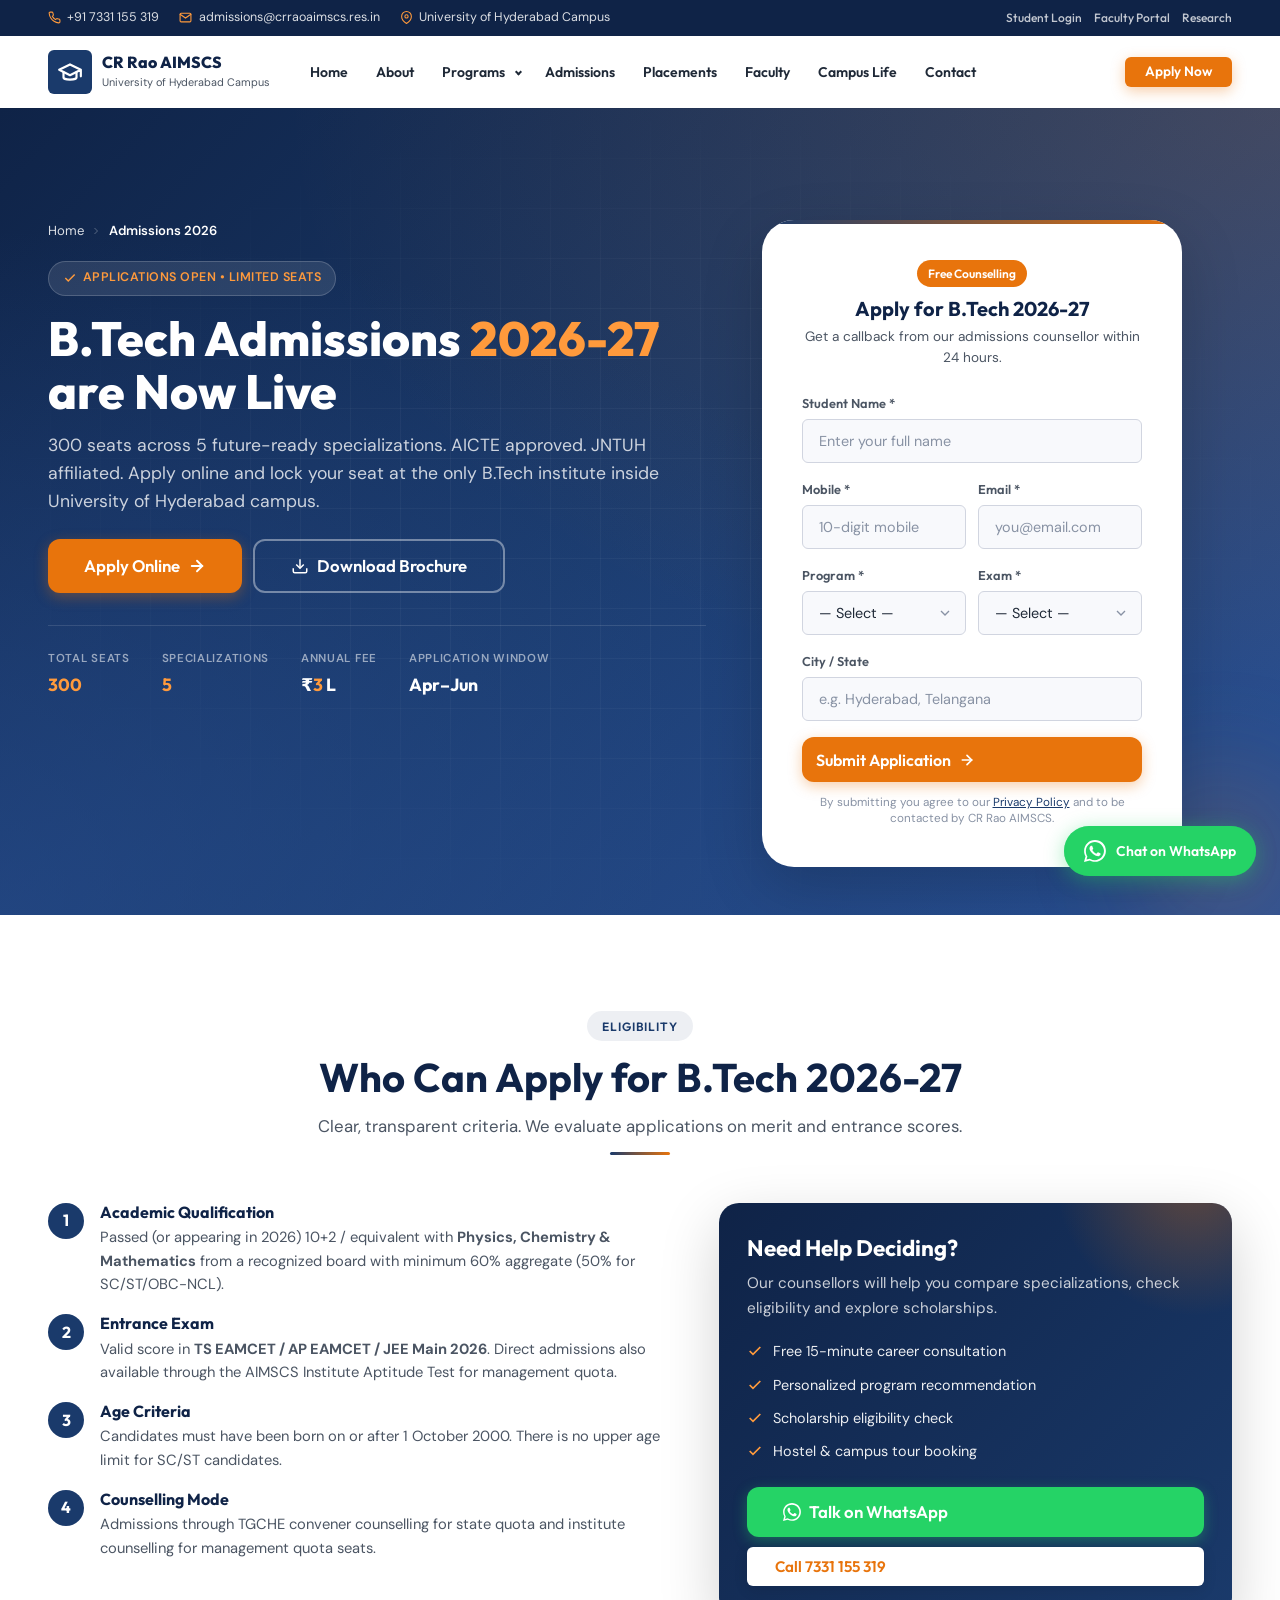
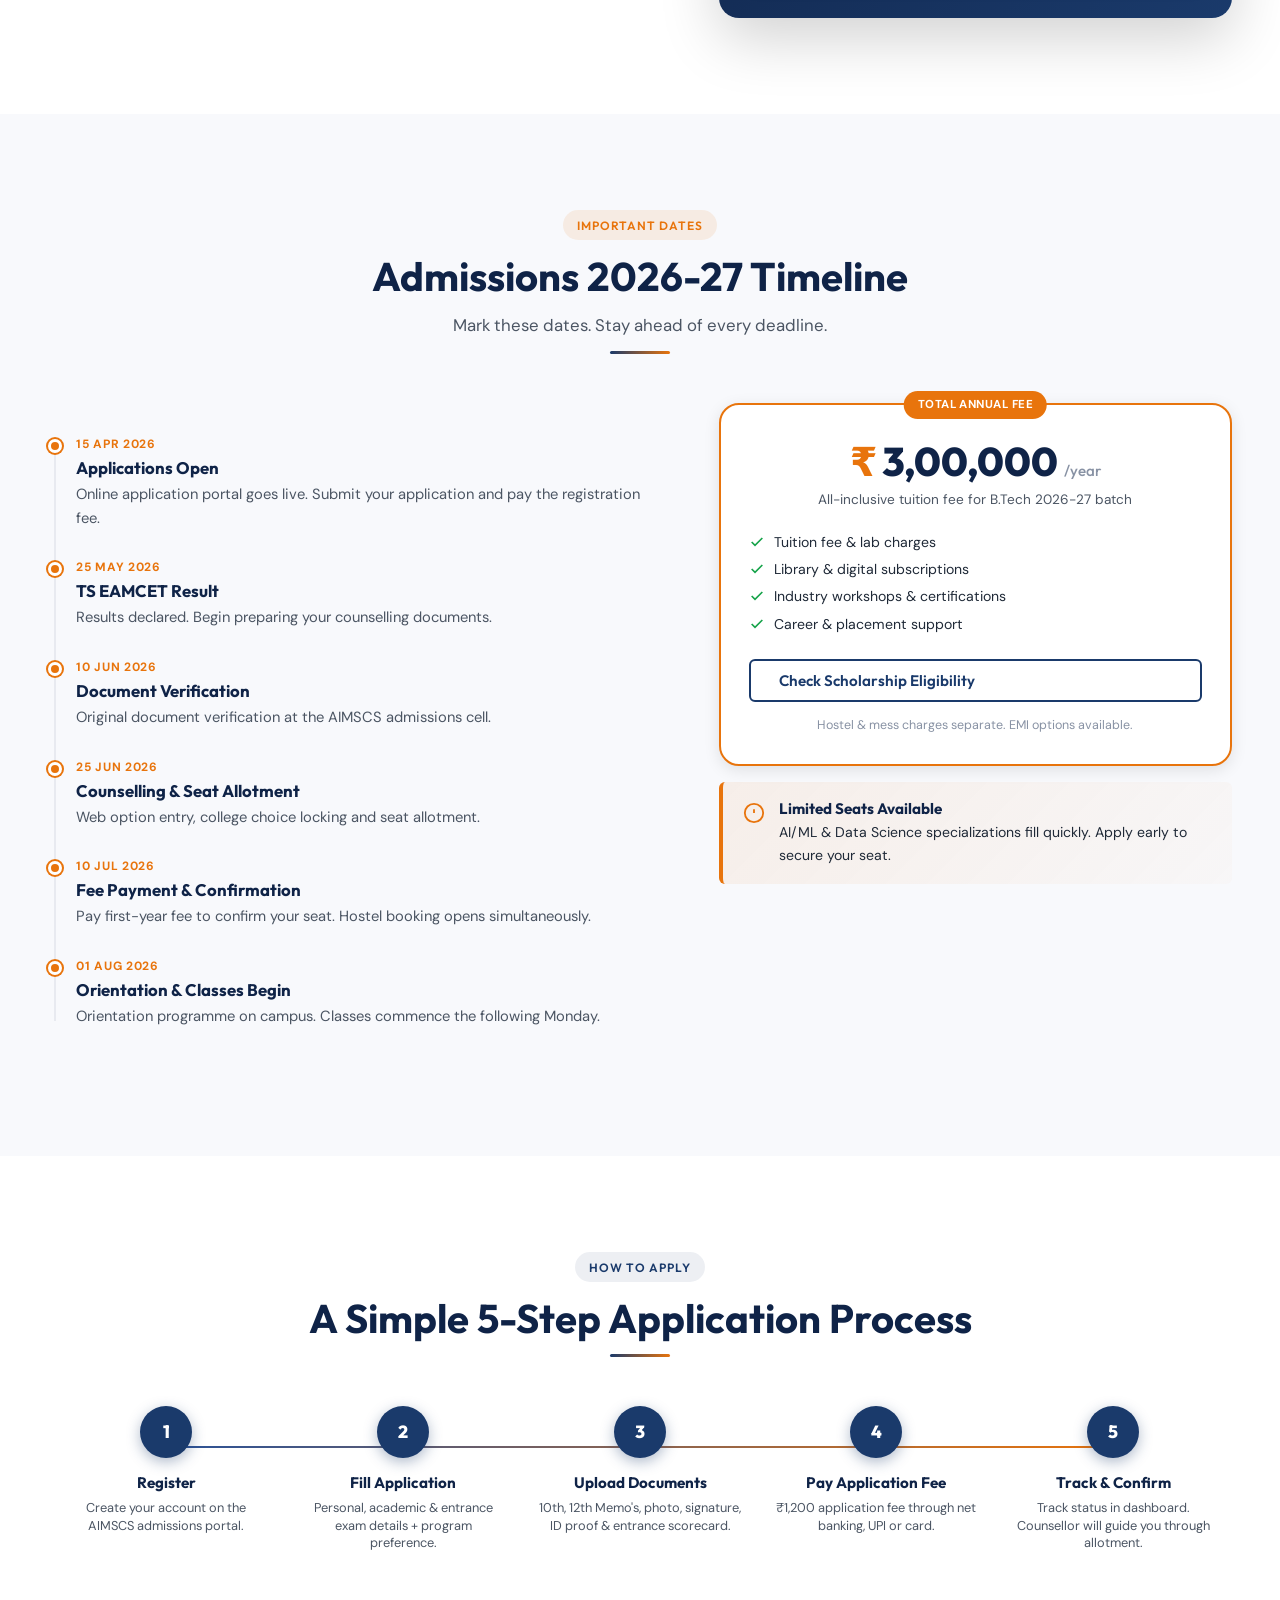
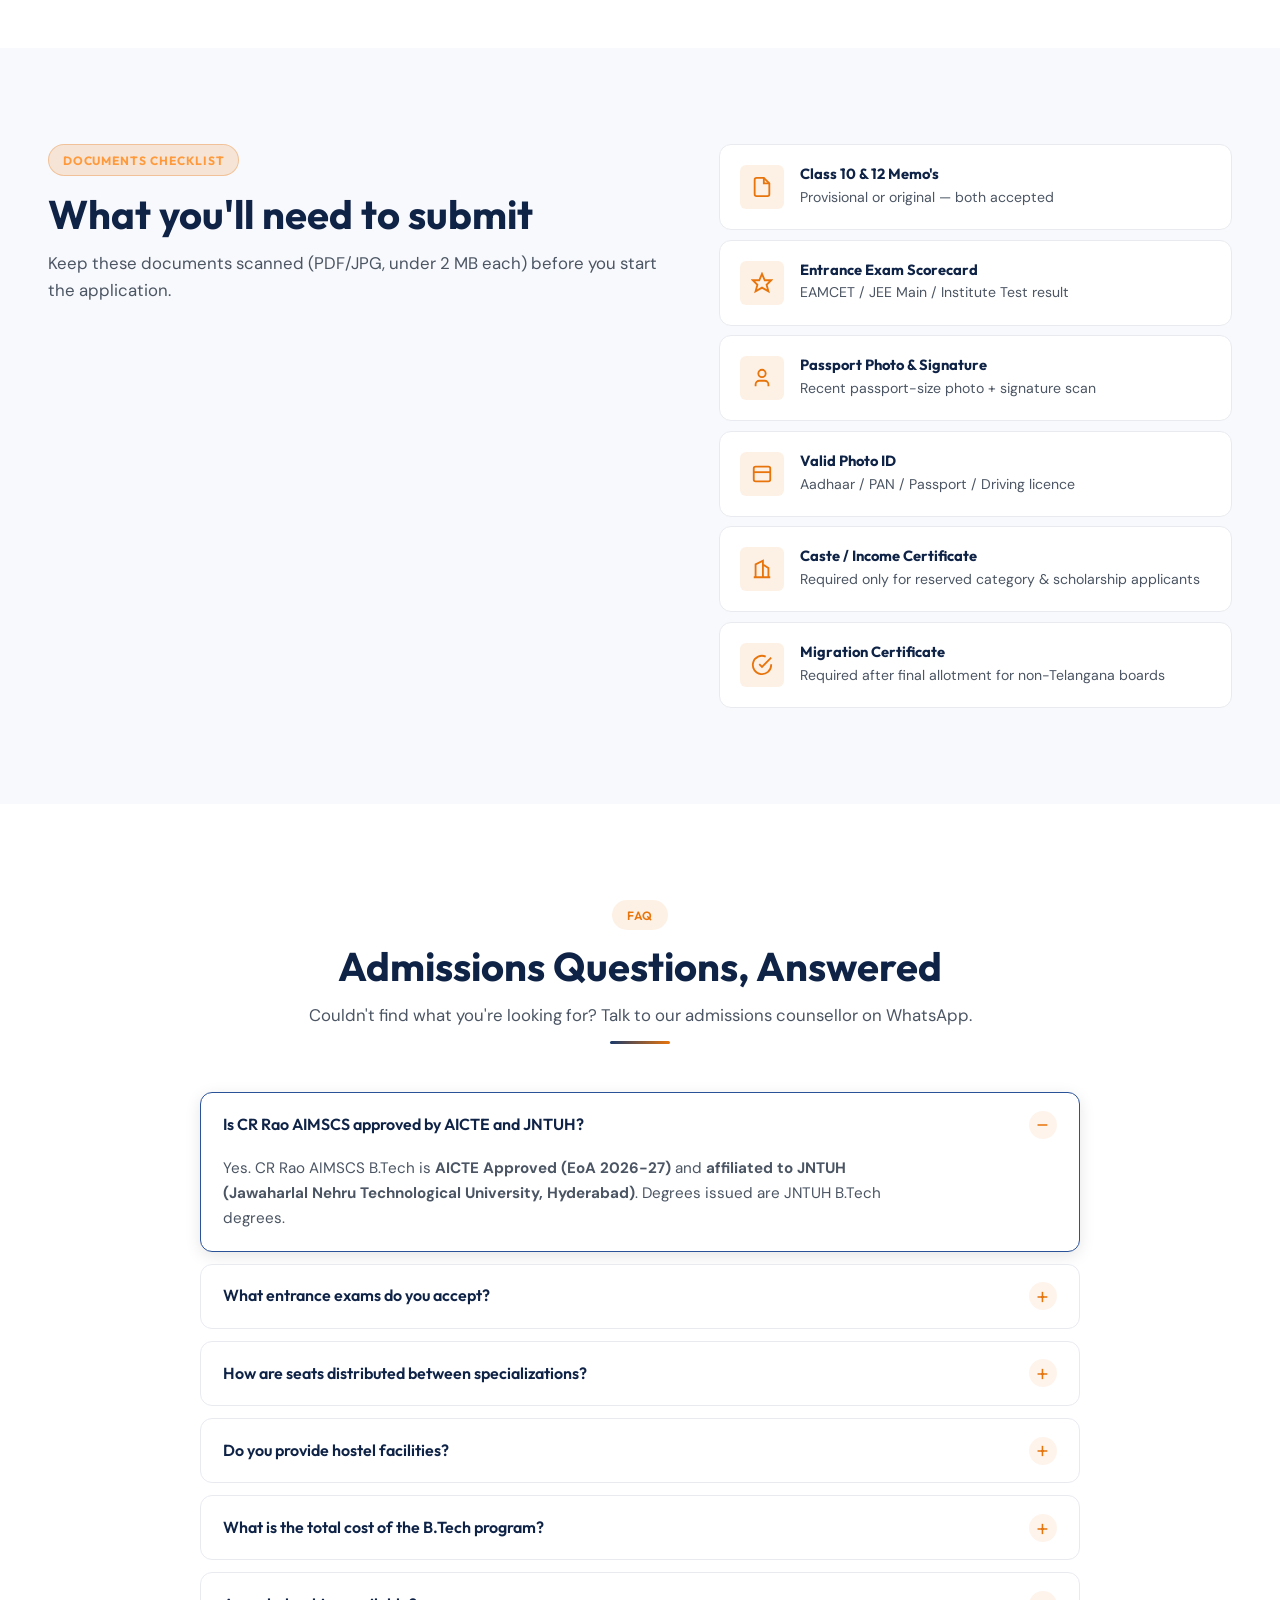
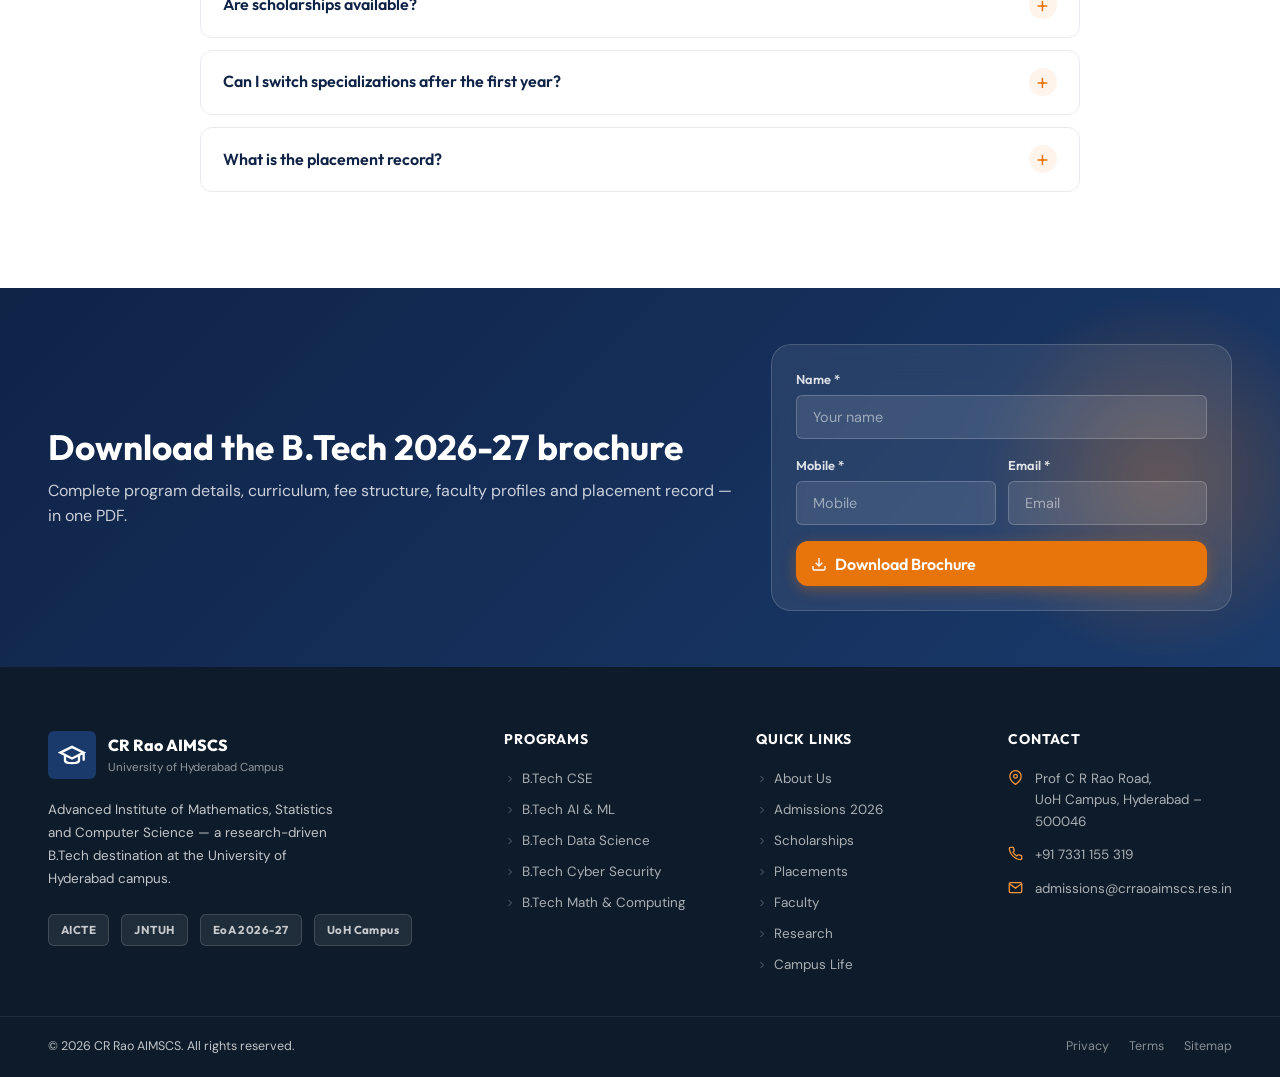
==== commit 8444d22d: "Update document upload requirements: Rename "Marksheet" to "Memo" for SSC and HSC, remove optional o" ====
--- a/pages/admissions.html
+++ b/pages/admissions.html
@@ -351,7 +351,7 @@
       <div class="process-step" data-aos="fade-up" data-aos-delay="160">
         <div class="process-step-num">3</div>
         <h4 class="process-step-title">Upload Documents</h4>
-        <p class="process-step-text">10th, 12th marksheets, photo, signature, ID proof &amp; entrance scorecard.</p>
+        <p class="process-step-text">10th, 12th Memo's, photo, signature, ID proof &amp; entrance scorecard.</p>
       </div>
       <div class="process-step" data-aos="fade-up" data-aos-delay="240">
         <div class="process-step-num">4</div>
@@ -378,7 +378,7 @@
       </div>
       <div data-aos="fade-left">
         <div style="display:grid;gap:0.6rem;">
-          <div class="contact-info-card"><div class="contact-info-icon"><svg viewBox="0 0 24 24" fill="none" stroke="currentColor" stroke-width="2"><path d="M14 2H6a2 2 0 0 0-2 2v16a2 2 0 0 0 2 2h12a2 2 0 0 0 2-2V8z"/><polyline points="14 2 14 8 20 8"/></svg></div><div><h4>Class 10 &amp; 12 Marksheets</h4><p>Provisional or original — both accepted</p></div></div>
+          <div class="contact-info-card"><div class="contact-info-icon"><svg viewBox="0 0 24 24" fill="none" stroke="currentColor" stroke-width="2"><path d="M14 2H6a2 2 0 0 0-2 2v16a2 2 0 0 0 2 2h12a2 2 0 0 0 2-2V8z"/><polyline points="14 2 14 8 20 8"/></svg></div><div><h4>Class 10 &amp; 12 Memo's</h4><p>Provisional or original — both accepted</p></div></div>
           <div class="contact-info-card"><div class="contact-info-icon"><svg viewBox="0 0 24 24" fill="none" stroke="currentColor" stroke-width="2"><polygon points="12 2 15 9 22 9 17 14 19 21 12 17 5 21 7 14 2 9 9 9"/></svg></div><div><h4>Entrance Exam Scorecard</h4><p>EAMCET / JEE Main / Institute Test result</p></div></div>
           <div class="contact-info-card"><div class="contact-info-icon"><svg viewBox="0 0 24 24" fill="none" stroke="currentColor" stroke-width="2"><circle cx="12" cy="7" r="4"/><path d="M5 21v-2a4 4 0 0 1 4-4h6a4 4 0 0 1 4 4v2"/></svg></div><div><h4>Passport Photo &amp; Signature</h4><p>Recent passport-size photo + signature scan</p></div></div>
           <div class="contact-info-card"><div class="contact-info-icon"><svg viewBox="0 0 24 24" fill="none" stroke="currentColor" stroke-width="2"><rect x="3" y="4" width="18" height="16" rx="2"/><line x1="3" y1="10" x2="21" y2="10"/></svg></div><div><h4>Valid Photo ID</h4><p>Aadhaar / PAN / Passport / Driving licence</p></div></div>
--- a/css/main.css
+++ b/css/main.css
@@ -5155,7 +5155,77 @@
   margin: 0;
 }
 .lead-popup-body {
-  padding: 1.5rem;
+  padding: 1rem 1.5rem 1.5rem 1.5rem;
+}
+@media (max-width: 767px) {
+  .lead-popup-body {
+    padding-left: 0;
+    padding-right: 0;
+  }
+}
+
+/* Apply form — submission in progress (slides down from top) */
+.submit-notice {
+  position: fixed;
+  top: 0;
+  left: 0;
+  right: 0;
+  z-index: 3500;
+  padding: 0 1rem;
+  transform: translateY(-110%);
+  opacity: 0;
+  visibility: hidden;
+  transition:
+    transform 0.4s cubic-bezier(0.22, 1, 0.36, 1),
+    opacity 0.35s ease,
+    visibility 0.35s;
+  pointer-events: none;
+}
+.submit-notice.open {
+  transform: translateY(0);
+  opacity: 1;
+  visibility: visible;
+  pointer-events: auto;
+}
+.submit-notice-inner {
+  max-width: 720px;
+  margin: 0.75rem auto 0;
+  display: flex;
+  align-items: flex-start;
+  gap: 1rem;
+  padding: 1rem 1.25rem;
+  background: linear-gradient(135deg, var(--clr-primary-d), var(--clr-primary));
+  color: #fff;
+  border-radius: 0 0 var(--radius-lg) var(--radius-lg);
+  box-shadow: var(--shadow-xl);
+}
+.submit-notice-icon {
+  flex-shrink: 0;
+  width: 28px;
+  height: 28px;
+  margin-top: 2px;
+  animation: submitNoticeSpin 0.9s linear infinite;
+}
+.submit-notice-icon svg {
+  width: 28px;
+  height: 28px;
+  stroke: #fff;
+}
+.submit-notice-text strong {
+  display: block;
+  font-size: 1rem;
+  margin-bottom: 0.25rem;
+}
+.submit-notice-text p {
+  margin: 0;
+  font-size: 0.88rem;
+  line-height: 1.45;
+  color: rgba(255, 255, 255, 0.9);
+}
+@keyframes submitNoticeSpin {
+  to {
+    transform: rotate(360deg);
+  }
 }
 
 /* Map embed */
@@ -6167,8 +6237,8 @@
   color: var(--clr-primary);
 }
 .step-list li::before {
-  content: counter(step);
-  counter-increment: step;
+  /* Use --step-num (set in JS) instead of CSS counters — Safari mis-numbers them */
+  content: var(--step-num, attr(data-step));
   width: 26px;
   height: 26px;
   flex-shrink: 0;
@@ -6182,9 +6252,6 @@
   font-weight: 700;
   transition: var(--trans-fast);
 }
-.step-list {
-  counter-reset: step;
-}
 .step-list li.active {
   color: var(--clr-primary-d);
 }
@@ -6198,8 +6265,6 @@
   color: #fff;
   content: "✓";
 }
-
-/* .step-list li.completed { counter-increment: step; } */
 
 .step-rail-progress {
   margin-top: 1.25rem;
